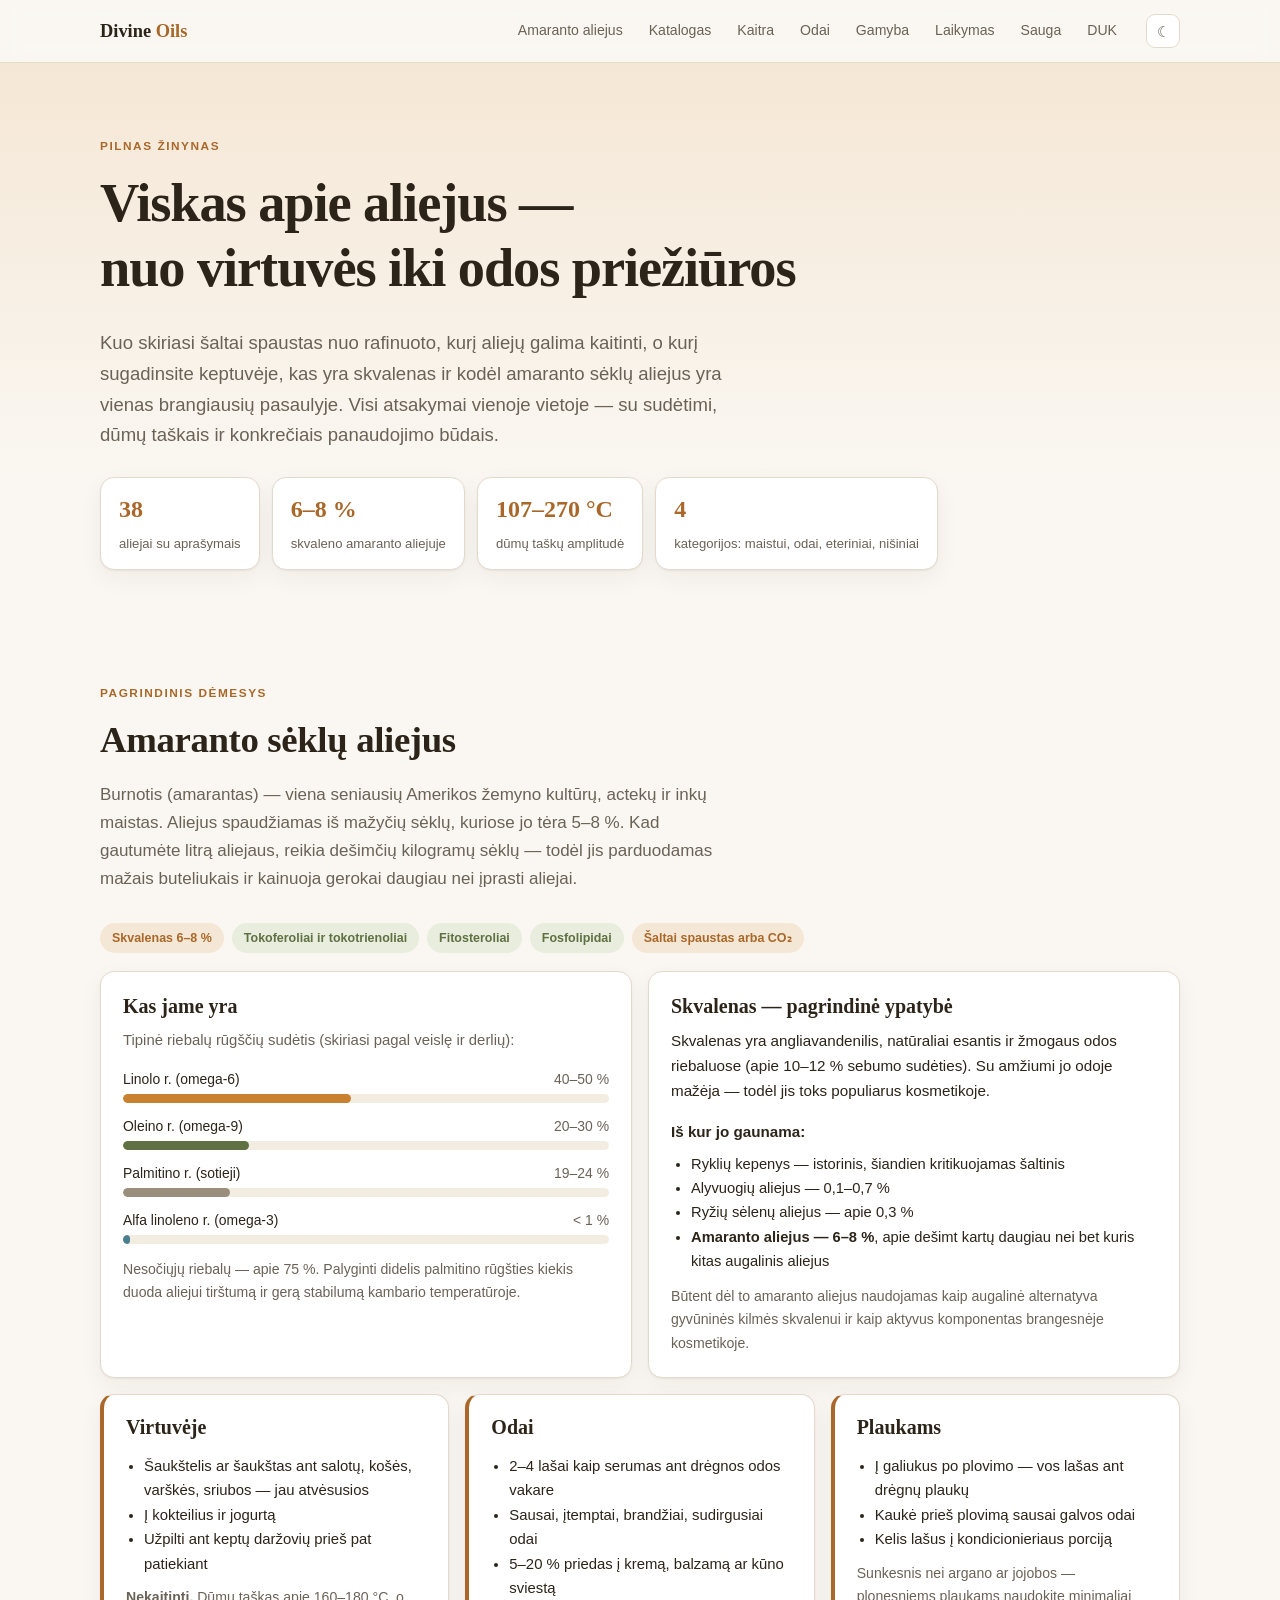
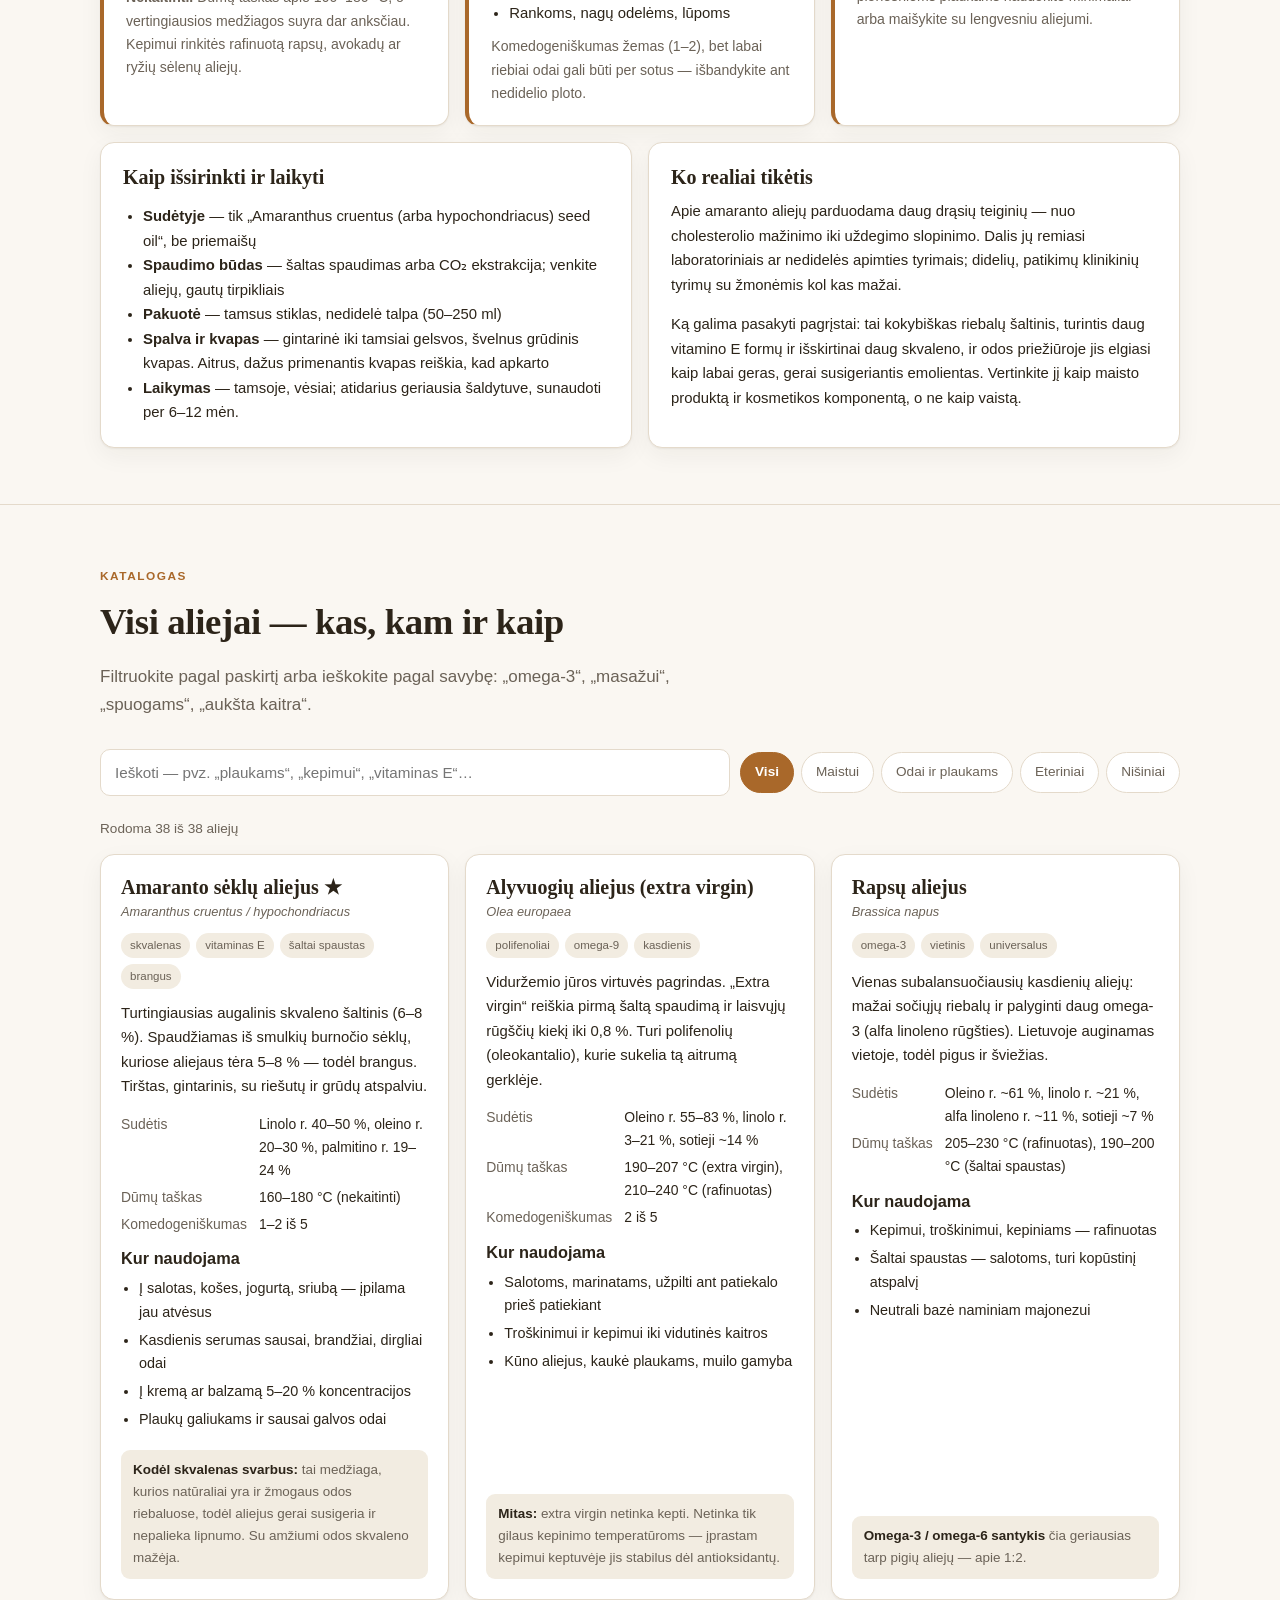
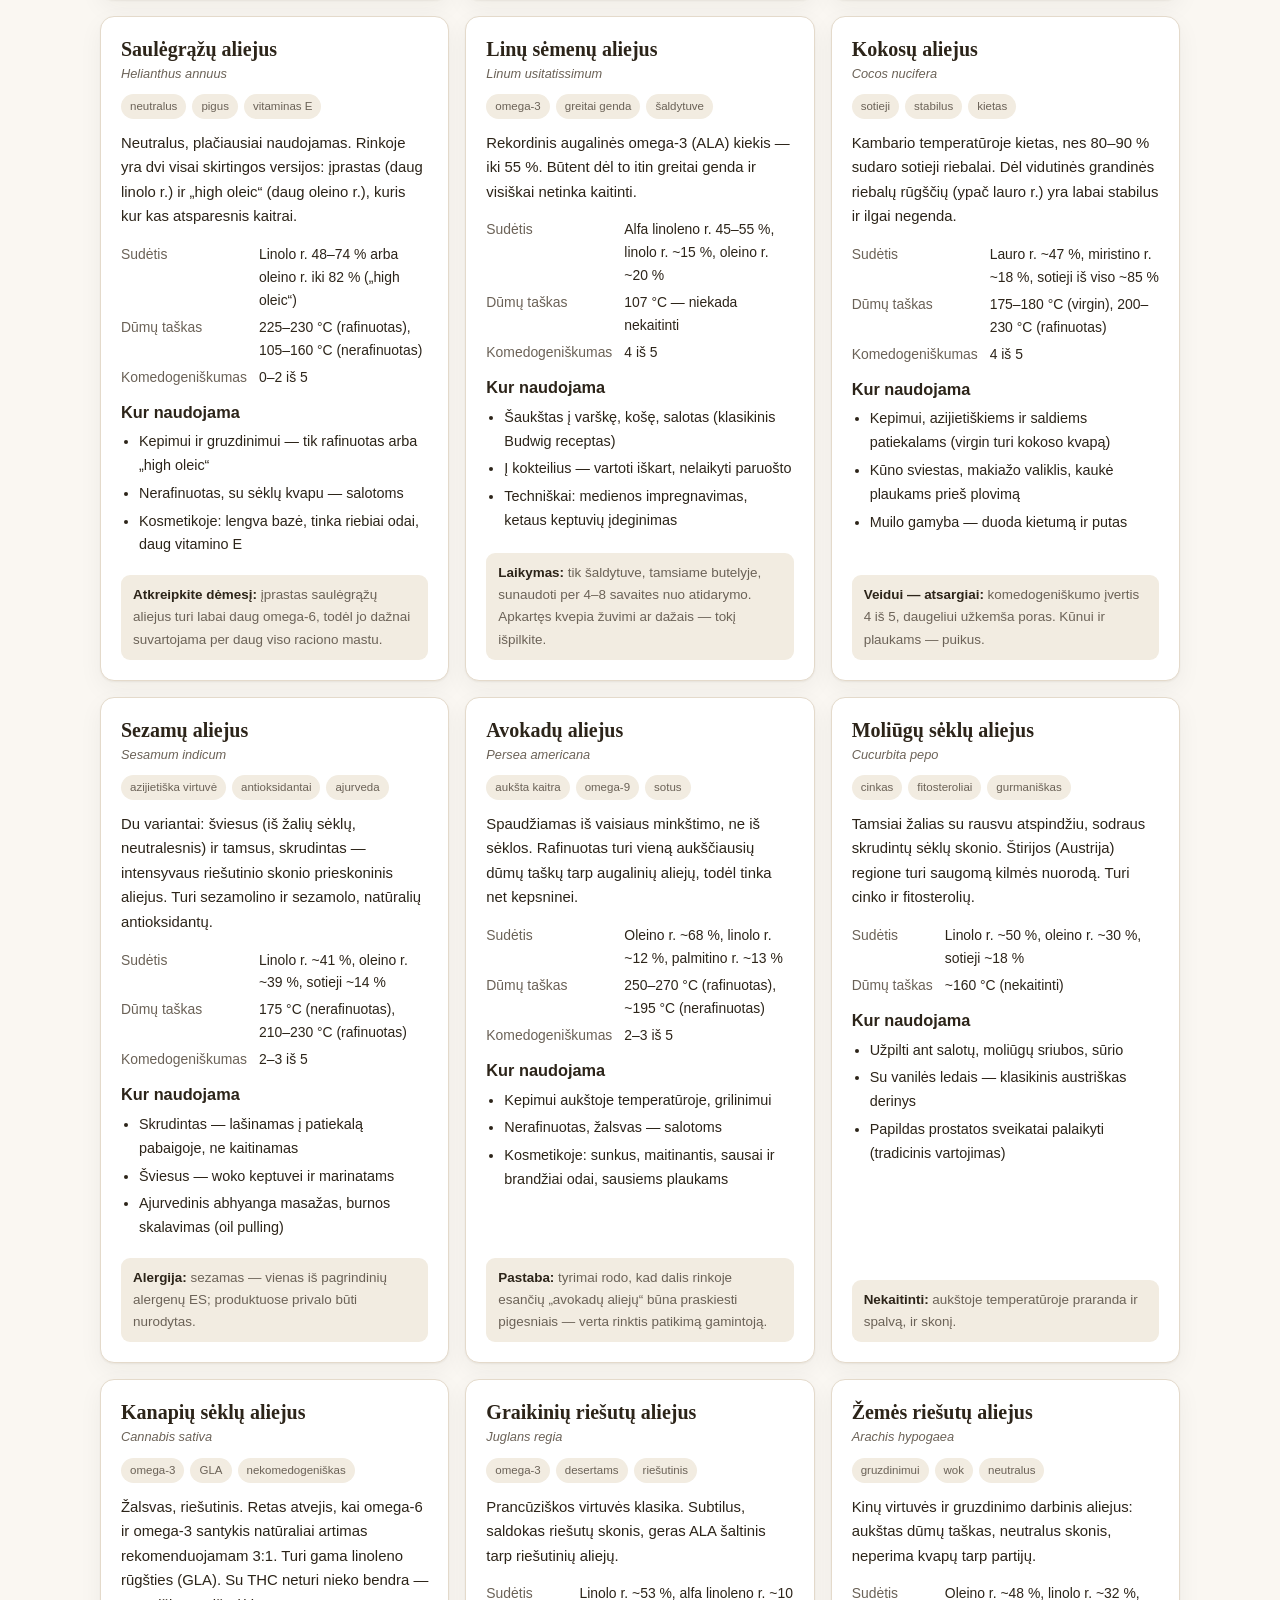
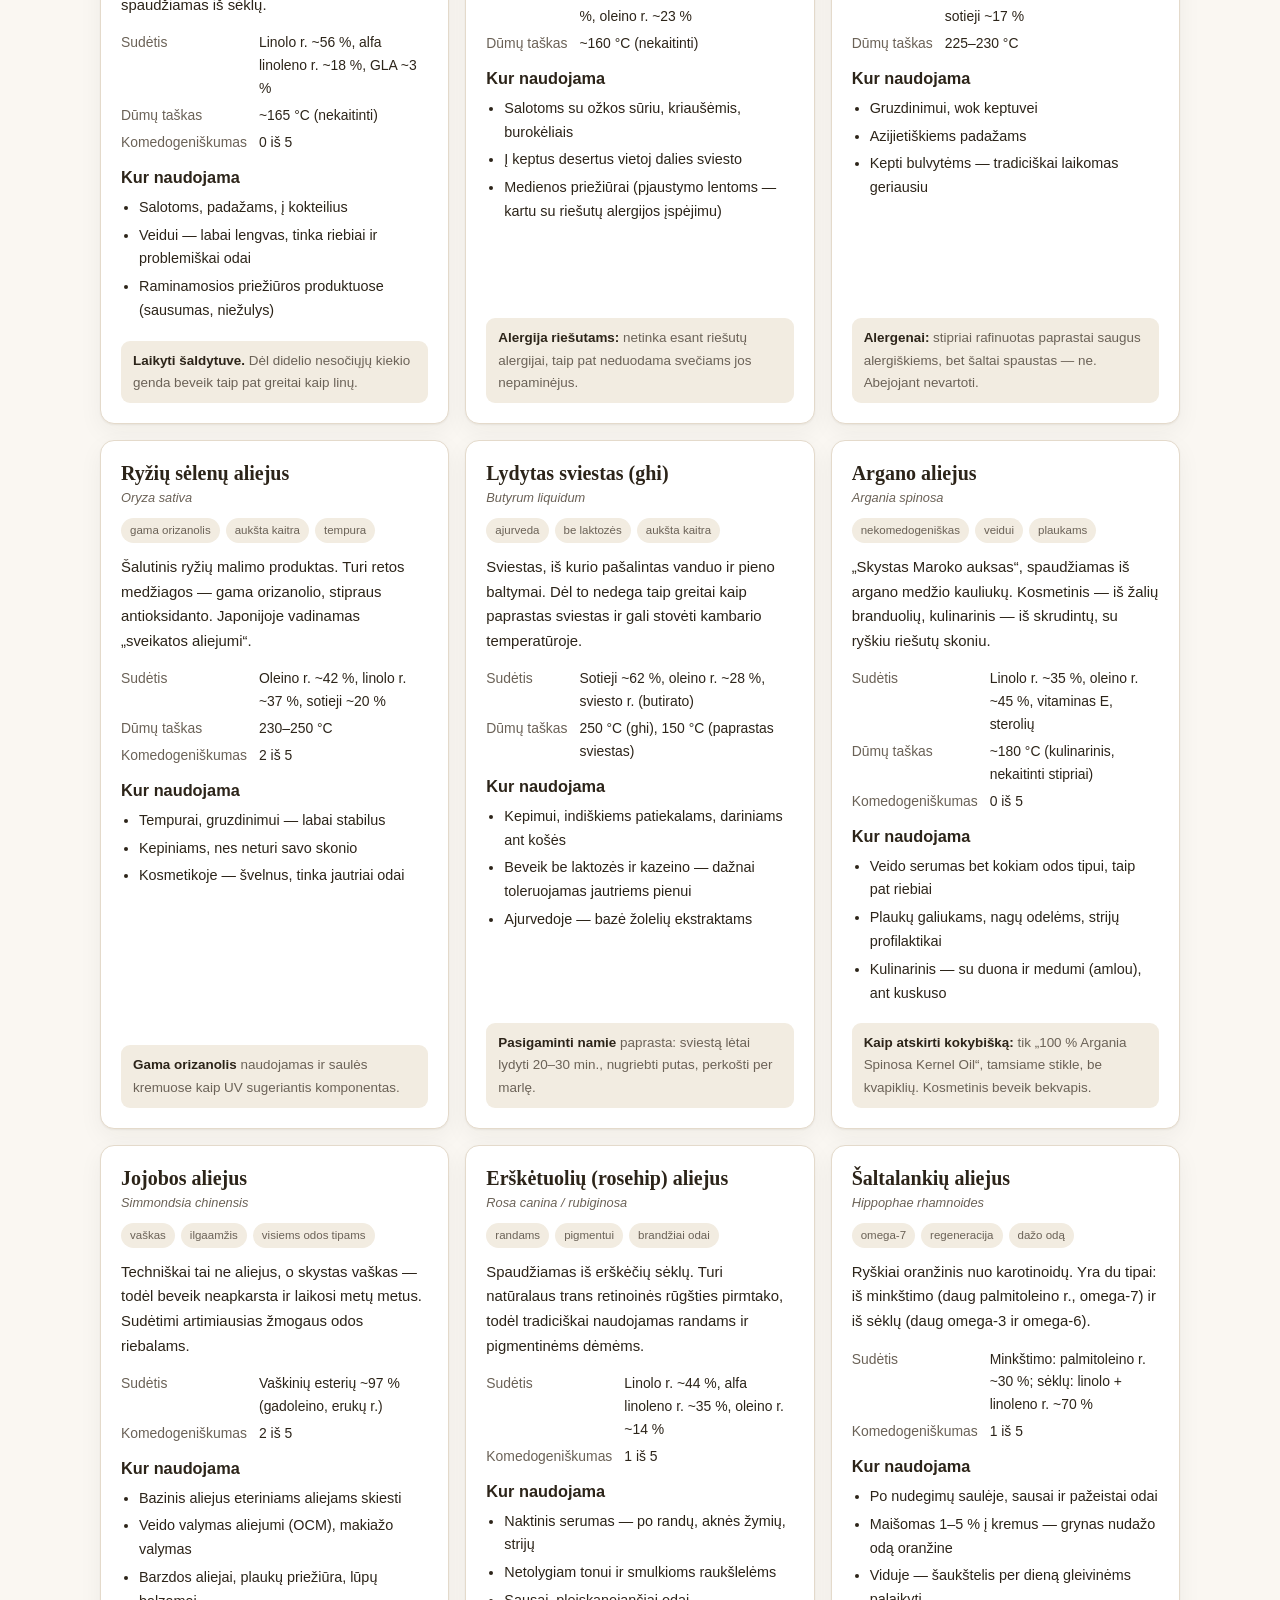
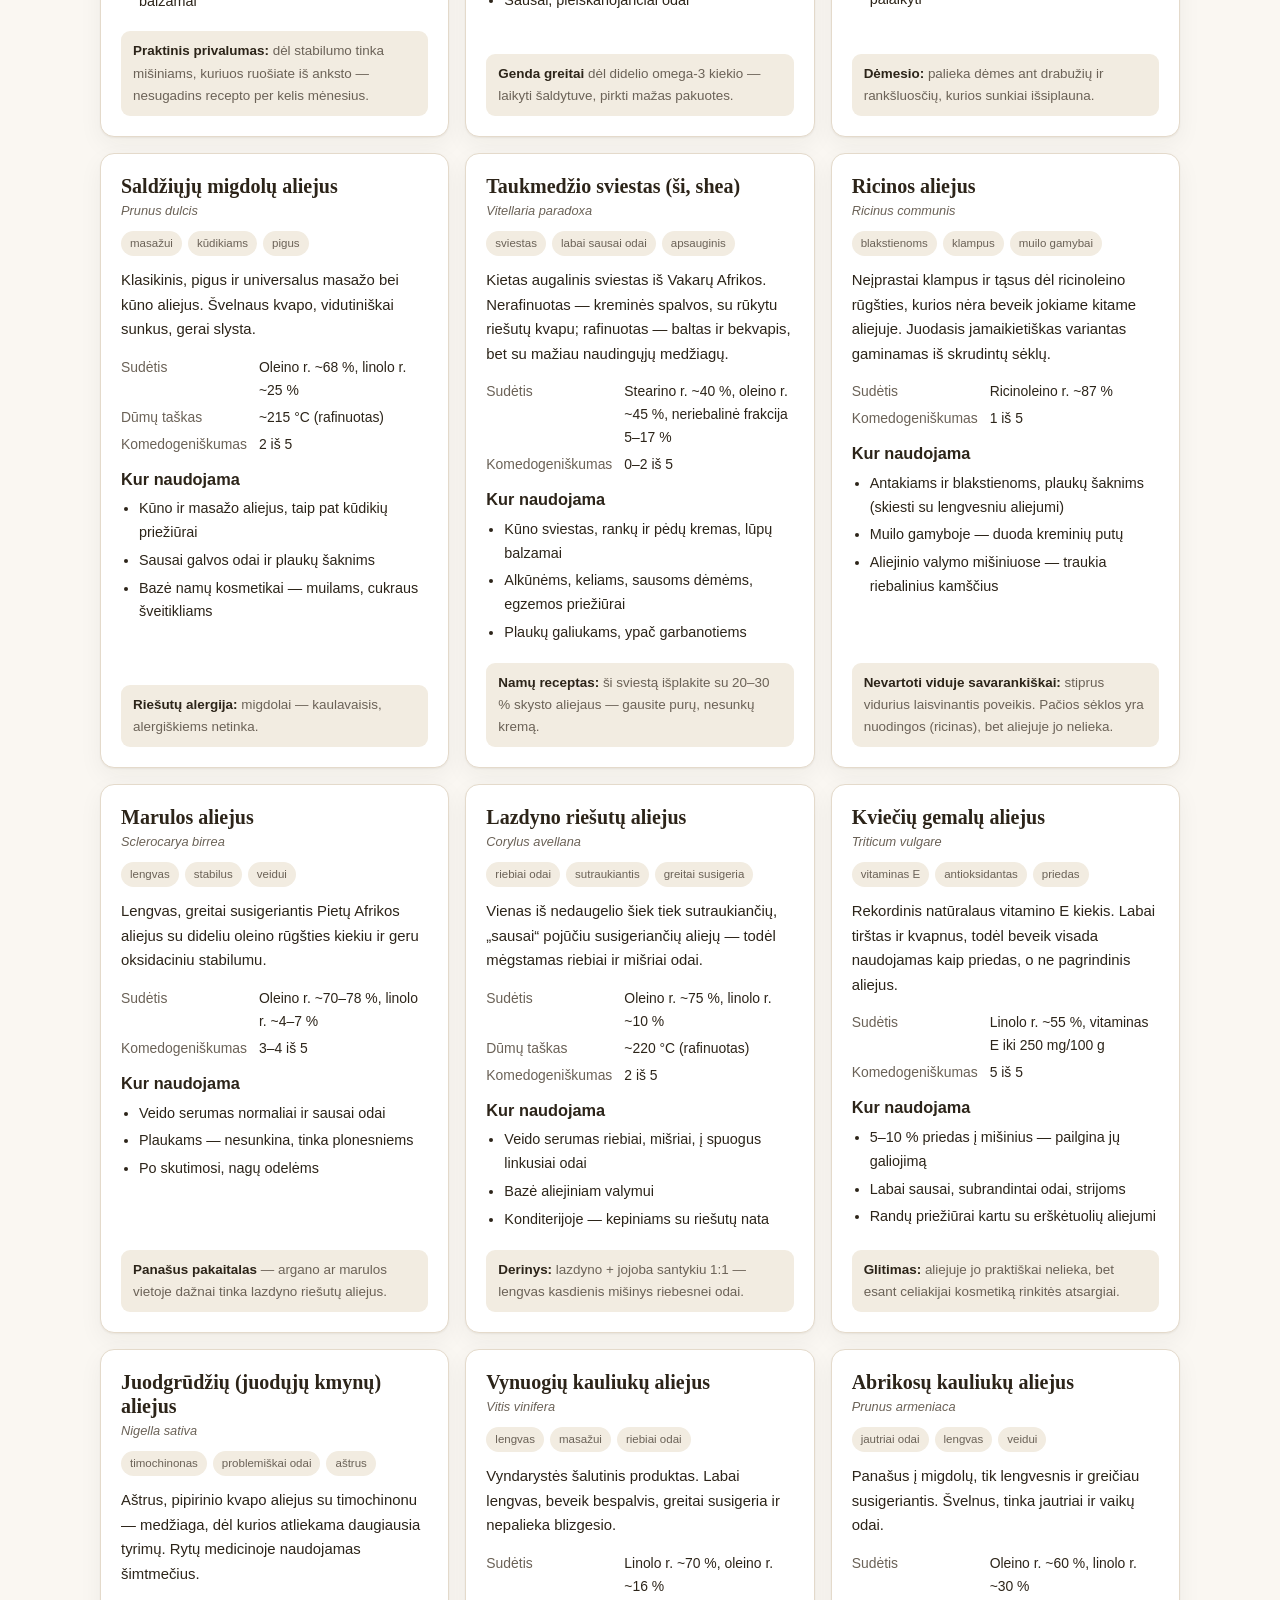
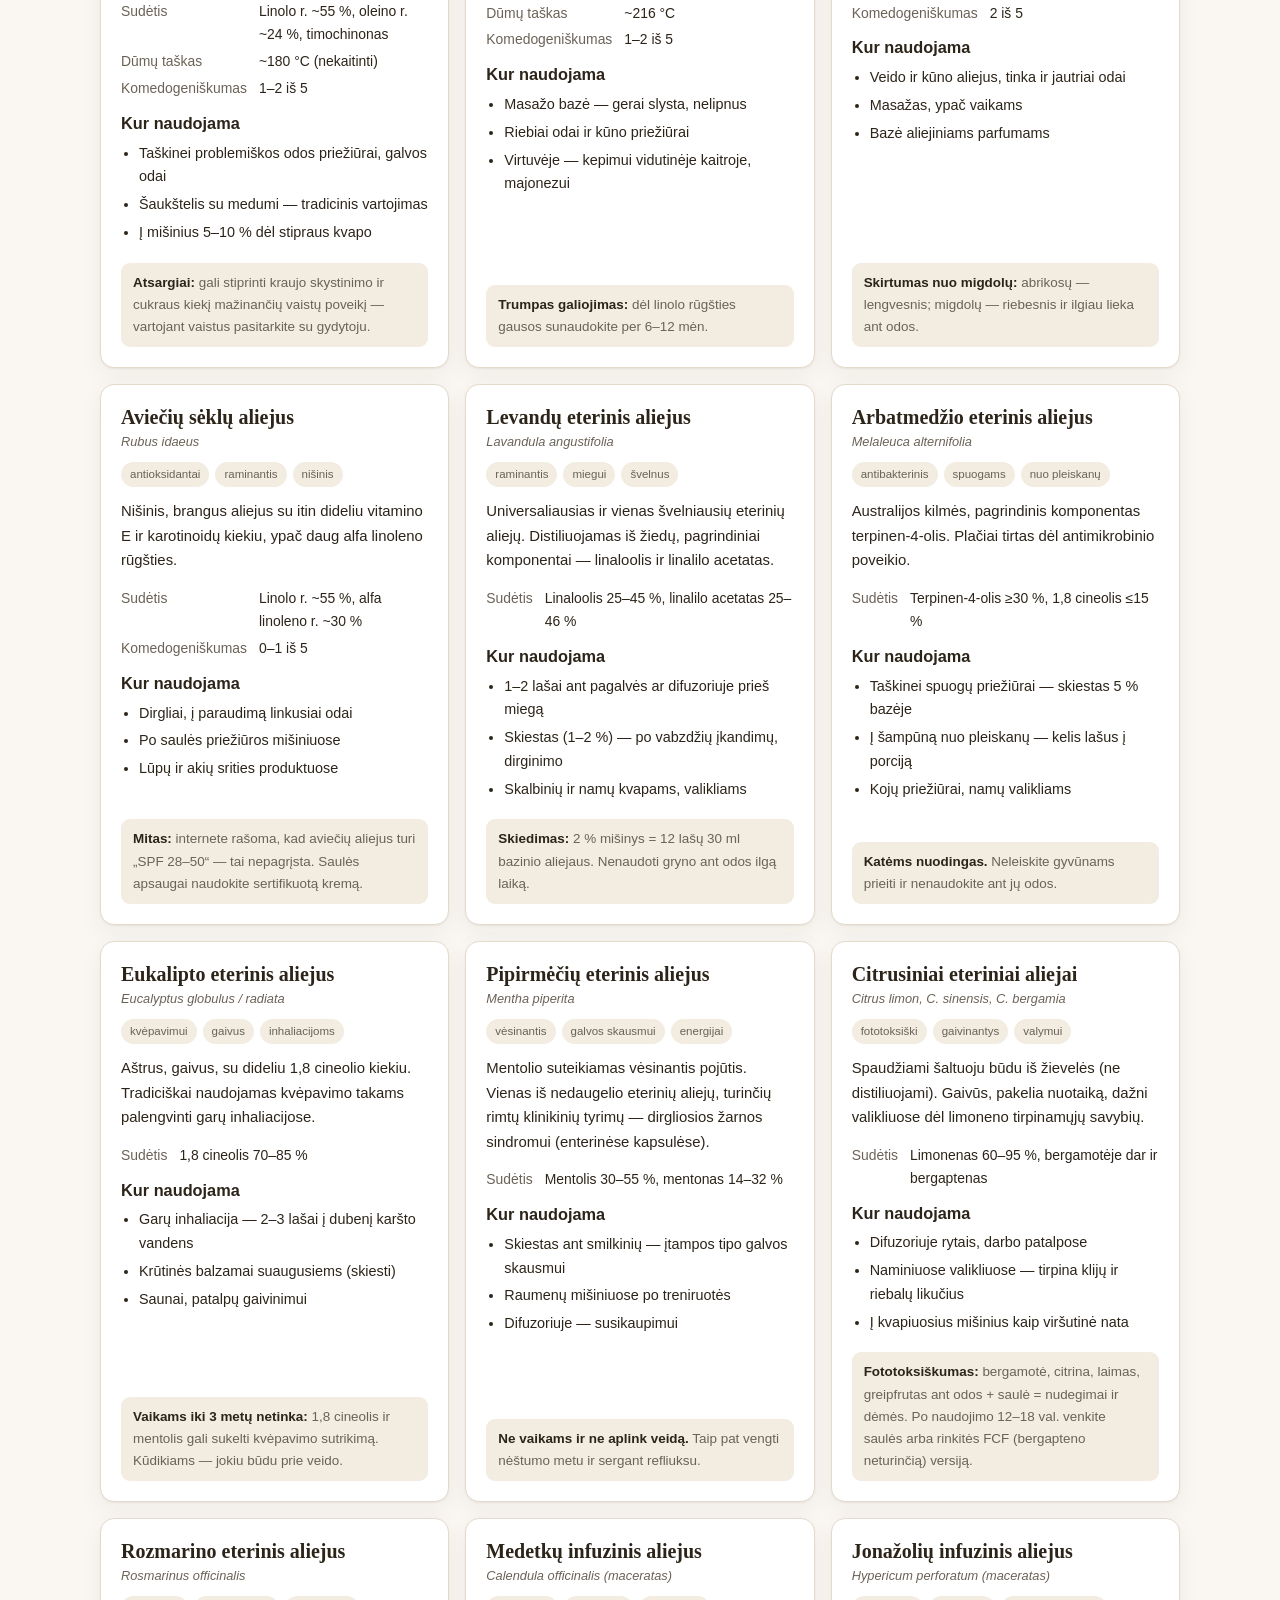
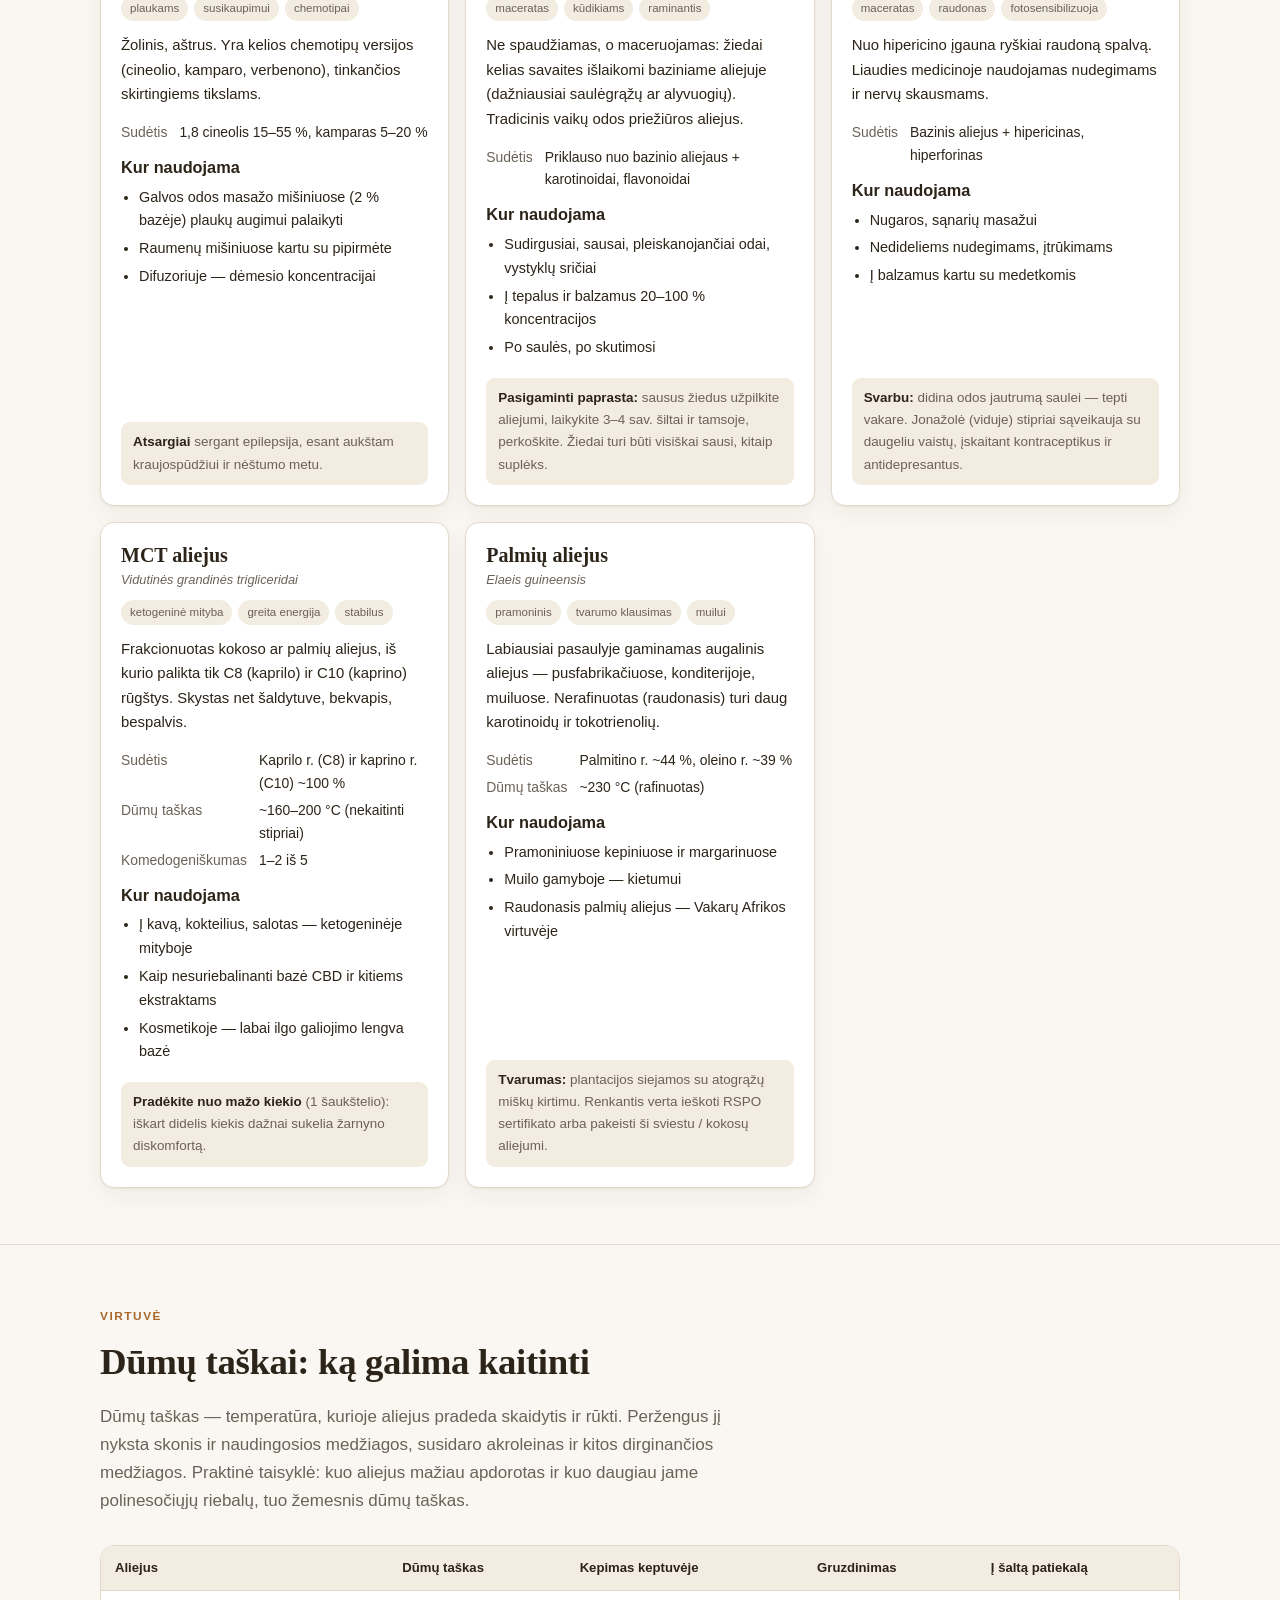
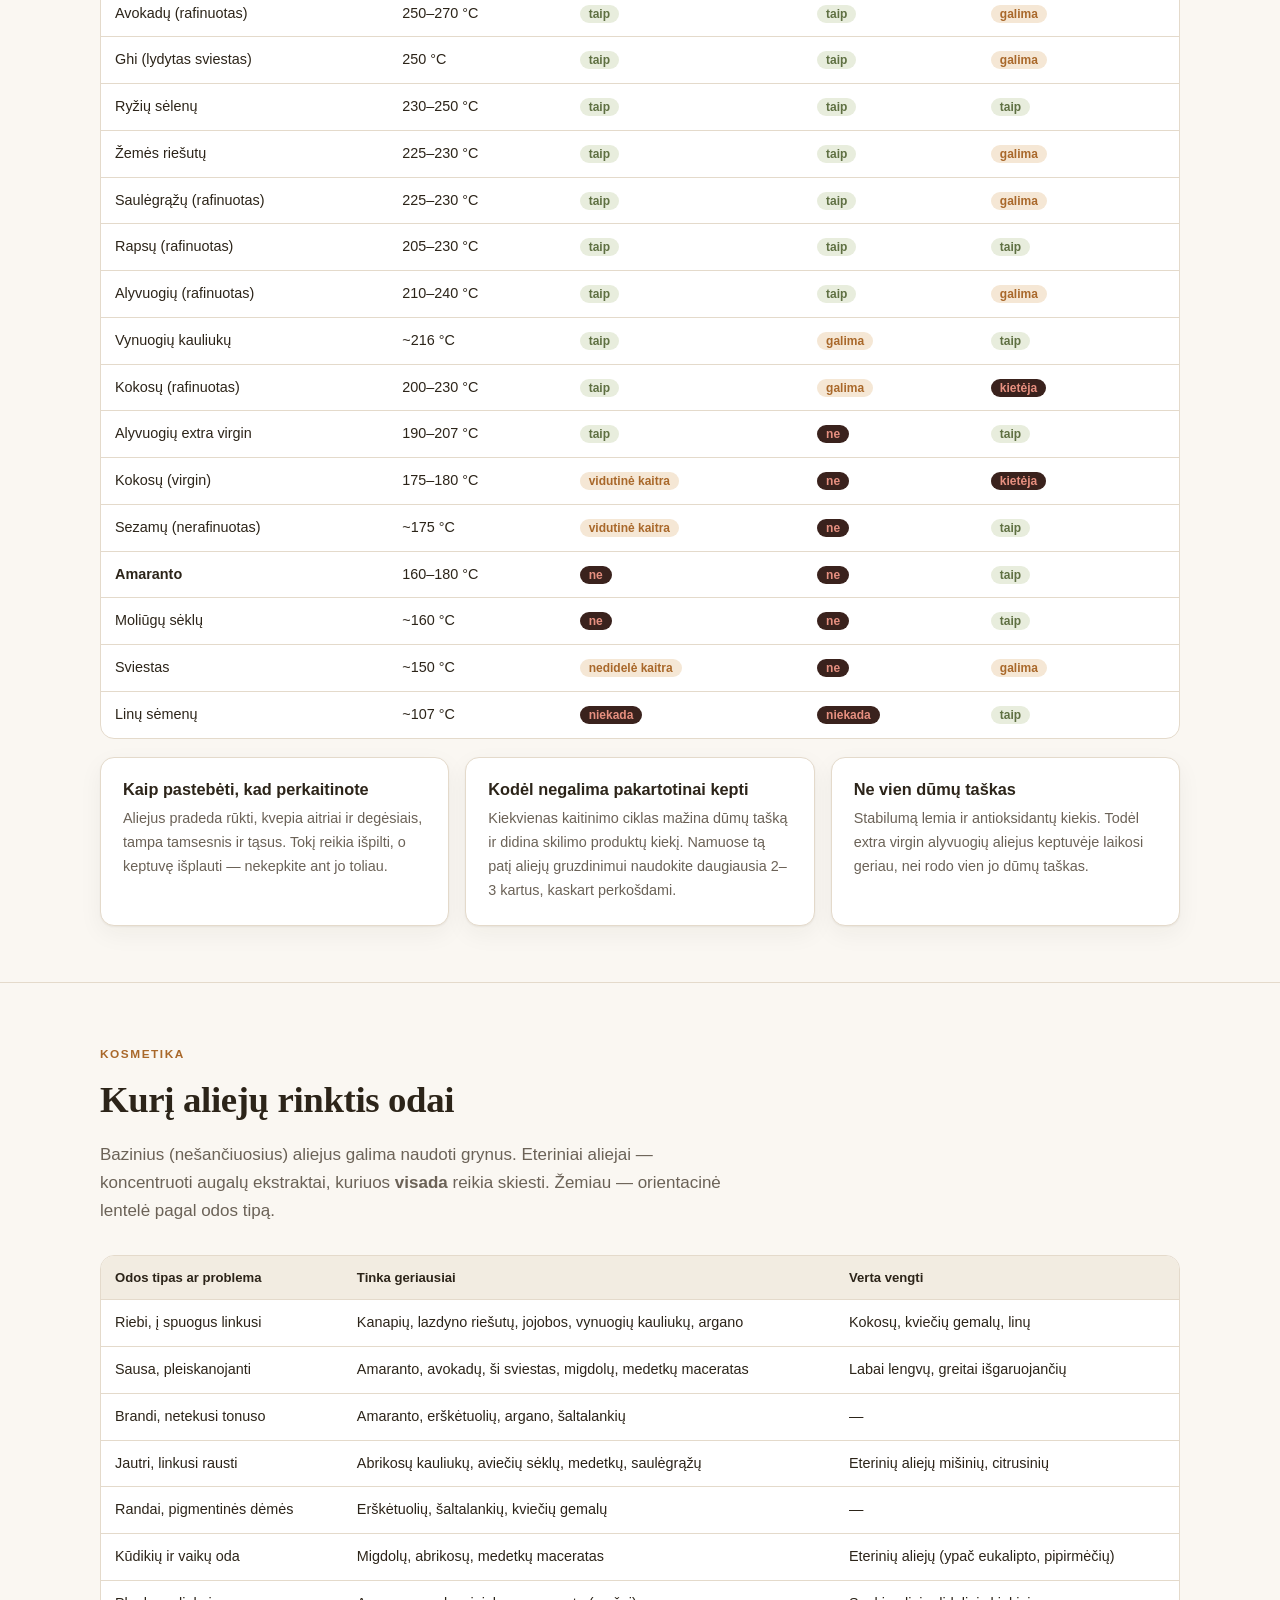
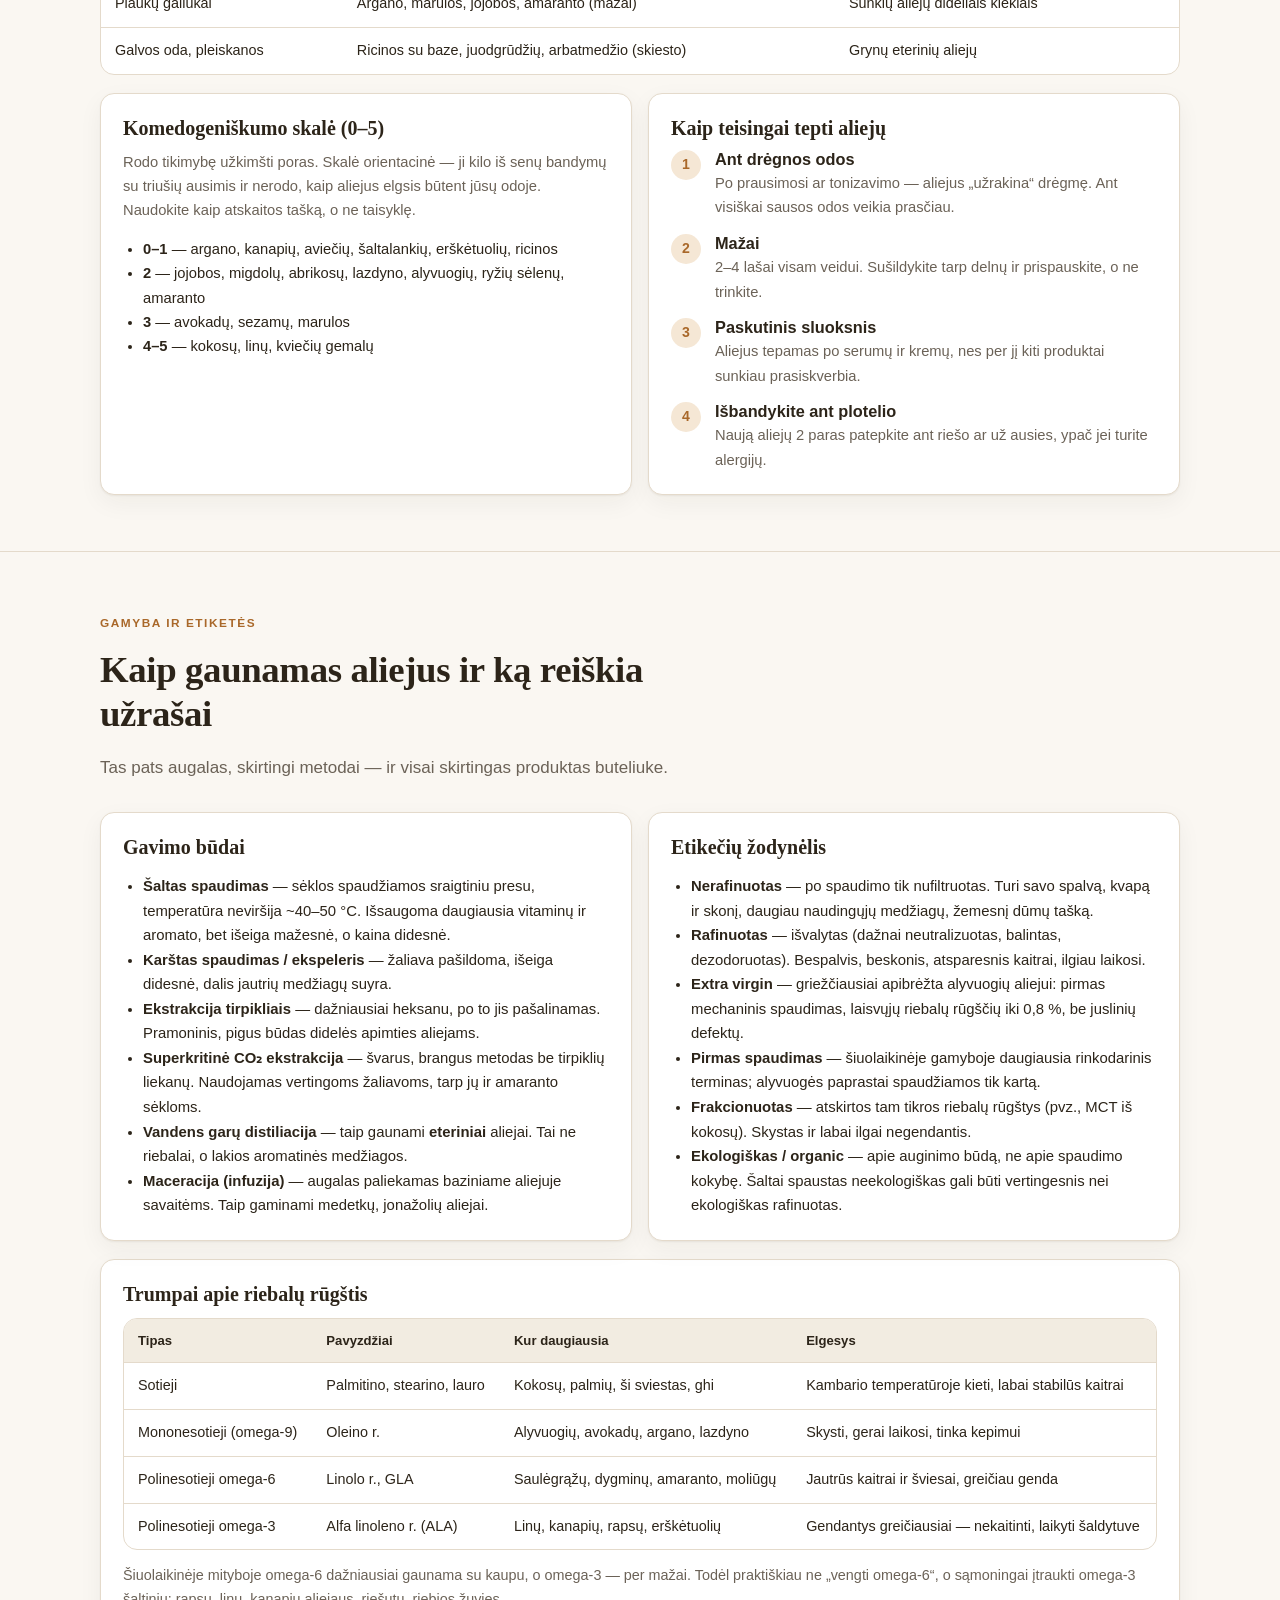
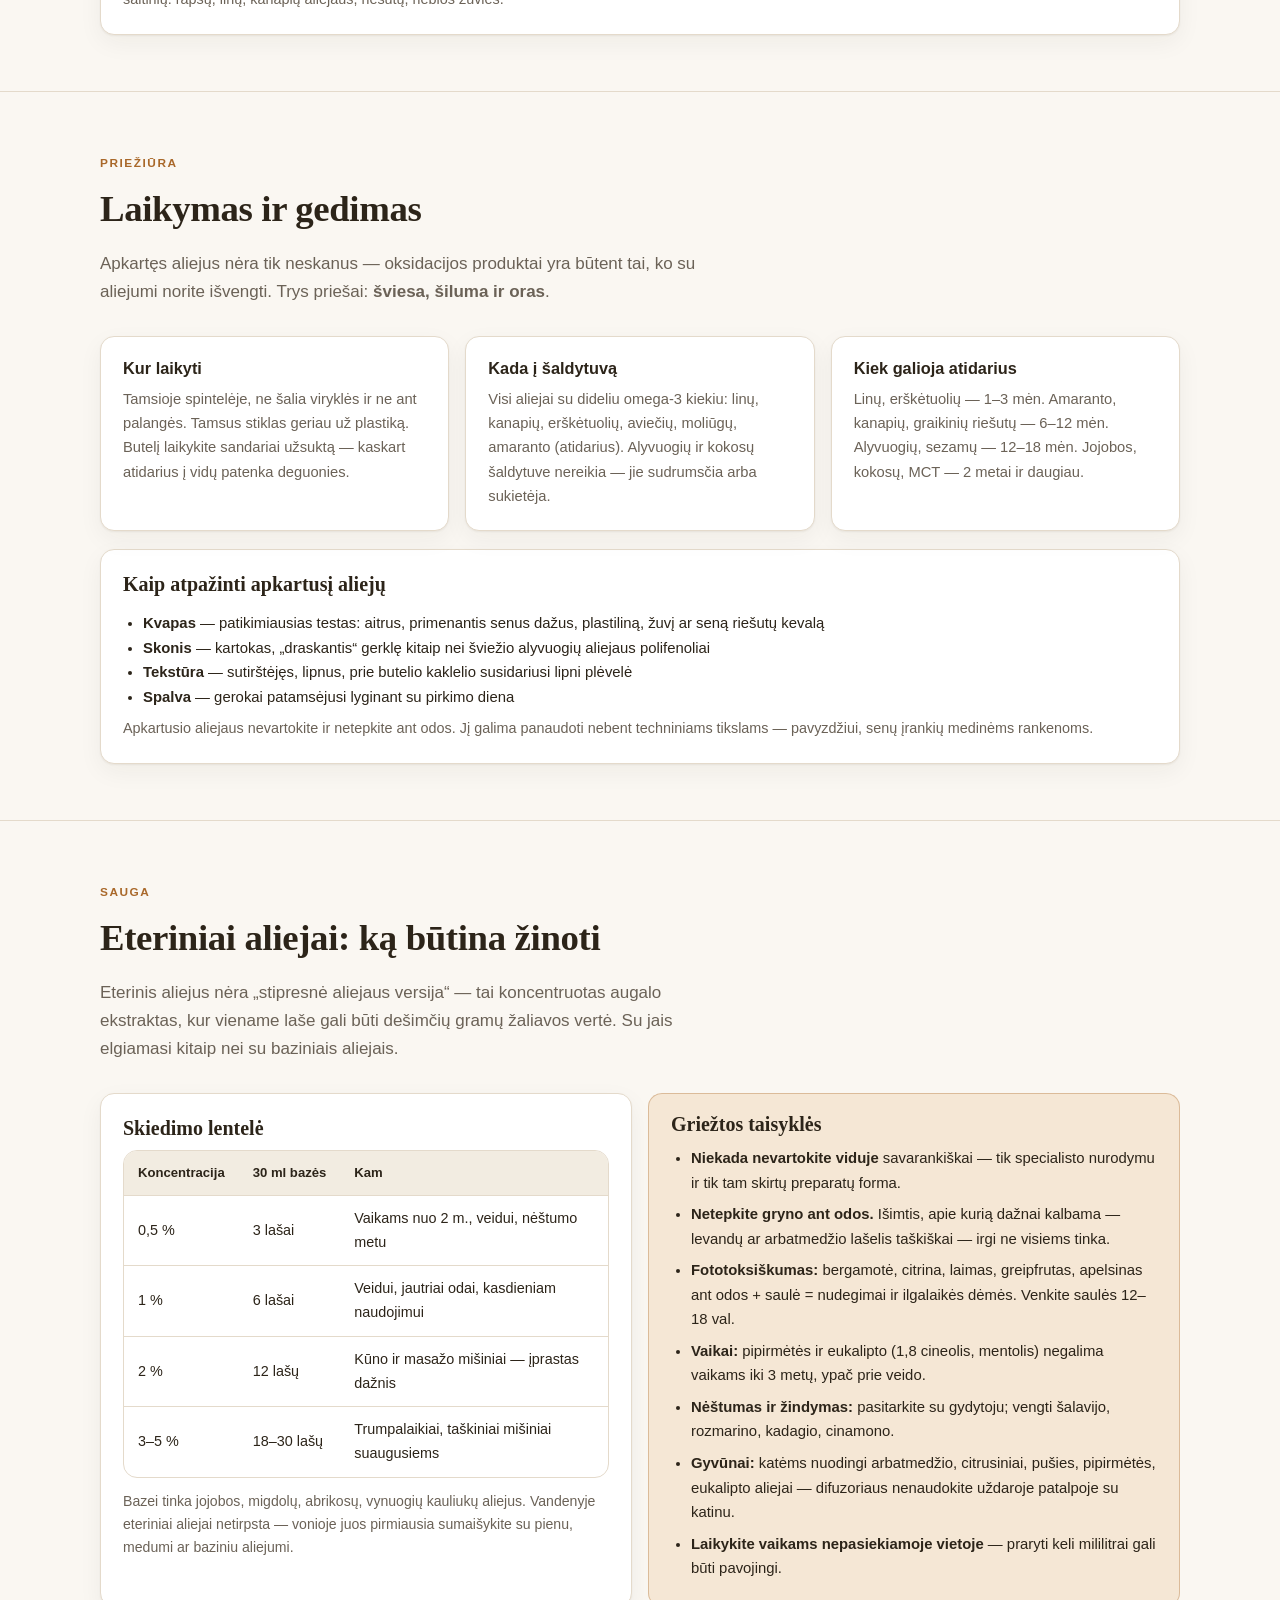
==== index.html @ 30e0e5cb "Sukurti aliejų žinyno puslapį Statinis vieno puslapio žinynas lietuvių kalba apie augalinius aliejus" ====
<!DOCTYPE html>
<html lang="lt">
<head>
<meta charset="utf-8">
<meta name="viewport" content="width=device-width, initial-scale=1">
<title>Aliejų žinynas — nuo amaranto sėklų iki eterinių aliejų | Divine Oils</title>
<meta name="description" content="Išsamus gidas apie augalinius aliejus: amaranto sėklų aliejus, kulinariniai, kosmetiniai ir eteriniai aliejai — sudėtis, dūmų taškai, kur ir kaip naudoti, kaip laikyti.">
<meta name="theme-color" content="#a9682a">
<meta property="og:title" content="Aliejų žinynas — nuo amaranto sėklų iki eterinių aliejų">
<meta property="og:description" content="38 aliejai vienoje vietoje: sudėtis, dūmų taškai, panaudojimas virtuvėje ir kosmetikoje, laikymas ir saugumas.">
<meta property="og:type" content="website">
<link rel="stylesheet" href="assets/css/styles.css">
<link rel="icon" href="data:image/svg+xml,<svg xmlns='http://www.w3.org/2000/svg' viewBox='0 0 100 100'><text y='.9em' font-size='90'>🫒</text></svg>">
</head>
<body>

<nav class="nav">
  <div class="wrap nav-inner">
    <a class="brand" href="#">Divine <span>Oils</span></a>
    <div class="nav-links">
      <a href="#amaranto">Amaranto aliejus</a>
      <a href="#katalogas">Katalogas</a>
      <a href="#kaitra">Kaitra</a>
      <a href="#odai">Odai</a>
      <a href="#gamyba">Gamyba</a>
      <a href="#laikymas">Laikymas</a>
      <a href="#sauga">Sauga</a>
      <a href="#duk">DUK</a>
    </div>
    <button class="theme-btn" id="theme-btn" type="button" aria-label="Perjungti temą">☾</button>
  </div>
</nav>

<header class="hero">
  <div class="wrap">
    <span class="eyebrow">Pilnas žinynas</span>
    <h1>Viskas apie aliejus —<br>nuo virtuvės iki odos priežiūros</h1>
    <p class="lead">
      Kuo skiriasi šaltai spaustas nuo rafinuoto, kurį aliejų galima kaitinti, o kurį sugadinsite
      keptuvėje, kas yra skvalenas ir kodėl amaranto sėklų aliejus yra vienas brangiausių pasaulyje.
      Visi atsakymai vienoje vietoje — su sudėtimi, dūmų taškais ir konkrečiais panaudojimo būdais.
    </p>
    <div class="hero-stats">
      <div class="stat"><b>38</b><span>aliejai su aprašymais</span></div>
      <div class="stat"><b>6–8 %</b><span>skvaleno amaranto aliejuje</span></div>
      <div class="stat"><b>107–270 °C</b><span>dūmų taškų amplitudė</span></div>
      <div class="stat"><b>4</b><span>kategorijos: maistui, odai, eteriniai, nišiniai</span></div>
    </div>
  </div>
</header>

<!-- ======================= AMARANTAS ======================= -->
<section id="amaranto">
  <div class="wrap">
    <div class="section-head">
      <span class="eyebrow">Pagrindinis dėmesys</span>
      <h2>Amaranto sėklų aliejus</h2>
      <p>
        Burnotis (amarantas) — viena seniausių Amerikos žemyno kultūrų, actekų ir inkų maistas.
        Aliejus spaudžiamas iš mažyčių sėklų, kuriose jo tėra 5–8 %. Kad gautumėte litrą aliejaus,
        reikia dešimčių kilogramų sėklų — todėl jis parduodamas mažais buteliukais ir kainuoja
        gerokai daugiau nei įprasti aliejai.
      </p>
    </div>

    <div class="badge-row">
      <span class="badge warm">Skvalenas 6–8 %</span>
      <span class="badge">Tokoferoliai ir tokotrienoliai</span>
      <span class="badge">Fitosteroliai</span>
      <span class="badge">Fosfolipidai</span>
      <span class="badge warm">Šaltai spaustas arba CO₂</span>
    </div>

    <div class="grid grid-2" style="margin-bottom:16px">
      <div class="card">
        <h3>Kas jame yra</h3>
        <p style="font-size:.93rem;color:var(--muted)">Tipinė riebalų rūgščių sudėtis (skiriasi pagal veislę ir derlių):</p>
        <div class="bars">
          <div class="bar-row">
            <div class="bar-label"><span>Linolo r. (omega-6)</span><span>40–50 %</span></div>
            <div class="bar-track"><div class="bar-fill o6" style="width:47%"></div></div>
          </div>
          <div class="bar-row">
            <div class="bar-label"><span>Oleino r. (omega-9)</span><span>20–30 %</span></div>
            <div class="bar-track"><div class="bar-fill o9" style="width:26%"></div></div>
          </div>
          <div class="bar-row">
            <div class="bar-label"><span>Palmitino r. (sotieji)</span><span>19–24 %</span></div>
            <div class="bar-track"><div class="bar-fill sat" style="width:22%"></div></div>
          </div>
          <div class="bar-row">
            <div class="bar-label"><span>Alfa linoleno r. (omega-3)</span><span>&lt; 1 %</span></div>
            <div class="bar-track"><div class="bar-fill o3" style="width:1.5%"></div></div>
          </div>
        </div>
        <p style="font-size:.88rem;margin:14px 0 0;color:var(--muted)">
          Nesočiųjų riebalų — apie 75 %. Palyginti didelis palmitino rūgšties kiekis
          duoda aliejui tirštumą ir gerą stabilumą kambario temperatūroje.
        </p>
      </div>

      <div class="card">
        <h3>Skvalenas — pagrindinė ypatybė</h3>
        <p style="font-size:.95rem">
          Skvalenas yra angliavandenilis, natūraliai esantis ir žmogaus odos riebaluose
          (apie 10–12 % sebumo sudėties). Su amžiumi jo odoje mažėja — todėl jis toks
          populiarus kosmetikoje.
        </p>
        <p style="font-size:.95rem;margin-bottom:8px"><b>Iš kur jo gaunama:</b></p>
        <ul style="font-size:.92rem;margin:0 0 12px;padding-left:20px">
          <li>Ryklių kepenys — istorinis, šiandien kritikuojamas šaltinis</li>
          <li>Alyvuogių aliejus — 0,1–0,7 %</li>
          <li>Ryžių sėlenų aliejus — apie 0,3 %</li>
          <li><b>Amaranto aliejus — 6–8 %</b>, apie dešimt kartų daugiau nei bet kuris kitas augalinis aliejus</li>
        </ul>
        <p style="font-size:.88rem;color:var(--muted);margin:0">
          Būtent dėl to amaranto aliejus naudojamas kaip augalinė alternatyva gyvūninės kilmės
          skvalenui ir kaip aktyvus komponentas brangesnėje kosmetikoje.
        </p>
      </div>
    </div>

    <div class="grid grid-3" style="margin-bottom:16px">
      <div class="hilite">
        <h3>Virtuvėje</h3>
        <ul style="font-size:.93rem;padding-left:18px;margin-bottom:10px">
          <li>Šaukštelis ar šaukštas ant salotų, košės, varškės, sriubos — jau atvėsusios</li>
          <li>Į kokteilius ir jogurtą</li>
          <li>Užpilti ant keptų daržovių prieš pat patiekiant</li>
        </ul>
        <p style="font-size:.88rem;color:var(--muted);margin:0">
          <b>Nekaitinti.</b> Dūmų taškas apie 160–180 °C, o vertingiausios medžiagos suyra
          dar anksčiau. Kepimui rinkitės rafinuotą rapsų, avokadų ar ryžių sėlenų aliejų.
        </p>
      </div>
      <div class="hilite">
        <h3>Odai</h3>
        <ul style="font-size:.93rem;padding-left:18px;margin-bottom:10px">
          <li>2–4 lašai kaip serumas ant drėgnos odos vakare</li>
          <li>Sausai, įtemptai, brandžiai, sudirgusiai odai</li>
          <li>5–20 % priedas į kremą, balzamą ar kūno sviestą</li>
          <li>Rankoms, nagų odelėms, lūpoms</li>
        </ul>
        <p style="font-size:.88rem;color:var(--muted);margin:0">
          Komedogeniškumas žemas (1–2), bet labai riebiai odai gali būti per sotus —
          išbandykite ant nedidelio ploto.
        </p>
      </div>
      <div class="hilite">
        <h3>Plaukams</h3>
        <ul style="font-size:.93rem;padding-left:18px;margin-bottom:10px">
          <li>Į galiukus po plovimo — vos lašas ant drėgnų plaukų</li>
          <li>Kaukė prieš plovimą sausai galvos odai</li>
          <li>Kelis lašus į kondicionieriaus porciją</li>
        </ul>
        <p style="font-size:.88rem;color:var(--muted);margin:0">
          Sunkesnis nei argano ar jojobos — plonesniems plaukams naudokite minimaliai
          arba maišykite su lengvesniu aliejumi.
        </p>
      </div>
    </div>

    <div class="grid grid-2">
      <div class="card">
        <h3>Kaip išsirinkti ir laikyti</h3>
        <ul style="font-size:.93rem;padding-left:20px;margin-bottom:0">
          <li><b>Sudėtyje</b> — tik „Amaranthus cruentus (arba hypochondriacus) seed oil“, be priemaišų</li>
          <li><b>Spaudimo būdas</b> — šaltas spaudimas arba CO₂ ekstrakcija; venkite aliejų, gautų tirpikliais</li>
          <li><b>Pakuotė</b> — tamsus stiklas, nedidelė talpa (50–250 ml)</li>
          <li><b>Spalva ir kvapas</b> — gintarinė iki tamsiai gelsvos, švelnus grūdinis kvapas. Aitrus, dažus primenantis kvapas reiškia, kad apkarto</li>
          <li><b>Laikymas</b> — tamsoje, vėsiai; atidarius geriausia šaldytuve, sunaudoti per 6–12 mėn.</li>
        </ul>
      </div>
      <div class="card">
        <h3>Ko realiai tikėtis</h3>
        <p style="font-size:.93rem">
          Apie amaranto aliejų parduodama daug drąsių teiginių — nuo cholesterolio mažinimo iki
          uždegimo slopinimo. Dalis jų remiasi laboratoriniais ar nedidelės apimties tyrimais;
          didelių, patikimų klinikinių tyrimų su žmonėmis kol kas mažai.
        </p>
        <p style="font-size:.93rem;margin-bottom:0">
          Ką galima pasakyti pagrįstai: tai kokybiškas riebalų šaltinis, turintis daug vitamino E
          formų ir išskirtinai daug skvaleno, ir odos priežiūroje jis elgiasi kaip labai geras,
          gerai susigeriantis emolientas. Vertinkite jį kaip maisto produktą ir kosmetikos
          komponentą, o ne kaip vaistą.
        </p>
      </div>
    </div>
  </div>
</section>

<!-- ======================= KATALOGAS ======================= -->
<section id="katalogas">
  <div class="wrap">
    <div class="section-head">
      <span class="eyebrow">Katalogas</span>
      <h2>Visi aliejai — kas, kam ir kaip</h2>
      <p>Filtruokite pagal paskirtį arba ieškokite pagal savybę: „omega-3“, „masažui“, „spuogams“, „aukšta kaitra“.</p>
    </div>

    <div class="toolbar">
      <input class="search" id="oil-search" type="search" placeholder="Ieškoti — pvz. „plaukams“, „kepimui“, „vitaminas E“…" aria-label="Ieškoti aliejaus">
      <div class="chips" role="group" aria-label="Filtruoti pagal kategoriją">
        <button class="chip" type="button" data-cat="visi" aria-pressed="true">Visi</button>
        <button class="chip" type="button" data-cat="kulinariniai" aria-pressed="false">Maistui</button>
        <button class="chip" type="button" data-cat="oda" aria-pressed="false">Odai ir plaukams</button>
        <button class="chip" type="button" data-cat="eteriniai" aria-pressed="false">Eteriniai</button>
        <button class="chip" type="button" data-cat="specifiniai" aria-pressed="false">Nišiniai</button>
      </div>
    </div>

    <p class="count" id="oil-count" aria-live="polite"></p>
    <div class="oil-grid" id="oil-grid"></div>
    <noscript>
      <p class="empty">Katalogui reikalingas JavaScript. Įjunkite jį naršyklėje, kad matytumėte visus 38 aliejus.</p>
    </noscript>
  </div>
</section>

<!-- ======================= KAITRA ======================= -->
<section id="kaitra">
  <div class="wrap">
    <div class="section-head">
      <span class="eyebrow">Virtuvė</span>
      <h2>Dūmų taškai: ką galima kaitinti</h2>
      <p>
        Dūmų taškas — temperatūra, kurioje aliejus pradeda skaidytis ir rūkti. Peržengus jį
        nyksta skonis ir naudingosios medžiagos, susidaro akroleinas ir kitos dirginančios
        medžiagos. Praktinė taisyklė: kuo aliejus mažiau apdorotas ir kuo daugiau jame
        polinesočiųjų riebalų, tuo žemesnis dūmų taškas.
      </p>
    </div>

    <div class="table-scroll">
      <table>
        <thead>
          <tr>
            <th>Aliejus</th>
            <th>Dūmų taškas</th>
            <th>Kepimas keptuvėje</th>
            <th>Gruzdinimas</th>
            <th>Į šaltą patiekalą</th>
          </tr>
        </thead>
        <tbody>
          <tr><td>Avokadų (rafinuotas)</td><td class="num">250–270 °C</td><td><span class="pill hi">taip</span></td><td><span class="pill hi">taip</span></td><td><span class="pill mid">galima</span></td></tr>
          <tr><td>Ghi (lydytas sviestas)</td><td class="num">250 °C</td><td><span class="pill hi">taip</span></td><td><span class="pill hi">taip</span></td><td><span class="pill mid">galima</span></td></tr>
          <tr><td>Ryžių sėlenų</td><td class="num">230–250 °C</td><td><span class="pill hi">taip</span></td><td><span class="pill hi">taip</span></td><td><span class="pill hi">taip</span></td></tr>
          <tr><td>Žemės riešutų</td><td class="num">225–230 °C</td><td><span class="pill hi">taip</span></td><td><span class="pill hi">taip</span></td><td><span class="pill mid">galima</span></td></tr>
          <tr><td>Saulėgrąžų (rafinuotas)</td><td class="num">225–230 °C</td><td><span class="pill hi">taip</span></td><td><span class="pill hi">taip</span></td><td><span class="pill mid">galima</span></td></tr>
          <tr><td>Rapsų (rafinuotas)</td><td class="num">205–230 °C</td><td><span class="pill hi">taip</span></td><td><span class="pill hi">taip</span></td><td><span class="pill hi">taip</span></td></tr>
          <tr><td>Alyvuogių (rafinuotas)</td><td class="num">210–240 °C</td><td><span class="pill hi">taip</span></td><td><span class="pill hi">taip</span></td><td><span class="pill mid">galima</span></td></tr>
          <tr><td>Vynuogių kauliukų</td><td class="num">~216 °C</td><td><span class="pill hi">taip</span></td><td><span class="pill mid">galima</span></td><td><span class="pill hi">taip</span></td></tr>
          <tr><td>Kokosų (rafinuotas)</td><td class="num">200–230 °C</td><td><span class="pill hi">taip</span></td><td><span class="pill mid">galima</span></td><td><span class="pill lo">kietėja</span></td></tr>
          <tr><td>Alyvuogių extra virgin</td><td class="num">190–207 °C</td><td><span class="pill hi">taip</span></td><td><span class="pill lo">ne</span></td><td><span class="pill hi">taip</span></td></tr>
          <tr><td>Kokosų (virgin)</td><td class="num">175–180 °C</td><td><span class="pill mid">vidutinė kaitra</span></td><td><span class="pill lo">ne</span></td><td><span class="pill lo">kietėja</span></td></tr>
          <tr><td>Sezamų (nerafinuotas)</td><td class="num">~175 °C</td><td><span class="pill mid">vidutinė kaitra</span></td><td><span class="pill lo">ne</span></td><td><span class="pill hi">taip</span></td></tr>
          <tr><td><b>Amaranto</b></td><td class="num">160–180 °C</td><td><span class="pill lo">ne</span></td><td><span class="pill lo">ne</span></td><td><span class="pill hi">taip</span></td></tr>
          <tr><td>Moliūgų sėklų</td><td class="num">~160 °C</td><td><span class="pill lo">ne</span></td><td><span class="pill lo">ne</span></td><td><span class="pill hi">taip</span></td></tr>
          <tr><td>Sviestas</td><td class="num">~150 °C</td><td><span class="pill mid">nedidelė kaitra</span></td><td><span class="pill lo">ne</span></td><td><span class="pill mid">galima</span></td></tr>
          <tr><td>Linų sėmenų</td><td class="num">~107 °C</td><td><span class="pill lo">niekada</span></td><td><span class="pill lo">niekada</span></td><td><span class="pill hi">taip</span></td></tr>
        </tbody>
      </table>
    </div>

    <div class="grid grid-3" style="margin-top:18px">
      <div class="card">
        <h4>Kaip pastebėti, kad perkaitinote</h4>
        <p style="font-size:.9rem;color:var(--muted);margin:0">Aliejus pradeda rūkti, kvepia aitriai ir degėsiais, tampa tamsesnis ir tąsus. Tokį reikia išpilti, o keptuvę išplauti — nekepkite ant jo toliau.</p>
      </div>
      <div class="card">
        <h4>Kodėl negalima pakartotinai kepti</h4>
        <p style="font-size:.9rem;color:var(--muted);margin:0">Kiekvienas kaitinimo ciklas mažina dūmų tašką ir didina skilimo produktų kiekį. Namuose tą patį aliejų gruzdinimui naudokite daugiausia 2–3 kartus, kaskart perkošdami.</p>
      </div>
      <div class="card">
        <h4>Ne vien dūmų taškas</h4>
        <p style="font-size:.9rem;color:var(--muted);margin:0">Stabilumą lemia ir antioksidantų kiekis. Todėl extra virgin alyvuogių aliejus keptuvėje laikosi geriau, nei rodo vien jo dūmų taškas.</p>
      </div>
    </div>
  </div>
</section>

<!-- ======================= ODAI ======================= -->
<section id="odai">
  <div class="wrap">
    <div class="section-head">
      <span class="eyebrow">Kosmetika</span>
      <h2>Kurį aliejų rinktis odai</h2>
      <p>
        Bazinius (nešančiuosius) aliejus galima naudoti grynus. Eteriniai aliejai — koncentruoti
        augalų ekstraktai, kuriuos <b>visada</b> reikia skiesti. Žemiau — orientacinė lentelė
        pagal odos tipą.
      </p>
    </div>

    <div class="table-scroll" style="margin-bottom:18px">
      <table>
        <thead>
          <tr><th>Odos tipas ar problema</th><th>Tinka geriausiai</th><th>Verta vengti</th></tr>
        </thead>
        <tbody>
          <tr><td>Riebi, į spuogus linkusi</td><td>Kanapių, lazdyno riešutų, jojobos, vynuogių kauliukų, argano</td><td>Kokosų, kviečių gemalų, linų</td></tr>
          <tr><td>Sausa, pleiskanojanti</td><td>Amaranto, avokadų, ši sviestas, migdolų, medetkų maceratas</td><td>Labai lengvų, greitai išgaruojančių</td></tr>
          <tr><td>Brandi, netekusi tonuso</td><td>Amaranto, erškėtuolių, argano, šaltalankių</td><td>—</td></tr>
          <tr><td>Jautri, linkusi rausti</td><td>Abrikosų kauliukų, aviečių sėklų, medetkų, saulėgrąžų</td><td>Eterinių aliejų mišinių, citrusinių</td></tr>
          <tr><td>Randai, pigmentinės dėmės</td><td>Erškėtuolių, šaltalankių, kviečių gemalų</td><td>—</td></tr>
          <tr><td>Kūdikių ir vaikų oda</td><td>Migdolų, abrikosų, medetkų maceratas</td><td>Eterinių aliejų (ypač eukalipto, pipirmėčių)</td></tr>
          <tr><td>Plaukų galiukai</td><td>Argano, marulos, jojobos, amaranto (mažai)</td><td>Sunkių aliejų dideliais kiekiais</td></tr>
          <tr><td>Galvos oda, pleiskanos</td><td>Ricinos su baze, juodgrūdžių, arbatmedžio (skiesto)</td><td>Grynų eterinių aliejų</td></tr>
        </tbody>
      </table>
    </div>

    <div class="grid grid-2">
      <div class="card">
        <h3>Komedogeniškumo skalė (0–5)</h3>
        <p style="font-size:.92rem;color:var(--muted)">
          Rodo tikimybę užkimšti poras. Skalė orientacinė — ji kilo iš senų bandymų su triušių
          ausimis ir nerodo, kaip aliejus elgsis būtent jūsų odoje. Naudokite kaip atskaitos tašką,
          o ne taisyklę.
        </p>
        <ul style="font-size:.92rem;padding-left:20px;margin-bottom:0">
          <li><b>0–1</b> — argano, kanapių, aviečių, šaltalankių, erškėtuolių, ricinos</li>
          <li><b>2</b> — jojobos, migdolų, abrikosų, lazdyno, alyvuogių, ryžių sėlenų, amaranto</li>
          <li><b>3</b> — avokadų, sezamų, marulos</li>
          <li><b>4–5</b> — kokosų, linų, kviečių gemalų</li>
        </ul>
      </div>
      <div class="card">
        <h3>Kaip teisingai tepti aliejų</h3>
        <div class="steps">
          <div class="step"><div><h4>Ant drėgnos odos</h4><p>Po prausimosi ar tonizavimo — aliejus „užrakina“ drėgmę. Ant visiškai sausos odos veikia prasčiau.</p></div></div>
          <div class="step"><div><h4>Mažai</h4><p>2–4 lašai visam veidui. Sušildykite tarp delnų ir prispauskite, o ne trinkite.</p></div></div>
          <div class="step"><div><h4>Paskutinis sluoksnis</h4><p>Aliejus tepamas po serumų ir kremų, nes per jį kiti produktai sunkiau prasiskverbia.</p></div></div>
          <div class="step"><div><h4>Išbandykite ant plotelio</h4><p>Naują aliejų 2 paras patepkite ant riešo ar už ausies, ypač jei turite alergijų.</p></div></div>
        </div>
      </div>
    </div>
  </div>
</section>

<!-- ======================= GAMYBA ======================= -->
<section id="gamyba">
  <div class="wrap">
    <div class="section-head">
      <span class="eyebrow">Gamyba ir etiketės</span>
      <h2>Kaip gaunamas aliejus ir ką reiškia užrašai</h2>
      <p>Tas pats augalas, skirtingi metodai — ir visai skirtingas produktas buteliuke.</p>
    </div>

    <div class="grid grid-2" style="margin-bottom:18px">
      <div class="card">
        <h3>Gavimo būdai</h3>
        <ul style="font-size:.93rem;padding-left:20px;margin-bottom:0">
          <li><b>Šaltas spaudimas</b> — sėklos spaudžiamos sraigtiniu presu, temperatūra neviršija ~40–50 °C. Išsaugoma daugiausia vitaminų ir aromato, bet išeiga mažesnė, o kaina didesnė.</li>
          <li><b>Karštas spaudimas / ekspeleris</b> — žaliava pašildoma, išeiga didesnė, dalis jautrių medžiagų suyra.</li>
          <li><b>Ekstrakcija tirpikliais</b> — dažniausiai heksanu, po to jis pašalinamas. Pramoninis, pigus būdas didelės apimties aliejams.</li>
          <li><b>Superkritinė CO₂ ekstrakcija</b> — švarus, brangus metodas be tirpiklių liekanų. Naudojamas vertingoms žaliavoms, tarp jų ir amaranto sėkloms.</li>
          <li><b>Vandens garų distiliacija</b> — taip gaunami <b>eteriniai</b> aliejai. Tai ne riebalai, o lakios aromatinės medžiagos.</li>
          <li><b>Maceracija (infuzija)</b> — augalas paliekamas baziniame aliejuje savaitėms. Taip gaminami medetkų, jonažolių aliejai.</li>
        </ul>
      </div>
      <div class="card">
        <h3>Etikečių žodynėlis</h3>
        <ul style="font-size:.93rem;padding-left:20px;margin-bottom:0">
          <li><b>Nerafinuotas</b> — po spaudimo tik nufiltruotas. Turi savo spalvą, kvapą ir skonį, daugiau naudingųjų medžiagų, žemesnį dūmų tašką.</li>
          <li><b>Rafinuotas</b> — išvalytas (dažnai neutralizuotas, balintas, dezodoruotas). Bespalvis, beskonis, atsparesnis kaitrai, ilgiau laikosi.</li>
          <li><b>Extra virgin</b> — griežčiausiai apibrėžta alyvuogių aliejui: pirmas mechaninis spaudimas, laisvųjų riebalų rūgščių iki 0,8 %, be juslinių defektų.</li>
          <li><b>Pirmas spaudimas</b> — šiuolaikinėje gamyboje daugiausia rinkodarinis terminas; alyvuogės paprastai spaudžiamos tik kartą.</li>
          <li><b>Frakcionuotas</b> — atskirtos tam tikros riebalų rūgštys (pvz., MCT iš kokosų). Skystas ir labai ilgai negendantis.</li>
          <li><b>Ekologiškas / organic</b> — apie auginimo būdą, ne apie spaudimo kokybę. Šaltai spaustas neekologiškas gali būti vertingesnis nei ekologiškas rafinuotas.</li>
        </ul>
      </div>
    </div>

    <div class="card">
      <h3>Trumpai apie riebalų rūgštis</h3>
      <div class="table-scroll" style="margin-top:12px">
        <table>
          <thead><tr><th>Tipas</th><th>Pavyzdžiai</th><th>Kur daugiausia</th><th>Elgesys</th></tr></thead>
          <tbody>
            <tr><td>Sotieji</td><td>Palmitino, stearino, lauro</td><td>Kokosų, palmių, ši sviestas, ghi</td><td>Kambario temperatūroje kieti, labai stabilūs kaitrai</td></tr>
            <tr><td>Mononesotieji (omega-9)</td><td>Oleino r.</td><td>Alyvuogių, avokadų, argano, lazdyno</td><td>Skysti, gerai laikosi, tinka kepimui</td></tr>
            <tr><td>Polinesotieji omega-6</td><td>Linolo r., GLA</td><td>Saulėgrąžų, dygminų, amaranto, moliūgų</td><td>Jautrūs kaitrai ir šviesai, greičiau genda</td></tr>
            <tr><td>Polinesotieji omega-3</td><td>Alfa linoleno r. (ALA)</td><td>Linų, kanapių, rapsų, erškėtuolių</td><td>Gendantys greičiausiai — nekaitinti, laikyti šaldytuve</td></tr>
          </tbody>
        </table>
      </div>
      <p style="font-size:.9rem;color:var(--muted);margin:14px 0 0">
        Šiuolaikinėje mityboje omega-6 dažniausiai gaunama su kaupu, o omega-3 — per mažai.
        Todėl praktiškiau ne „vengti omega-6“, o sąmoningai įtraukti omega-3 šaltinių:
        rapsų, linų, kanapių aliejaus, riešutų, riebios žuvies.
      </p>
    </div>
  </div>
</section>

<!-- ======================= LAIKYMAS ======================= -->
<section id="laikymas">
  <div class="wrap">
    <div class="section-head">
      <span class="eyebrow">Priežiūra</span>
      <h2>Laikymas ir gedimas</h2>
      <p>Apkartęs aliejus nėra tik neskanus — oksidacijos produktai yra būtent tai, ko su aliejumi norite išvengti. Trys priešai: <b>šviesa, šiluma ir oras</b>.</p>
    </div>

    <div class="grid grid-3" style="margin-bottom:18px">
      <div class="card">
        <h4>Kur laikyti</h4>
        <p style="font-size:.92rem;color:var(--muted);margin:0">Tamsioje spintelėje, ne šalia viryklės ir ne ant palangės. Tamsus stiklas geriau už plastiką. Butelį laikykite sandariai užsuktą — kaskart atidarius į vidų patenka deguonies.</p>
      </div>
      <div class="card">
        <h4>Kada į šaldytuvą</h4>
        <p style="font-size:.92rem;color:var(--muted);margin:0">Visi aliejai su dideliu omega-3 kiekiu: linų, kanapių, erškėtuolių, aviečių, moliūgų, amaranto (atidarius). Alyvuogių ir kokosų šaldytuve nereikia — jie sudrumsčia arba sukietėja.</p>
      </div>
      <div class="card">
        <h4>Kiek galioja atidarius</h4>
        <p style="font-size:.92rem;color:var(--muted);margin:0">Linų, erškėtuolių — 1–3 mėn. Amaranto, kanapių, graikinių riešutų — 6–12 mėn. Alyvuogių, sezamų — 12–18 mėn. Jojobos, kokosų, MCT — 2 metai ir daugiau.</p>
      </div>
    </div>

    <div class="card">
      <h3>Kaip atpažinti apkartusį aliejų</h3>
      <ul style="font-size:.93rem;padding-left:20px;margin-bottom:8px">
        <li><b>Kvapas</b> — patikimiausias testas: aitrus, primenantis senus dažus, plastiliną, žuvį ar seną riešutų kevalą</li>
        <li><b>Skonis</b> — kartokas, „draskantis“ gerklę kitaip nei šviežio alyvuogių aliejaus polifenoliai</li>
        <li><b>Tekstūra</b> — sutirštėjęs, lipnus, prie butelio kaklelio susidariusi lipni plėvelė</li>
        <li><b>Spalva</b> — gerokai patamsėjusi lyginant su pirkimo diena</li>
      </ul>
      <p style="font-size:.9rem;color:var(--muted);margin:0">
        Apkartusio aliejaus nevartokite ir netepkite ant odos. Jį galima panaudoti nebent
        techniniams tikslams — pavyzdžiui, senų įrankių medinėms rankenoms.
      </p>
    </div>
  </div>
</section>

<!-- ======================= SAUGA ======================= -->
<section id="sauga">
  <div class="wrap">
    <div class="section-head">
      <span class="eyebrow">Sauga</span>
      <h2>Eteriniai aliejai: ką būtina žinoti</h2>
      <p>
        Eterinis aliejus nėra „stipresnė aliejaus versija“ — tai koncentruotas augalo ekstraktas,
        kur viename laše gali būti dešimčių gramų žaliavos vertė. Su jais elgiamasi kitaip nei su
        baziniais aliejais.
      </p>
    </div>

    <div class="grid grid-2" style="margin-bottom:18px">
      <div class="card">
        <h3>Skiedimo lentelė</h3>
        <div class="table-scroll" style="margin-top:10px">
          <table style="min-width:420px">
            <thead><tr><th>Koncentracija</th><th>30 ml bazės</th><th>Kam</th></tr></thead>
            <tbody>
              <tr><td>0,5 %</td><td class="num">3 lašai</td><td>Vaikams nuo 2 m., veidui, nėštumo metu</td></tr>
              <tr><td>1 %</td><td class="num">6 lašai</td><td>Veidui, jautriai odai, kasdieniam naudojimui</td></tr>
              <tr><td>2 %</td><td class="num">12 lašų</td><td>Kūno ir masažo mišiniai — įprastas dažnis</td></tr>
              <tr><td>3–5 %</td><td class="num">18–30 lašų</td><td>Trumpalaikiai, taškiniai mišiniai suaugusiems</td></tr>
            </tbody>
          </table>
        </div>
        <p style="font-size:.88rem;color:var(--muted);margin:12px 0 0">
          Bazei tinka jojobos, migdolų, abrikosų, vynuogių kauliukų aliejus. Vandenyje eteriniai
          aliejai netirpsta — vonioje juos pirmiausia sumaišykite su pienu, medumi ar baziniu aliejumi.
        </p>
      </div>
      <div class="warn">
        <h3>Griežtos taisyklės</h3>
        <ul style="font-size:.93rem">
          <li><b>Niekada nevartokite viduje</b> savarankiškai — tik specialisto nurodymu ir tik tam skirtų preparatų forma.</li>
          <li><b>Netepkite gryno ant odos.</b> Išimtis, apie kurią dažnai kalbama — levandų ar arbatmedžio lašelis taškiškai — irgi ne visiems tinka.</li>
          <li><b>Fototoksiškumas:</b> bergamotė, citrina, laimas, greipfrutas, apelsinas ant odos + saulė = nudegimai ir ilgalaikės dėmės. Venkite saulės 12–18 val.</li>
          <li><b>Vaikai:</b> pipirmėtės ir eukalipto (1,8 cineolis, mentolis) negalima vaikams iki 3 metų, ypač prie veido.</li>
          <li><b>Nėštumas ir žindymas:</b> pasitarkite su gydytoju; vengti šalavijo, rozmarino, kadagio, cinamono.</li>
          <li><b>Gyvūnai:</b> katėms nuodingi arbatmedžio, citrusiniai, pušies, pipirmėtės, eukalipto aliejai — difuzoriaus nenaudokite uždaroje patalpoje su katinu.</li>
          <li><b>Laikykite vaikams nepasiekiamoje vietoje</b> — praryti keli mililitrai gali būti pavojingi.</li>
        </ul>
      </div>
    </div>

    <div class="card">
      <h3>Kada aliejus nėra sprendimas</h3>
      <p style="font-size:.93rem;margin-bottom:0">
        Aliejai puikiai tinka sausumui, kasdienei priežiūrai ir kaip maisto dalis. Bet jie
        nepakeičia gydymo. Į gydytoją kreipkitės, jei: žaizda negyja, oda staiga stipriai
        parausta ar pasidengia pūslelėmis po naujo produkto, plinta bėrimas, pasikeičia
        apgamas, arba jei planuojate naudoti aliejus vietoj paskirtų vaistų. Vartojant vaistus
        nuo kraujo krešėjimo, diabeto ar cholesterolio, apie naujus aliejinius papildus
        (ypač juodgrūdžių, linų, žuvų taukų) verta pasakyti gydytojui.
      </p>
    </div>
  </div>
</section>

<!-- ======================= DUK ======================= -->
<section id="duk">
  <div class="wrap">
    <div class="section-head">
      <span class="eyebrow">DUK</span>
      <h2>Dažniausi klausimai</h2>
    </div>

    <details class="acc">
      <summary>Ar amaranto aliejų galima gerti kasdien?</summary>
      <div class="acc-body"><p>Tradiciškai vartojama 1–2 šaukšteliai (5–10 ml) per dieną, dažniausiai su maistu. Tai maisto produktas, o ne vaistas — pradėkite nuo mažesnio kiekio ir stebėkite savijautą. Sergant tulžies pūslės ar kasos ligomis, vartojant vaistus arba nėštumo metu pirma pasitarkite su gydytoju.</p></div>
    </details>
    <details class="acc">
      <summary>Kodėl amaranto aliejus toks brangus?</summary>
      <div class="acc-body"><p>Sėklose yra tik 5–8 % aliejaus (palyginkite: saulėgrąžose 40–50 %). Šaltai spaudžiant išeiga dar mažesnė, o CO₂ ekstrakcija reikalauja brangios įrangos. Pridėkite santykinai nedidelius auginimo plotus — ir gaunate kainą, kelis kartus didesnę nei įprastų aliejų.</p></div>
    </details>
    <details class="acc">
      <summary>Ar aliejus veide netinka riebiai odai?</summary>
      <div class="acc-body"><p>Netinka ne aliejus apskritai, o konkretus aliejus. Riebiai odai dažnai tinka daug linolo rūgšties turintys, lengvi aliejai — kanapių, lazdyno riešutų, jojobos, vynuogių kauliukų. Vengti verta kokosų ir kviečių gemalų. Kai kuriems žmonėms aliejus veide netinka apskritai — tai normalu.</p></div>
    </details>
    <details class="acc">
      <summary>Šaltai spaustas ar rafinuotas — kas geriau?</summary>
      <div class="acc-body"><p>Priklauso nuo paskirties. Šaltai spaustas — daugiau vitaminų, skonio ir aromato, tinka šaltiems patiekalams ir odos priežiūrai. Rafinuotas — atsparesnis kaitrai, neutralaus skonio, ilgiau laikosi, tinka kepimui. Idealu turėti abu: pigų rafinuotą keptuvei ir kokybišką nerafinuotą salotoms.</p></div>
    </details>
    <details class="acc">
      <summary>Ar galima maišyti kelis aliejus tarpusavyje?</summary>
      <div class="acc-body"><p>Taip, ir dažnai tai geriausias sprendimas. Populiarus principas: 70 % lengvo bazinio aliejaus (jojobos, abrikosų) + 20–25 % aktyvaus (amaranto, erškėtuolių, šaltalankių) + 5 % ilgaamžiškumą didinančio (kviečių gemalų). Ruoškite nedideliais kiekiais ir sunaudokite per kelis mėnesius.</p></div>
    </details>
    <details class="acc">
      <summary>Kuo skiriasi eterinis aliejus nuo bazinio?</summary>
      <div class="acc-body"><p>Bazinis (nešantysis) aliejus yra riebalai — jis riebus, paliekamas ant popieriaus dėmę, naudojamas grynas. Eterinis aliejus yra lakios aromatinės medžiagos, gaunamos distiliuojant; jis išgaruoja nepalikdamas riebios dėmės, stipriai kvepia ir visada skiedžiamas. Etiketėje eteriniai paprastai turi ir lotynišką augalo pavadinimą, ir žymėjimą „essential oil“.</p></div>
    </details>
    <details class="acc">
      <summary>Ar aliejus turi SPF?</summary>
      <div class="acc-body"><p>Praktiškai ne. Internete plintantys teiginiai apie aviečių ar kokosų aliejaus „SPF 30“ nėra pagrįsti — laboratorijose matuojamos vertės būna vienetinės ir nepastovios. Saulės apsaugai naudokite sertifikuotą kremą su nurodytu SPF.</p></div>
    </details>
    <details class="acc">
      <summary>Aliejus sudrumstėjo šaldytuve — ar sugedo?</summary>
      <div class="acc-body"><p>Ne. Šaltyje dalis riebalų kristalizuojasi, aliejus tampa drumstas arba pusiau kietas. Palaikykite kambario temperatūroje — jis vėl taps skaidrus. Gedimą rodo kvapas, ne drumstumas.</p></div>
    </details>
    <details class="acc">
      <summary>Kiek aliejaus per dieną yra normalu?</summary>
      <div class="acc-body"><p>Bendrose mitybos rekomendacijose riebalai sudaro apie 25–35 % dienos energijos, iš jų didžioji dalis turėtų būti nesotieji. Praktiškai tai 2–4 šaukštai pridėtinių aliejų per dieną vidutiniam suaugusiajam, priklausomai nuo viso raciono ir aktyvumo. Aliejus yra kaloringiausias maisto produktas — apie 900 kcal 100 g.</p></div>
    </details>
  </div>
</section>

<footer>
  <div class="wrap">
    <p><b>Divine Oils — aliejų žinynas.</b> Pastarasis atnaujinimas: 2026 m.</p>
    <p>
      Pateikta informacija yra bendro pobūdžio ir skirta susipažinimui — tai nėra medicininė
      konsultacija, diagnozė ar gydymo rekomendacija. Sudėties ir dūmų taškų reikšmės yra tipiniai
      intervalai; konkretaus produkto rodikliai priklauso nuo veislės, auginimo sąlygų ir gamybos
      būdo. Turėdami sveikatos sutrikimų, vartodami vaistus, nėštumo ar žindymo metu bei prieš
      duodami aliejų vaikams pasitarkite su gydytoju ar vaistininku.
    </p>
  </div>
</footer>

<script src="assets/data/oils.js"></script>
<script src="assets/js/app.js"></script>
</body>
</html>
---- assets/css/styles.css ----
/* Divine Oils — aliejų žinynas */

:root {
  --bg: #faf7f2;
  --bg-alt: #f2ece1;
  --surface: #ffffff;
  --text: #2c2419;
  --muted: #6b6257;
  --accent: #a9682a;
  --accent-soft: #f5e7d5;
  --olive: #5f7042;
  --olive-soft: #e8eddd;
  --border: #e4dacb;
  --shadow: 0 1px 2px rgba(44, 36, 25, .06), 0 8px 24px rgba(44, 36, 25, .05);
  --on-accent: #ffffff;
  --radius: 14px;
  --maxw: 1120px;
  --serif: "Iowan Old Style", "Palatino Linotype", Palatino, Georgia, "Times New Roman", serif;
  --sans: -apple-system, BlinkMacSystemFont, "Segoe UI", Roboto, "Helvetica Neue", Arial, sans-serif;
  color-scheme: light;
}

@media (prefers-color-scheme: dark) {
  :root:not([data-theme="light"]) {
    --bg: #17140f;
    --bg-alt: #1e1a14;
    --surface: #211c16;
    --text: #ece5d9;
    --muted: #a89e8e;
    --accent: #e0a355;
    --accent-soft: #33281a;
    --olive: #a3b878;
    --olive-soft: #262c1c;
    --border: #362f26;
    --shadow: 0 1px 2px rgba(0, 0, 0, .3), 0 8px 24px rgba(0, 0, 0, .25);
    --on-accent: #1b1610;
    color-scheme: dark;
  }
}

:root[data-theme="dark"] {
  --bg: #17140f;
  --bg-alt: #1e1a14;
  --surface: #211c16;
  --text: #ece5d9;
  --muted: #a89e8e;
  --accent: #e0a355;
  --accent-soft: #33281a;
  --olive: #a3b878;
  --olive-soft: #262c1c;
  --border: #362f26;
  --shadow: 0 1px 2px rgba(0, 0, 0, .3), 0 8px 24px rgba(0, 0, 0, .25);
  --on-accent: #1b1610;
  color-scheme: dark;
}

* { box-sizing: border-box; }

html { scroll-behavior: smooth; scroll-padding-top: 84px; }

body {
  margin: 0;
  background: var(--bg);
  color: var(--text);
  font-family: var(--sans);
  font-size: 17px;
  line-height: 1.65;
  -webkit-font-smoothing: antialiased;
}

img { max-width: 100%; }

h1, h2, h3, h4 { font-family: var(--serif); line-height: 1.2; font-weight: 600; margin: 0 0 .5em; }
h1 { font-size: clamp(2.1rem, 5vw, 3.4rem); letter-spacing: -.02em; }
h2 { font-size: clamp(1.6rem, 3.4vw, 2.3rem); letter-spacing: -.01em; }
h3 { font-size: 1.25rem; }
h4 { font-size: 1.02rem; font-family: var(--sans); font-weight: 700; }
p { margin: 0 0 1em; }
a { color: var(--accent); }

.wrap { max-width: var(--maxw); margin: 0 auto; padding: 0 20px; }

/* ---------- Nav ---------- */
.nav {
  position: sticky; top: 0; z-index: 50;
  background: color-mix(in srgb, var(--bg) 88%, transparent);
  backdrop-filter: blur(10px);
  border-bottom: 1px solid var(--border);
}
.nav-inner { display: flex; align-items: center; gap: 18px; height: 62px; }
.brand {
  font-family: var(--serif); font-size: 1.15rem; font-weight: 600;
  text-decoration: none; color: var(--text); white-space: nowrap;
}
.brand span { color: var(--accent); }
.nav-links { display: flex; gap: 4px; margin-left: auto; overflow-x: auto; scrollbar-width: none; }
.nav-links::-webkit-scrollbar { display: none; }
.nav-links a {
  padding: 7px 11px; border-radius: 8px; text-decoration: none;
  color: var(--muted); font-size: .88rem; white-space: nowrap;
}
.nav-links a:hover { background: var(--bg-alt); color: var(--text); }
.theme-btn {
  flex: none; border: 1px solid var(--border); background: var(--surface); color: var(--muted);
  width: 34px; height: 34px; border-radius: 9px; cursor: pointer; font-size: 15px; line-height: 1;
}
.theme-btn:hover { color: var(--text); }

/* ---------- Hero ---------- */
.hero { padding: 68px 0 52px; background: linear-gradient(180deg, var(--accent-soft), transparent 75%); }
.hero p.lead { font-size: 1.16rem; color: var(--muted); max-width: 62ch; }
.eyebrow {
  display: inline-block; font-size: .74rem; font-weight: 700; letter-spacing: .13em;
  text-transform: uppercase; color: var(--accent); margin-bottom: 14px;
}
.hero-stats { display: flex; flex-wrap: wrap; gap: 12px; margin-top: 26px; }
.stat {
  background: var(--surface); border: 1px solid var(--border); border-radius: var(--radius);
  padding: 12px 18px; box-shadow: var(--shadow);
}
.stat b { display: block; font-family: var(--serif); font-size: 1.5rem; color: var(--accent); }
.stat span { font-size: .82rem; color: var(--muted); }

/* ---------- Sections ---------- */
section { padding: 56px 0; border-top: 1px solid var(--border); }
section:first-of-type { border-top: 0; }
.section-head { max-width: 68ch; margin-bottom: 30px; }
.section-head p { color: var(--muted); margin-bottom: 0; }

.card {
  background: var(--surface); border: 1px solid var(--border);
  border-radius: var(--radius); padding: 22px; box-shadow: var(--shadow);
}
.grid { display: grid; gap: 16px; }
.grid-2 { grid-template-columns: repeat(auto-fit, minmax(280px, 1fr)); }
.grid-3 { grid-template-columns: repeat(auto-fit, minmax(240px, 1fr)); }

/* ---------- Amaranto blokas ---------- */
.hilite {
  background: var(--surface); border: 1px solid var(--border); border-left: 4px solid var(--accent);
  border-radius: var(--radius); padding: 20px 22px; box-shadow: var(--shadow);
}
.hilite h3 { margin-top: 0; }
.badge-row { display: flex; flex-wrap: wrap; gap: 8px; margin: 0 0 18px; }
.badge {
  font-size: .78rem; padding: 4px 11px; border-radius: 999px;
  background: var(--olive-soft); color: var(--olive); border: 1px solid transparent; font-weight: 600;
}
.badge.warm { background: var(--accent-soft); color: var(--accent); }

.bars { margin: 6px 0 0; }
.bar-row { display: grid; grid-template-columns: 1fr; gap: 3px; margin-bottom: 12px; }
.bar-label { display: flex; justify-content: space-between; font-size: .87rem; }
.bar-label span:last-child { color: var(--muted); font-variant-numeric: tabular-nums; }
.bar-track { height: 9px; background: var(--bg-alt); border-radius: 99px; overflow: hidden; }
.bar-fill { height: 100%; border-radius: 99px; background: var(--accent); }
.bar-fill.o6 { background: #c9812f; }
.bar-fill.o9 { background: var(--olive); }
.bar-fill.sat { background: #9a8f7d; }
.bar-fill.o3 { background: #4a7f8f; }

/* ---------- Katalogas ---------- */
.toolbar { display: flex; flex-wrap: wrap; gap: 10px; align-items: center; margin-bottom: 22px; }
.search {
  flex: 1 1 240px; min-width: 200px; padding: 10px 14px; font: inherit; font-size: .95rem;
  border: 1px solid var(--border); border-radius: 10px; background: var(--surface); color: var(--text);
}
.search:focus { outline: 2px solid var(--accent); outline-offset: 1px; }
.chips { display: flex; flex-wrap: wrap; gap: 7px; }
.chip {
  border: 1px solid var(--border); background: var(--surface); color: var(--muted);
  padding: 8px 14px; border-radius: 999px; cursor: pointer; font: inherit; font-size: .85rem;
}
.chip:hover { color: var(--text); }
.chip[aria-pressed="true"] { background: var(--accent); border-color: var(--accent); color: var(--on-accent); font-weight: 600; }

.count { font-size: .85rem; color: var(--muted); margin-bottom: 14px; }

.oil-grid { display: grid; gap: 16px; grid-template-columns: repeat(auto-fill, minmax(300px, 1fr)); }
.oil {
  background: var(--surface); border: 1px solid var(--border); border-radius: var(--radius);
  padding: 20px; box-shadow: var(--shadow); display: flex; flex-direction: column;
}
.oil h3 { margin-bottom: 2px; }
.oil .latin { font-size: .8rem; color: var(--muted); font-style: italic; margin-bottom: 10px; }
.oil .desc { font-size: .93rem; margin-bottom: 14px; }
.oil dl { margin: 0 0 14px; font-size: .87rem; display: grid; grid-template-columns: auto 1fr; gap: 4px 12px; }
.oil dt { color: var(--muted); }
.oil dd { margin: 0; }
.oil ul { margin: 0 0 14px; padding-left: 18px; font-size: .9rem; }
.oil ul li { margin-bottom: 4px; }
.oil .note {
  margin-top: auto; font-size: .84rem; background: var(--bg-alt);
  border-radius: 9px; padding: 9px 12px; color: var(--muted);
}
.oil .note b { color: var(--text); }
.tag-row { display: flex; flex-wrap: wrap; gap: 6px; margin-bottom: 12px; }
.tag { font-size: .72rem; padding: 3px 9px; border-radius: 999px; background: var(--bg-alt); color: var(--muted); }
.empty { padding: 40px; text-align: center; color: var(--muted); }

/* ---------- Lentelės ---------- */
.table-scroll { overflow-x: auto; border: 1px solid var(--border); border-radius: var(--radius); background: var(--surface); }
table { border-collapse: collapse; width: 100%; font-size: .9rem; min-width: 540px; }
th, td { padding: 11px 14px; text-align: left; border-bottom: 1px solid var(--border); }
th { background: var(--bg-alt); font-weight: 700; font-size: .82rem; white-space: nowrap; }
tbody tr:last-child td { border-bottom: 0; }
td.num { font-variant-numeric: tabular-nums; white-space: nowrap; }
.pill { font-size: .75rem; padding: 2px 9px; border-radius: 999px; font-weight: 600; }
.pill.hi { background: var(--olive-soft); color: var(--olive); }
.pill.mid { background: var(--accent-soft); color: var(--accent); }
.pill.lo { background: #f7ded9; color: #a03d2c; }
:root[data-theme="dark"] .pill.lo,
:root:not([data-theme="light"]) .pill.lo { background: #3a221d; color: #e79080; }

/* ---------- Accordion ---------- */
details.acc {
  background: var(--surface); border: 1px solid var(--border);
  border-radius: var(--radius); margin-bottom: 10px; overflow: hidden;
}
details.acc summary {
  cursor: pointer; padding: 15px 20px; font-weight: 600; list-style: none;
  display: flex; justify-content: space-between; align-items: center; gap: 12px;
}
details.acc summary::-webkit-details-marker { display: none; }
details.acc summary::after { content: "+"; color: var(--accent); font-size: 1.3rem; line-height: 1; }
details.acc[open] summary::after { content: "–"; }
details.acc .acc-body { padding: 0 20px 18px; font-size: .95rem; color: var(--muted); }
details.acc .acc-body p:last-child { margin-bottom: 0; }

/* ---------- Steps ---------- */
.steps { counter-reset: s; display: grid; gap: 14px; }
.step { display: flex; gap: 14px; align-items: flex-start; }
.step::before {
  counter-increment: s; content: counter(s);
  flex: none; width: 30px; height: 30px; border-radius: 50%;
  background: var(--accent-soft); color: var(--accent);
  display: grid; place-items: center; font-weight: 700; font-size: .88rem;
}
.step h4 { margin-bottom: 2px; }
.step p { font-size: .92rem; color: var(--muted); margin: 0; }

.warn {
  background: var(--accent-soft); border: 1px solid color-mix(in srgb, var(--accent) 35%, transparent);
  border-radius: var(--radius); padding: 18px 22px;
}
.warn h3 { margin-top: 0; }
.warn ul { margin: 0; padding-left: 20px; }
.warn li { margin-bottom: 7px; }

footer {
  border-top: 1px solid var(--border); background: var(--bg-alt);
  padding: 34px 0; font-size: .87rem; color: var(--muted);
}
footer a { color: var(--accent); }

@media (max-width: 640px) {
  body { font-size: 16px; }
  section { padding: 42px 0; }
  .hero { padding: 44px 0 36px; }
  .nav-links { display: none; }
}

@media print {
  .nav, .toolbar, .theme-btn { display: none; }
  .oil, .card { break-inside: avoid; box-shadow: none; }
}
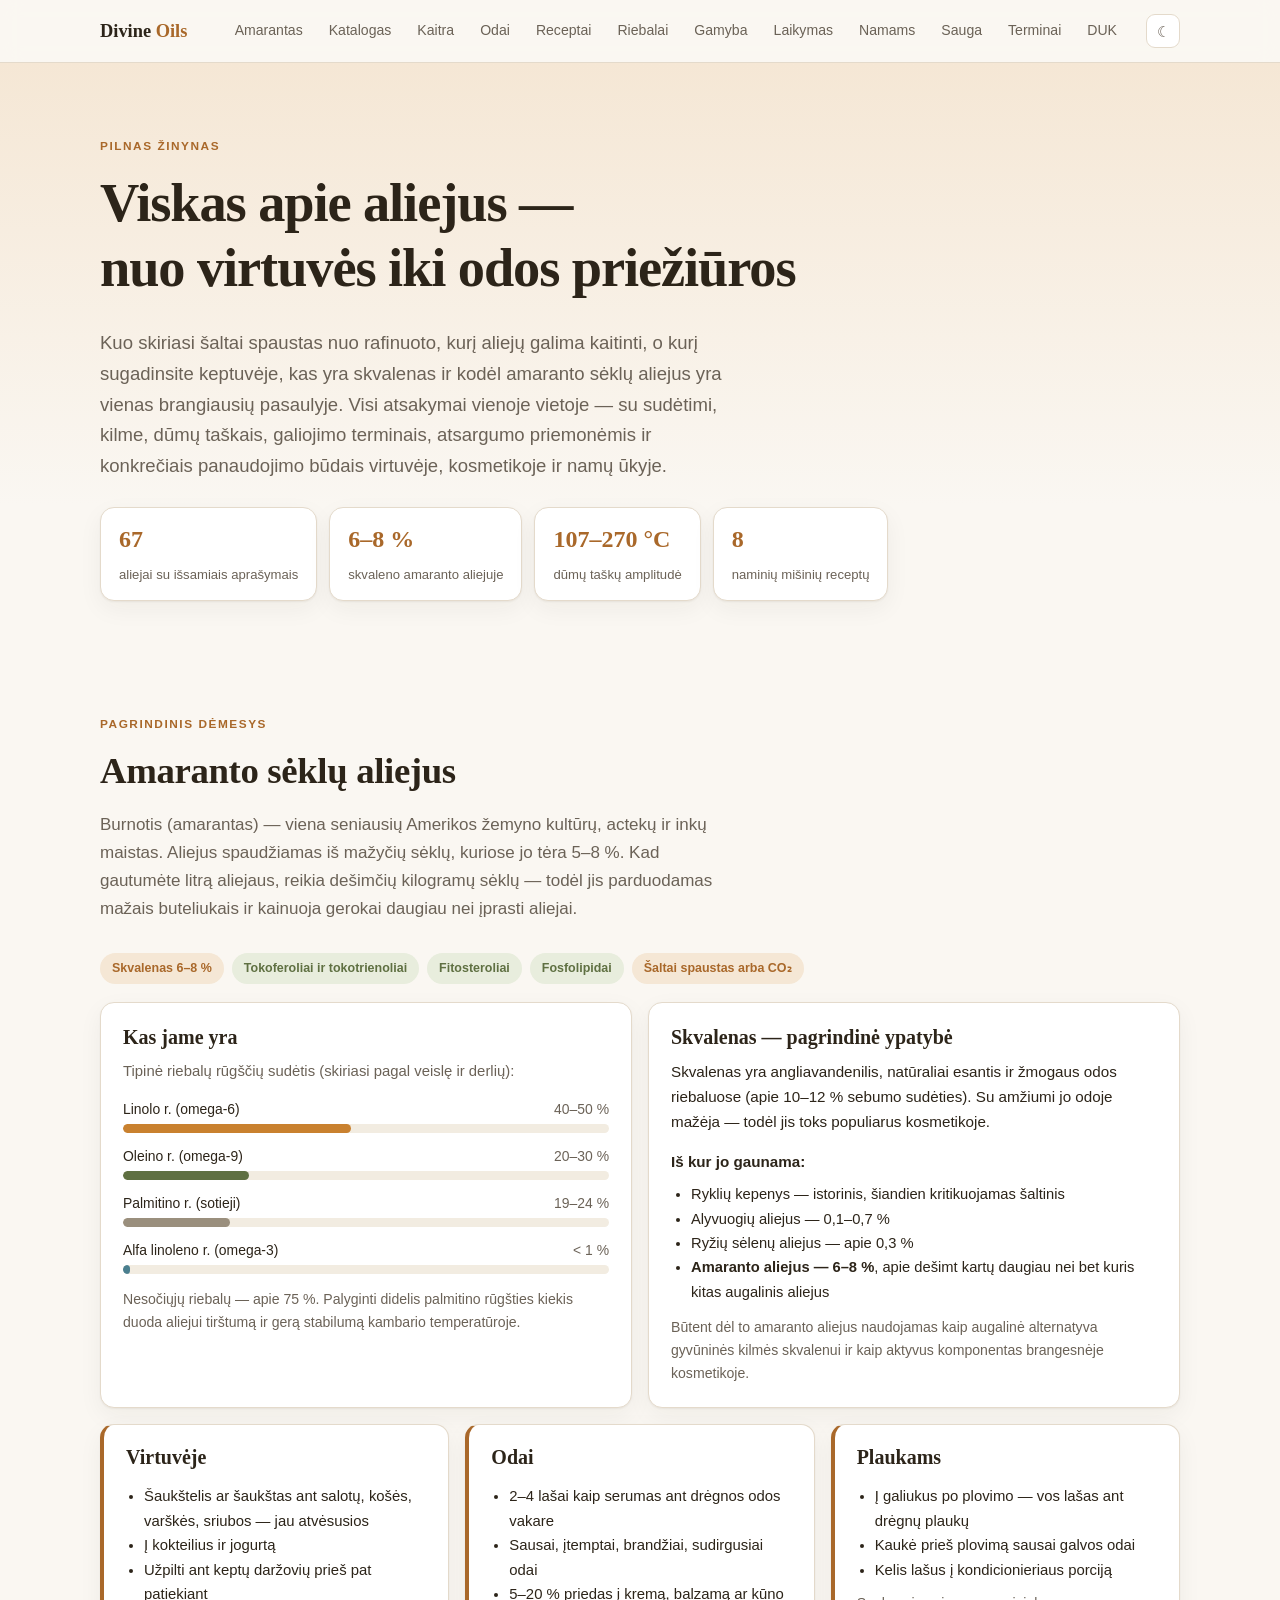
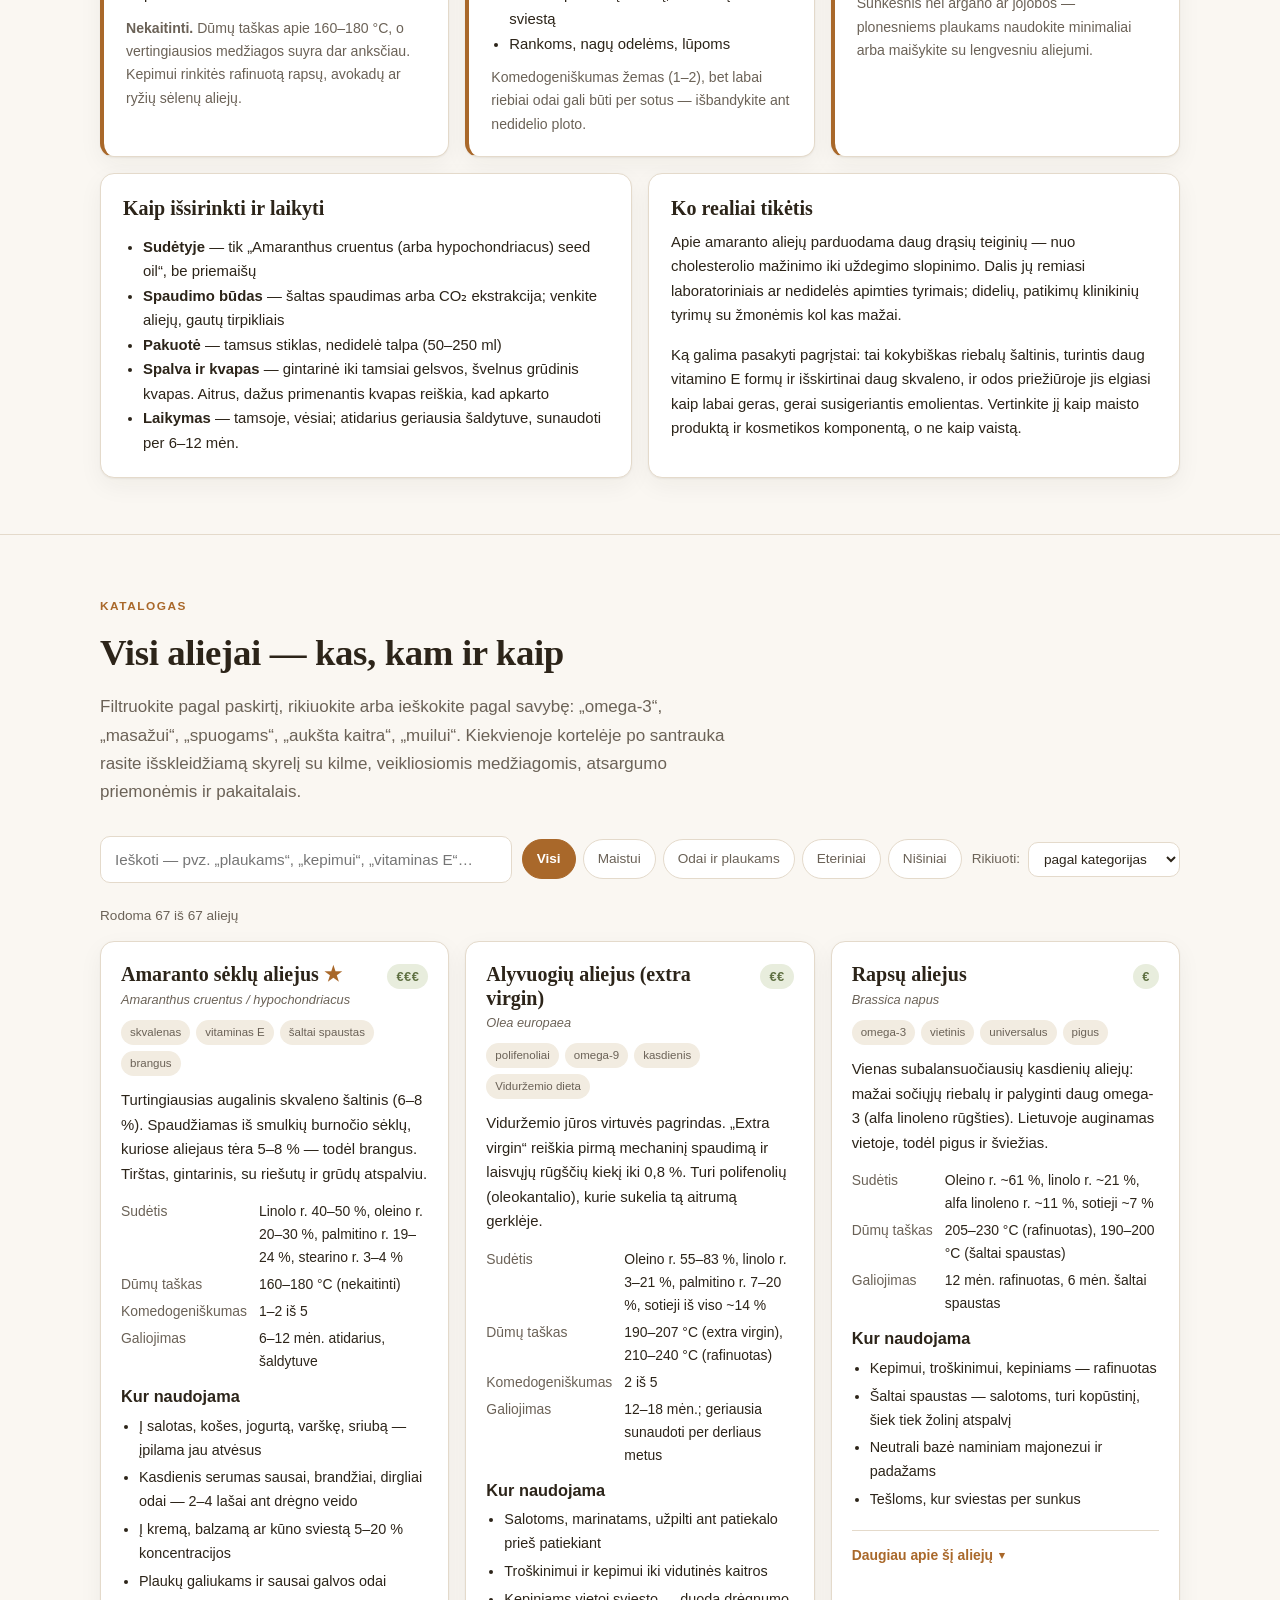
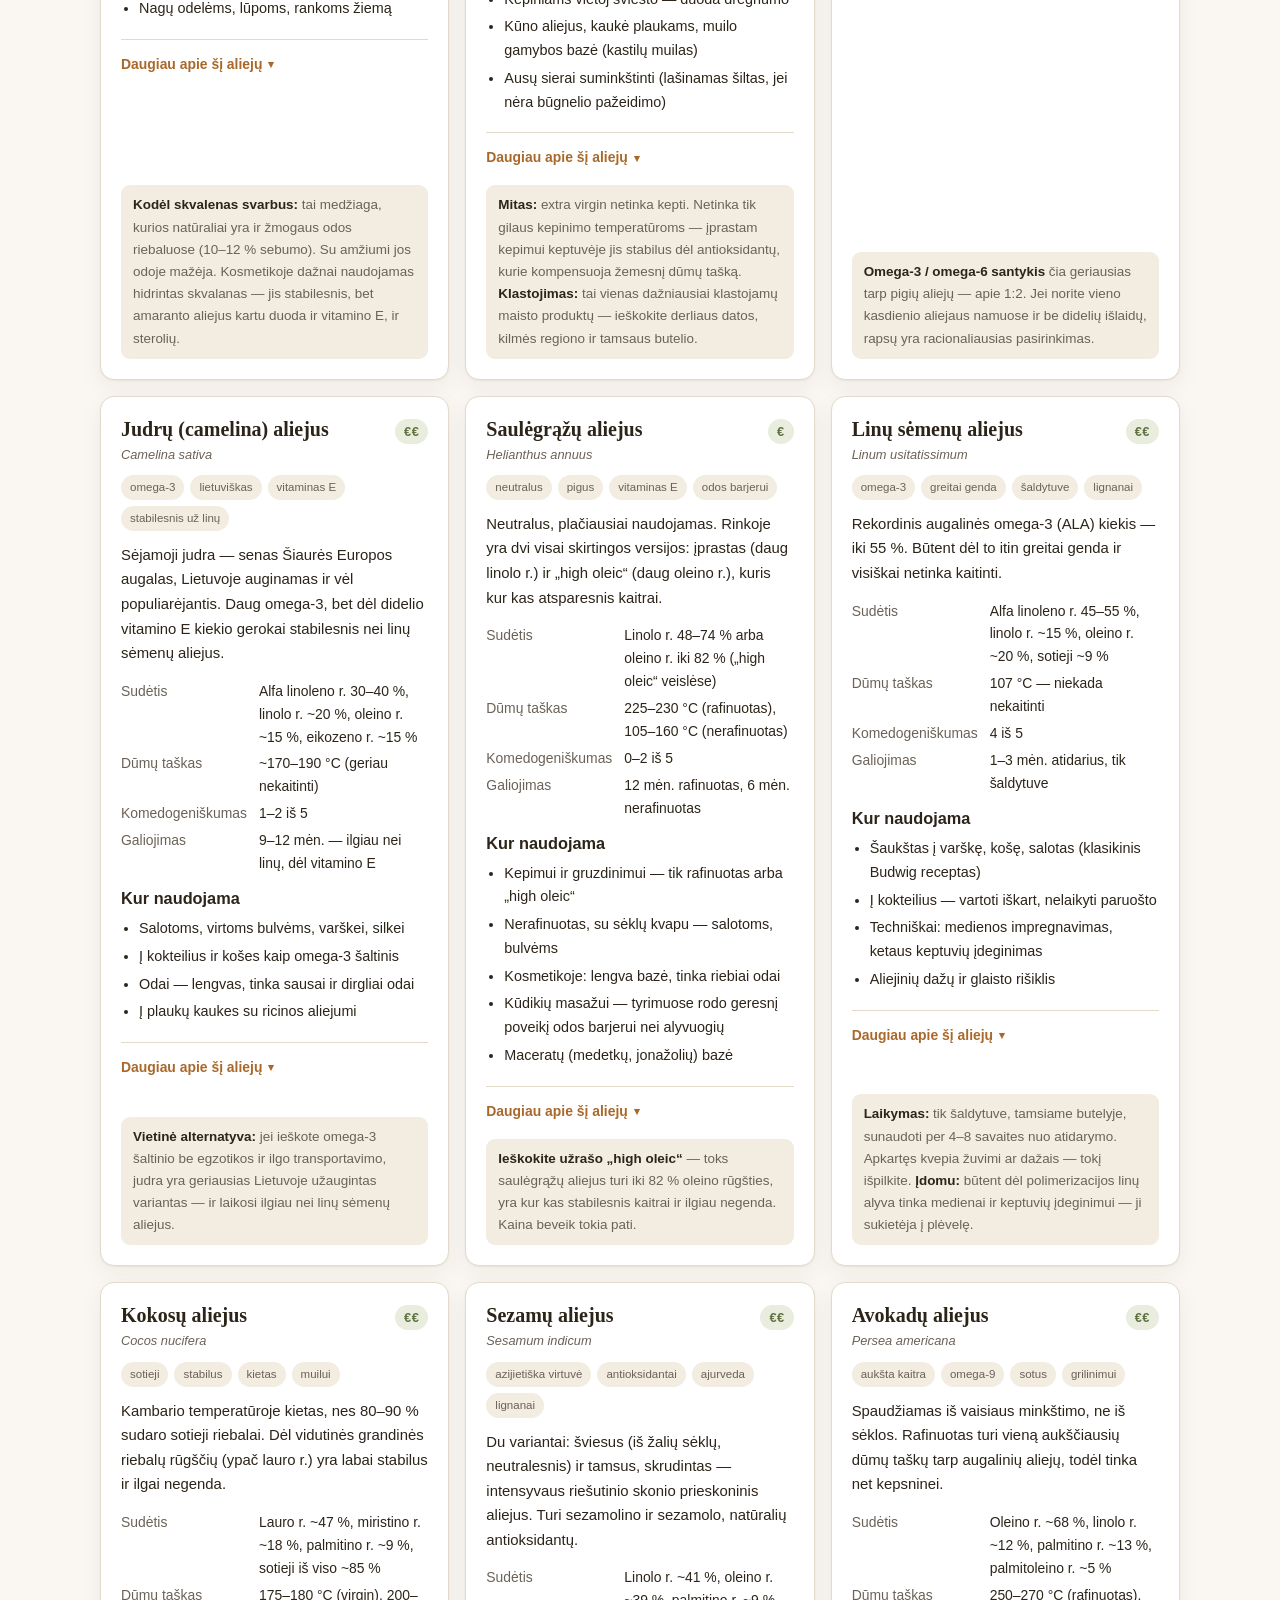
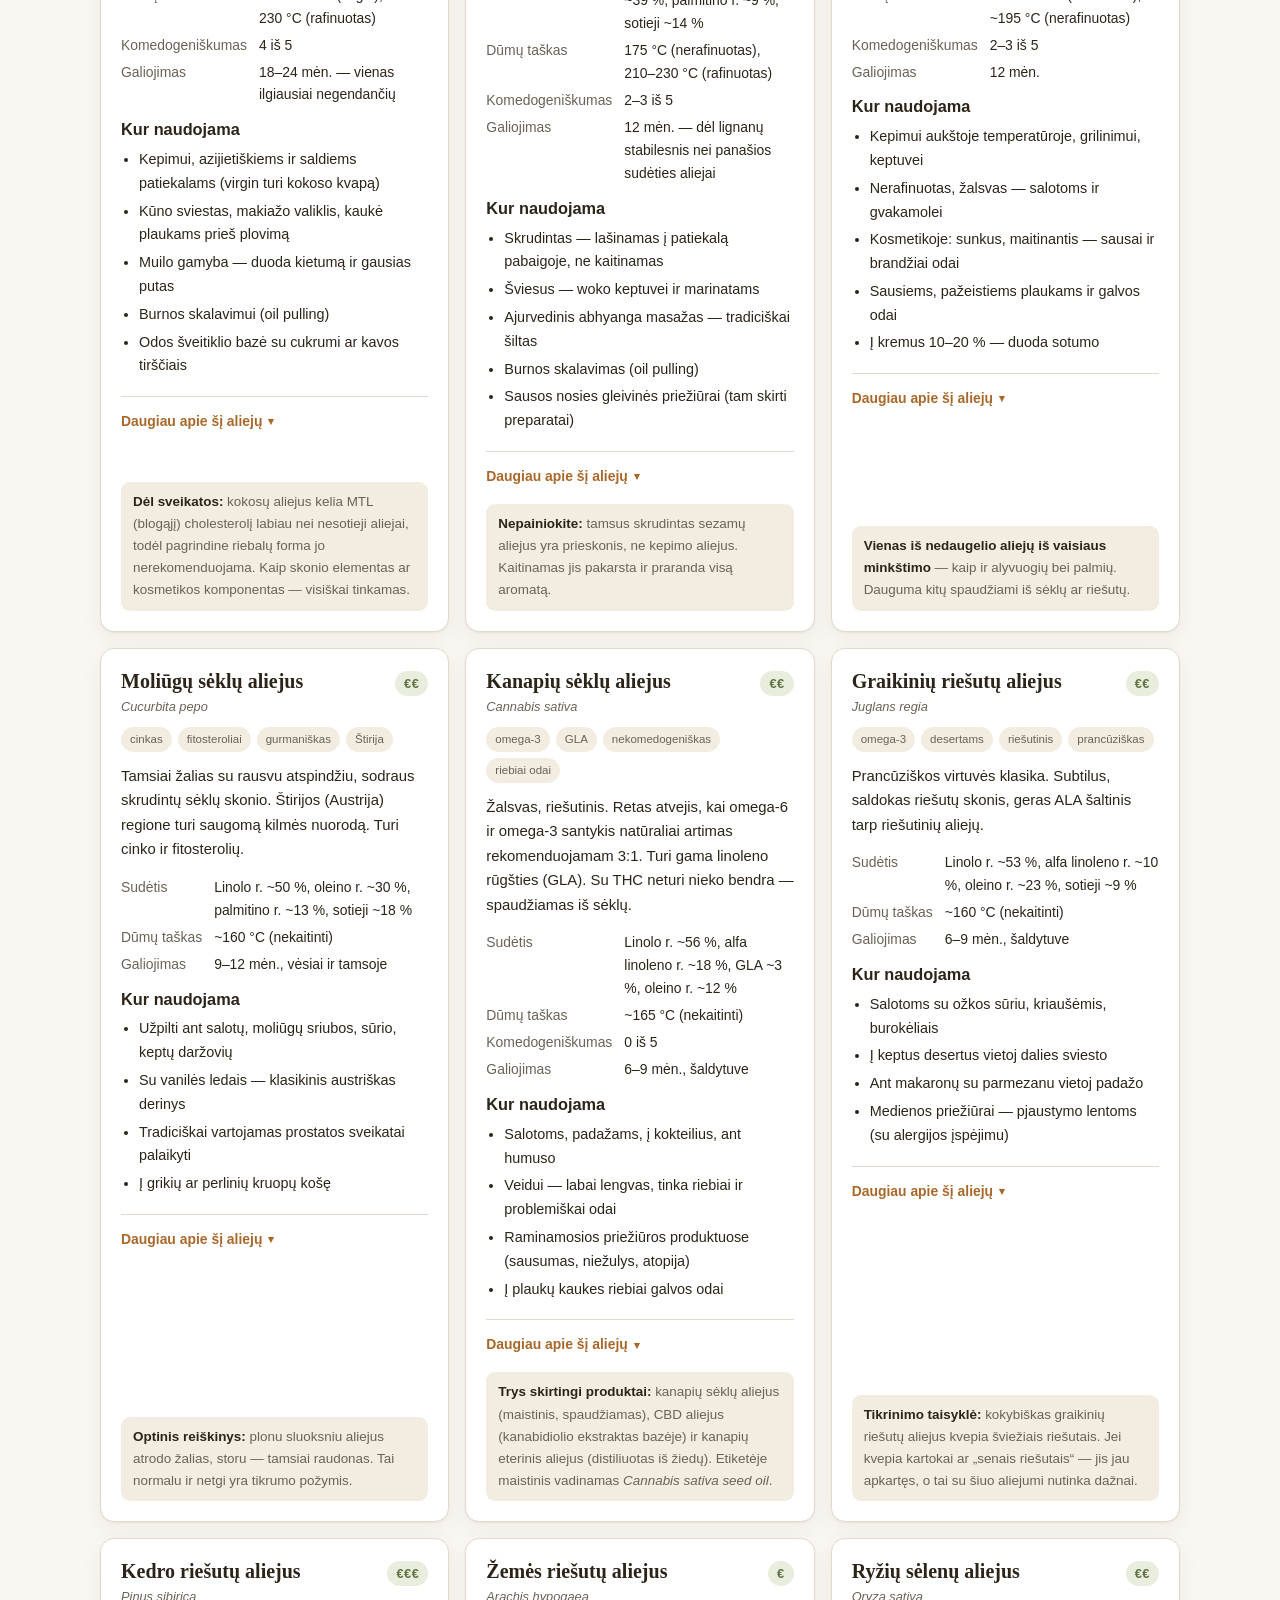
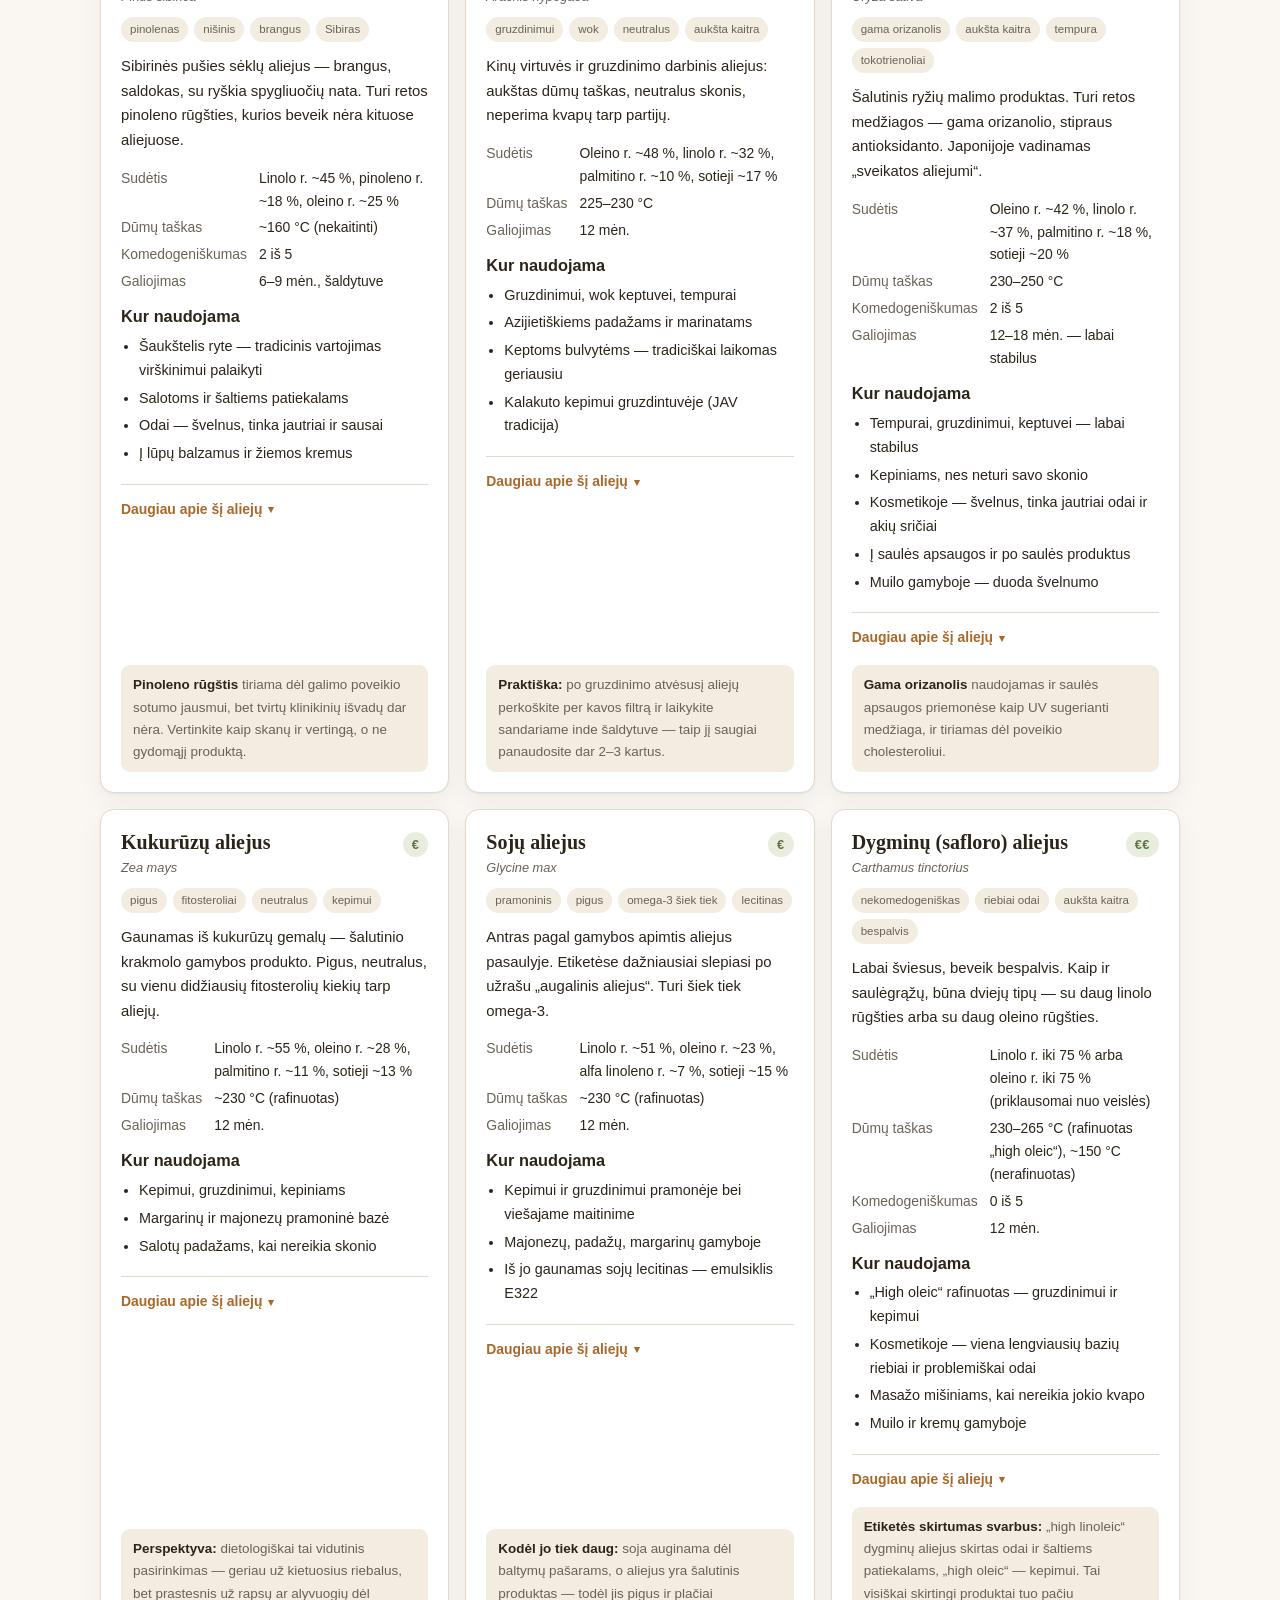
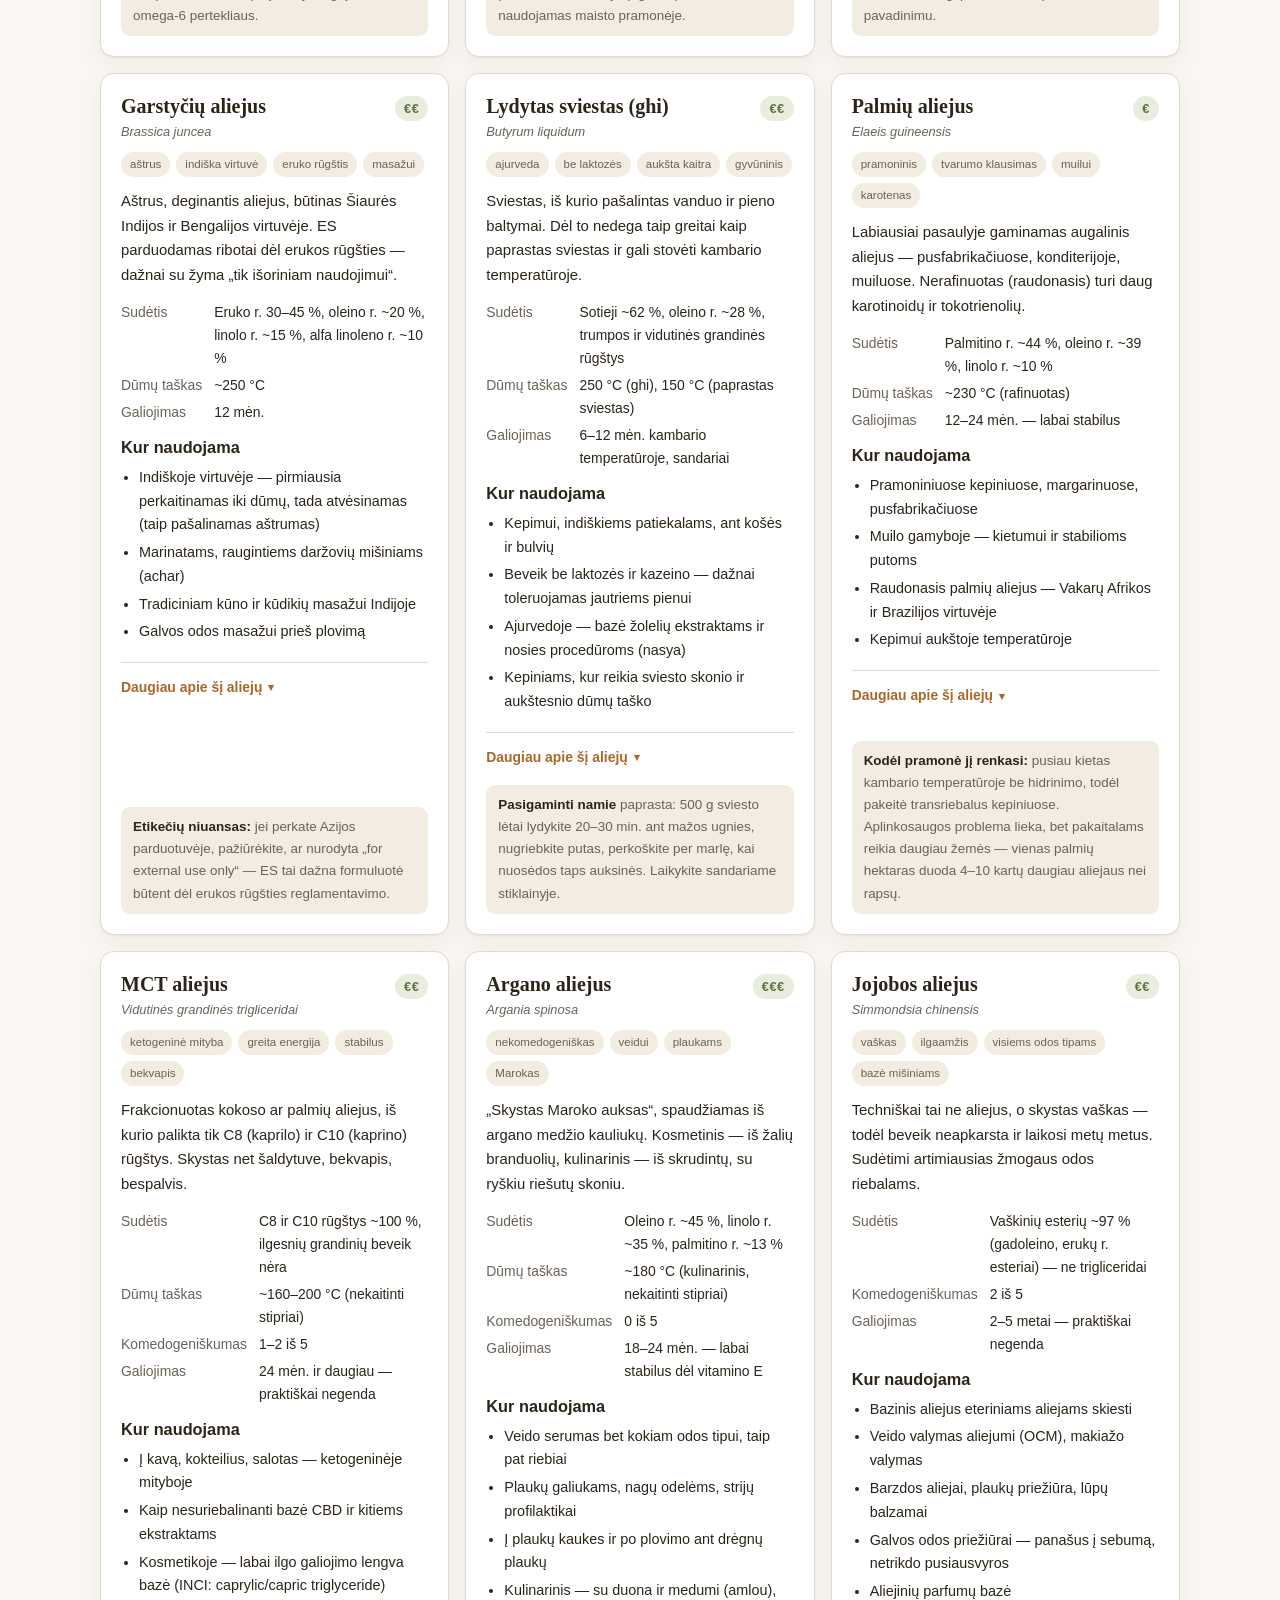
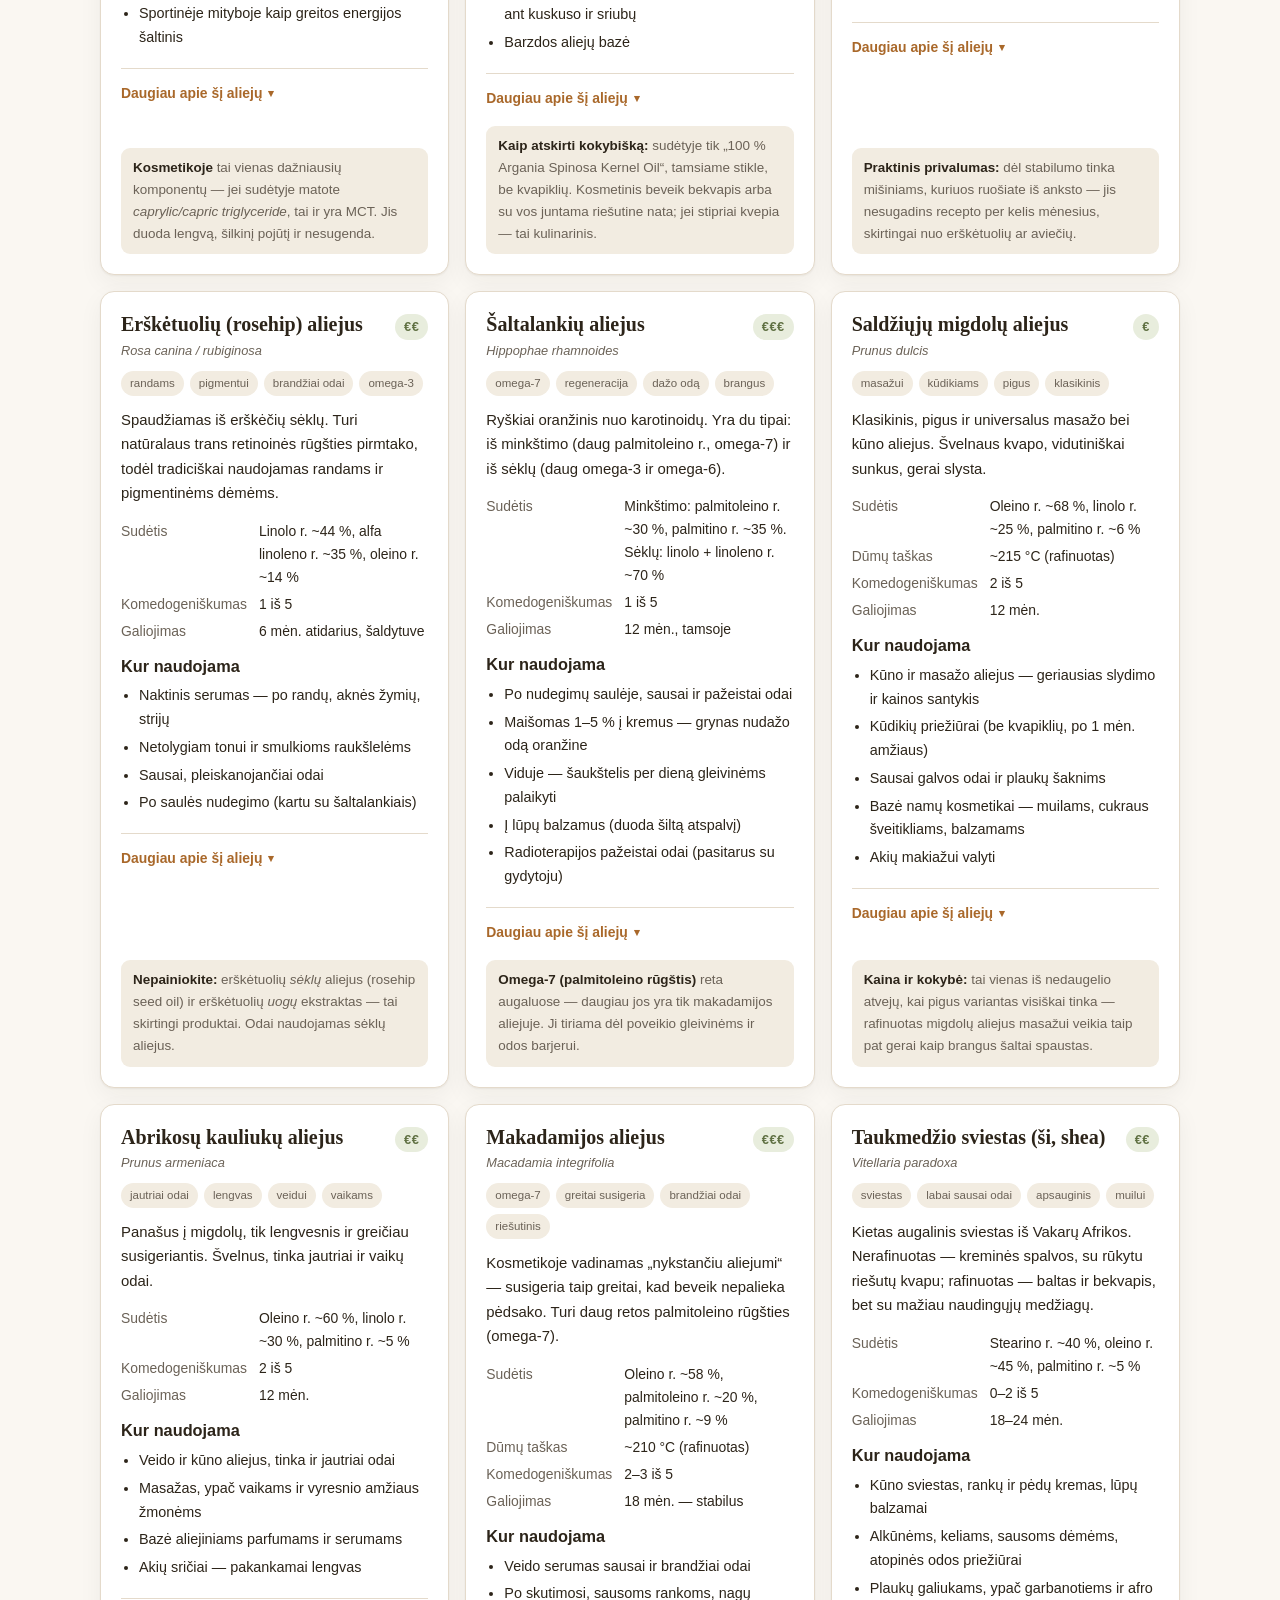
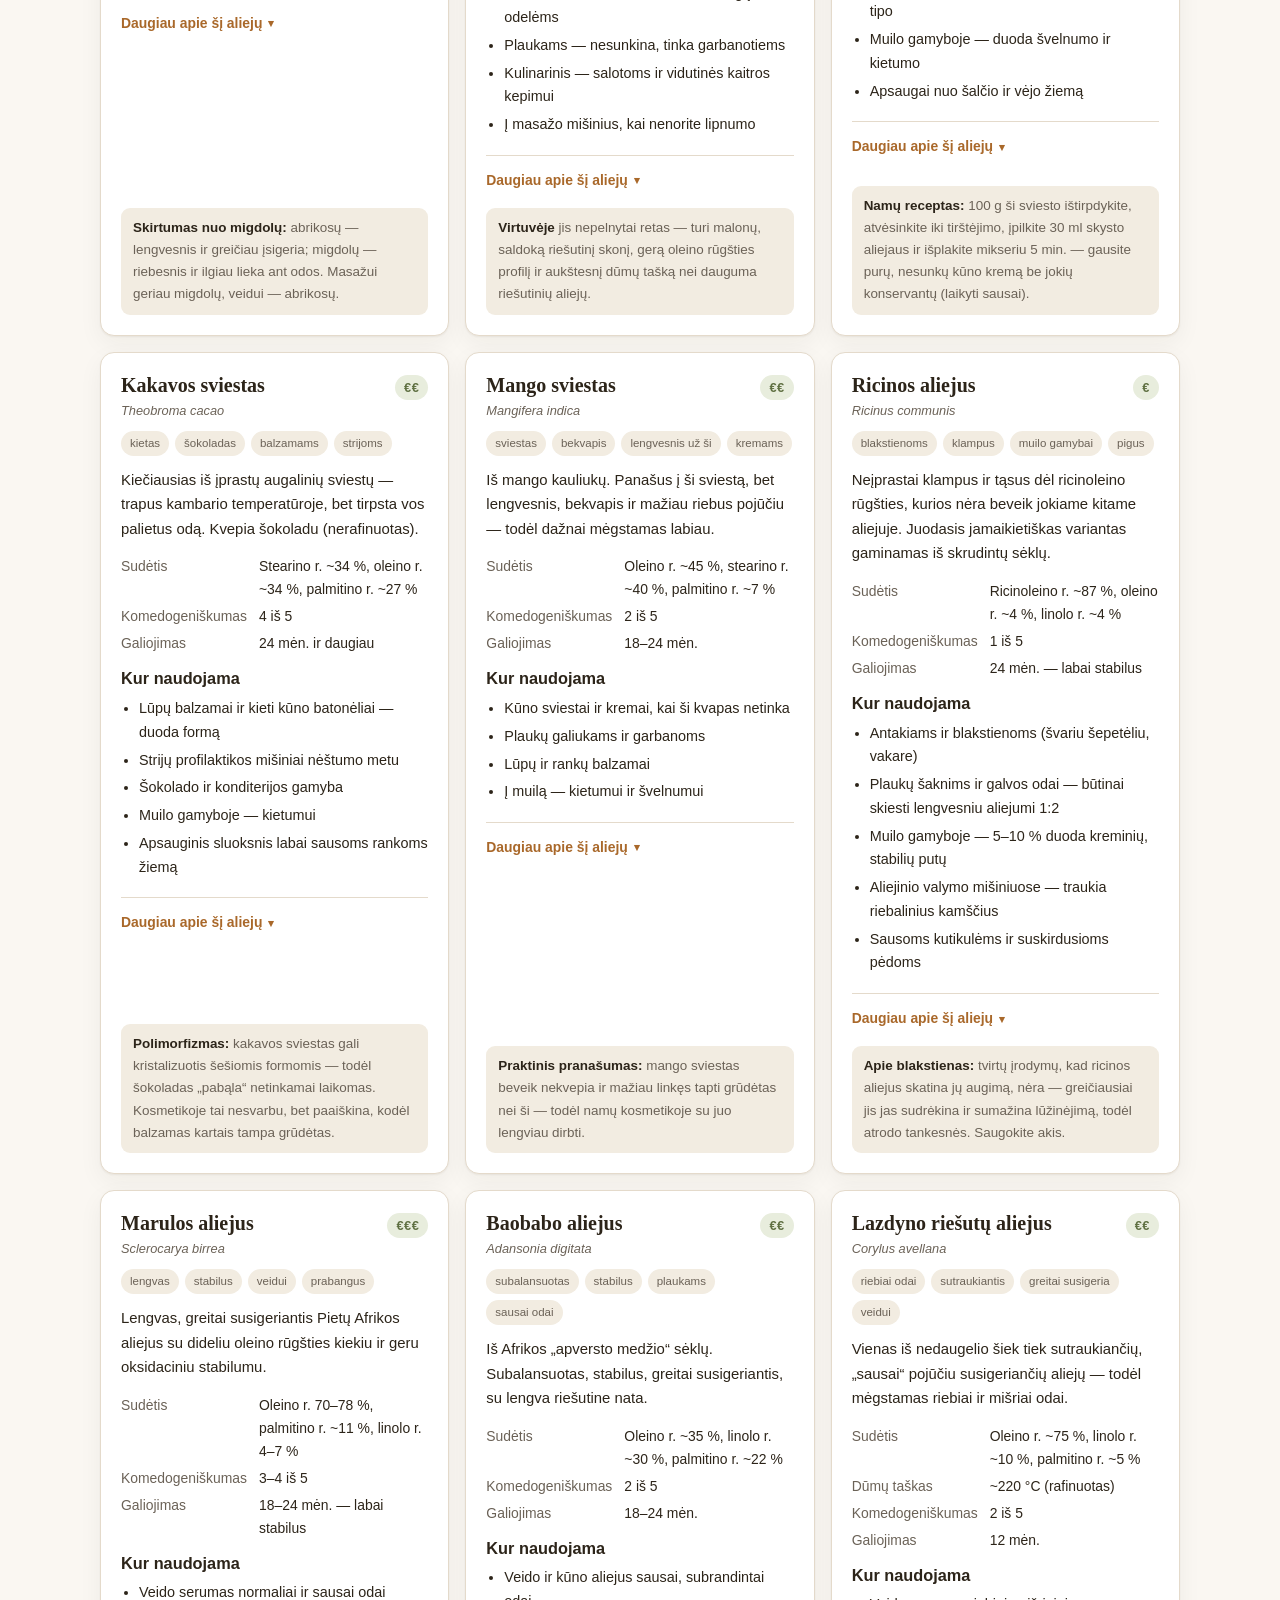
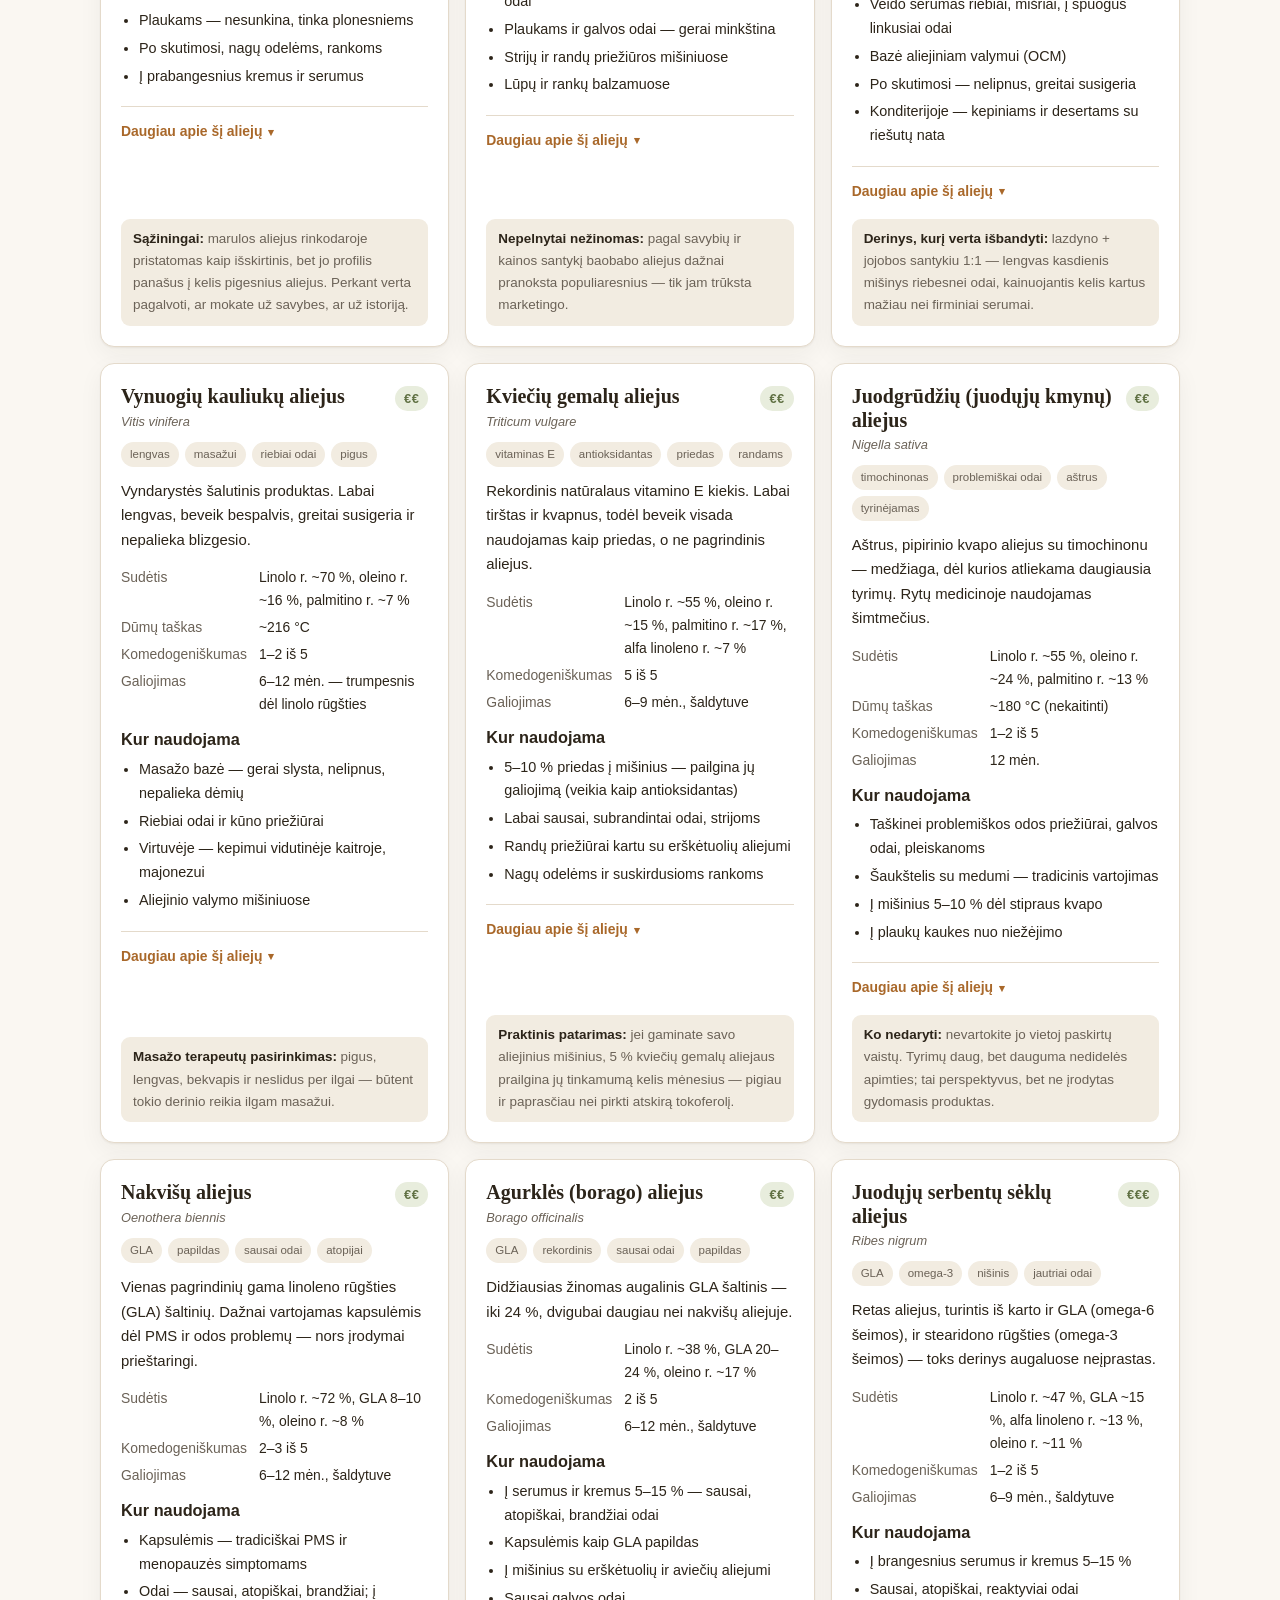
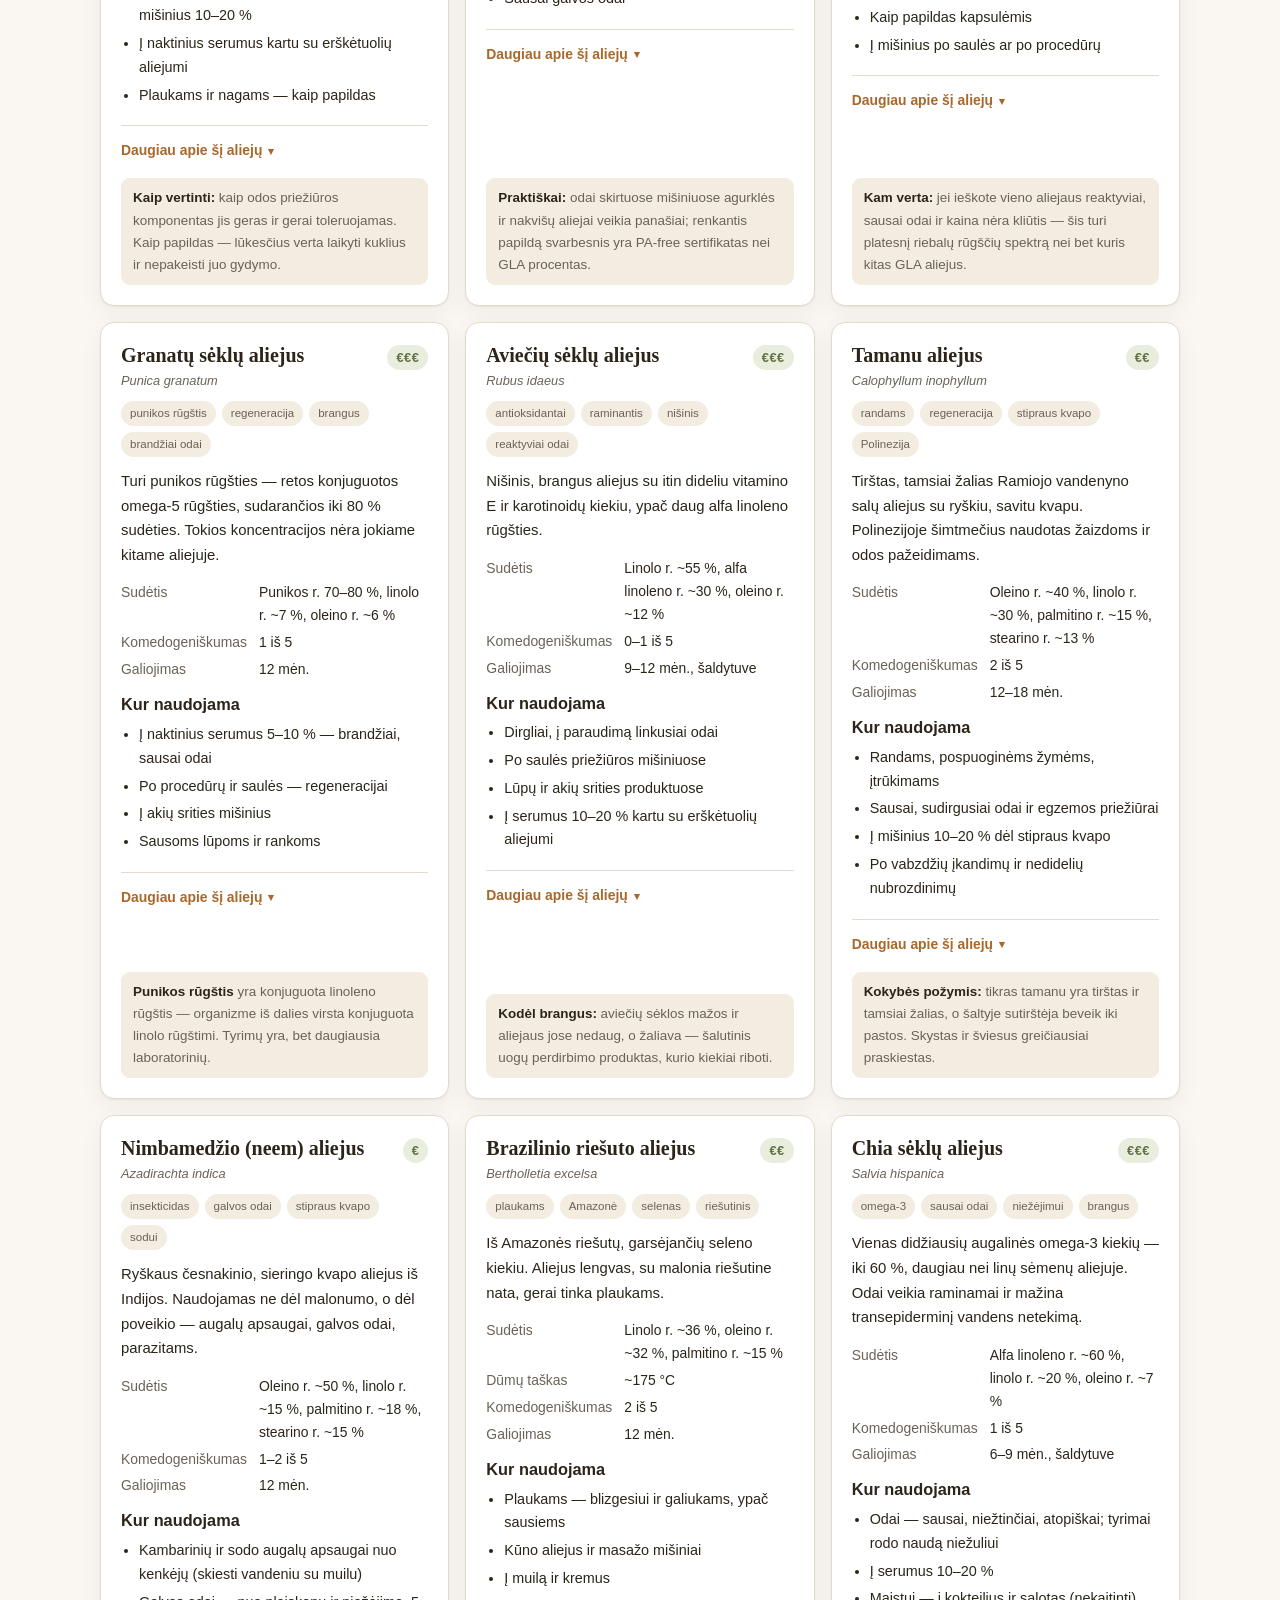
==== commit 296b3ac8: "Pagilinti žinyną: 67 aliejai ir penki nauji skyriai Duomenys (assets/data/oils.js): - 38 -> 67 aliej" ====
--- a/index.html
+++ b/index.html
@@ -18,13 +18,17 @@
   <div class="wrap nav-inner">
     <a class="brand" href="#">Divine <span>Oils</span></a>
     <div class="nav-links">
-      <a href="#amaranto">Amaranto aliejus</a>
+      <a href="#amaranto">Amarantas</a>
       <a href="#katalogas">Katalogas</a>
       <a href="#kaitra">Kaitra</a>
       <a href="#odai">Odai</a>
+      <a href="#receptai">Receptai</a>
+      <a href="#riebalai">Riebalai</a>
       <a href="#gamyba">Gamyba</a>
       <a href="#laikymas">Laikymas</a>
+      <a href="#namams">Namams</a>
       <a href="#sauga">Sauga</a>
+      <a href="#zodynelis">Terminai</a>
       <a href="#duk">DUK</a>
     </div>
     <button class="theme-btn" id="theme-btn" type="button" aria-label="Perjungti temą">☾</button>
@@ -38,13 +42,13 @@
     <p class="lead">
       Kuo skiriasi šaltai spaustas nuo rafinuoto, kurį aliejų galima kaitinti, o kurį sugadinsite
       keptuvėje, kas yra skvalenas ir kodėl amaranto sėklų aliejus yra vienas brangiausių pasaulyje.
-      Visi atsakymai vienoje vietoje — su sudėtimi, dūmų taškais ir konkrečiais panaudojimo būdais.
+      Visi atsakymai vienoje vietoje — su sudėtimi, kilme, dūmų taškais, galiojimo terminais, atsargumo priemonėmis ir konkrečiais panaudojimo būdais virtuvėje, kosmetikoje ir namų ūkyje.
     </p>
     <div class="hero-stats">
-      <div class="stat"><b>38</b><span>aliejai su aprašymais</span></div>
+      <div class="stat"><b>67</b><span>aliejai su išsamiais aprašymais</span></div>
       <div class="stat"><b>6–8 %</b><span>skvaleno amaranto aliejuje</span></div>
       <div class="stat"><b>107–270 °C</b><span>dūmų taškų amplitudė</span></div>
-      <div class="stat"><b>4</b><span>kategorijos: maistui, odai, eteriniai, nišiniai</span></div>
+      <div class="stat"><b>8</b><span>naminių mišinių receptų</span></div>
     </div>
   </div>
 </header>
@@ -195,7 +199,7 @@
     <div class="section-head">
       <span class="eyebrow">Katalogas</span>
       <h2>Visi aliejai — kas, kam ir kaip</h2>
-      <p>Filtruokite pagal paskirtį arba ieškokite pagal savybę: „omega-3“, „masažui“, „spuogams“, „aukšta kaitra“.</p>
+      <p>Filtruokite pagal paskirtį, rikiuokite arba ieškokite pagal savybę: „omega-3“, „masažui“, „spuogams“, „aukšta kaitra“, „muilui“. Kiekvienoje kortelėje po santrauka rasite išskleidžiamą skyrelį su kilme, veikliosiomis medžiagomis, atsargumo priemonėmis ir pakaitalais.</p>
     </div>
 
     <div class="toolbar">
@@ -207,12 +211,21 @@
         <button class="chip" type="button" data-cat="eteriniai" aria-pressed="false">Eteriniai</button>
         <button class="chip" type="button" data-cat="specifiniai" aria-pressed="false">Nišiniai</button>
       </div>
+      <div class="sort-wrap">
+        <label for="oil-sort">Rikiuoti:</label>
+        <select id="oil-sort">
+          <option value="numatytas">pagal kategorijas</option>
+          <option value="pavadinimas">pagal pavadinimą</option>
+          <option value="dumu-auk">pagal dūmų tašką</option>
+          <option value="kaina">nuo pigiausio</option>
+        </select>
+      </div>
     </div>
 
     <p class="count" id="oil-count" aria-live="polite"></p>
     <div class="oil-grid" id="oil-grid"></div>
     <noscript>
-      <p class="empty">Katalogui reikalingas JavaScript. Įjunkite jį naršyklėje, kad matytumėte visus 38 aliejus.</p>
+      <p class="empty">Katalogui reikalingas JavaScript. Įjunkite jį naršyklėje, kad matytumėte visus 67 aliejus.</p>
     </noscript>
   </div>
 </section>
@@ -339,6 +352,208 @@
   </div>
 </section>
 
+<!-- ======================= RECEPTAI ======================= -->
+<section id="receptai">
+  <div class="wrap">
+    <div class="section-head">
+      <span class="eyebrow">Praktika</span>
+      <h2>Mišinių receptai</h2>
+      <p>
+        Aštuoni baziniai receptai, nuo kurių galima pradėti. Proporcijos svarbesnės už tikslius
+        aliejus — beveik kiekvieną galima pakeisti tos pačios grupės atitikmeniu. Ruoškite
+        mažais kiekiais ir laikykite tamsiame stikle.
+      </p>
+    </div>
+
+    <div class="grid grid-2" style="margin-bottom:16px">
+      <div class="card recipe">
+        <h3>Veido serumas — sausai odai</h3>
+        <div class="ratio">
+          20 ml <b>abrikosų kauliukų</b> aliejaus · 5 ml <b>amaranto</b> · 4 ml <b>erškėtuolių</b> ·
+          1 ml <b>kviečių gemalų</b>
+        </div>
+        <ol>
+          <li>Sumaišykite 30 ml tamsiame buteliuke su lašintuvu.</li>
+          <li>Norėdami kvapo, įlašinkite 3 lašus levandų eterinio aliejaus (tai 0,5 %).</li>
+          <li>Tepkite 3–4 lašus ant drėgno veido vakare.</li>
+          <li>Laikykite šaldytuve, sunaudokite per 3 mėn.</li>
+        </ol>
+      </div>
+
+      <div class="card recipe">
+        <h3>Veido serumas — riebiai odai</h3>
+        <div class="ratio">
+          15 ml <b>lazdyno riešutų</b> · 10 ml <b>jojobos</b> · 5 ml <b>kanapių</b> aliejaus
+        </div>
+        <ol>
+          <li>Visi trys lengvi ir nekomedogeniški — mišinys nesunkina odos.</li>
+          <li>Taškinei priežiūrai įlašinkite 3 lašus arbatmedžio eterinio aliejaus.</li>
+          <li>2 lašai visam veidui — daugiau nereikia.</li>
+          <li>Laikosi 6 mėn. kambario temperatūroje.</li>
+        </ol>
+      </div>
+
+      <div class="card recipe">
+        <h3>Purus kūno sviestas</h3>
+        <div class="ratio">
+          100 g <b>ši</b> arba <b>mango sviesto</b> · 30 ml <b>migdolų</b> aliejaus ·
+          neprivaloma: 10 lašų eterinio aliejaus
+        </div>
+        <ol>
+          <li>Sviestą ištirpdykite vandens vonelėje, nukaitinkite.</li>
+          <li>Įpilkite skystą aliejų, atvėsinkite iki tirštėjimo (galima šaldytuve 20–30 min.).</li>
+          <li>Plakite mikseriu 5 min., kol taps purus kaip grietinėlė.</li>
+          <li>Sudėkite į stiklainį. Be vandens — konservantų nereikia; laikykite sausai, iki 6 mėn.</li>
+        </ol>
+      </div>
+
+      <div class="card recipe">
+        <h3>Plaukų kaukė prieš plovimą</h3>
+        <div class="ratio">
+          2 šaukštai <b>kokosų</b> aliejaus · 1 šaukštas <b>ricinos</b> ·
+          5 lašai <b>rozmarino</b> eterinio aliejaus
+        </div>
+        <ol>
+          <li>Pašildykite iki kūno temperatūros, kad kokosų aliejus suskystėtų.</li>
+          <li>Įmasažuokite į galvos odą, likutį paskirstykite iki galiukų.</li>
+          <li>Palaikykite 1 val. arba per naktį su rankšluosčiu.</li>
+          <li>Plaukite šampūnu dukart — ricinos aliejus išsiplauna sunkiai.</li>
+        </ol>
+      </div>
+
+      <div class="card recipe">
+        <h3>Masažo mišinys raumenims</h3>
+        <div class="ratio">
+          50 ml <b>vynuogių kauliukų</b> aliejaus · 10 lašų <b>pipirmėčių</b> ·
+          10 lašų <b>eukalipto</b> · 10 lašų <b>rozmarino</b>
+        </div>
+        <ol>
+          <li>Tai 3 % koncentracija — tinka suaugusiems, trumpalaikiam naudojimui.</li>
+          <li>Vaikams nuo 6 m. sumažinkite eterinius aliejus per pusę ir pašalinkite pipirmėtę.</li>
+          <li>Nenaudoti prieš saulės vonias ar ant pažeistos odos.</li>
+          <li>Laikosi 12 mėn.</li>
+        </ol>
+      </div>
+
+      <div class="card recipe">
+        <h3>Lūpų balzamas</h3>
+        <div class="ratio">
+          1 dalis <b>bičių vaško</b> · 1 dalis <b>kakavos</b> arba <b>ši sviesto</b> ·
+          2 dalys <b>skysto aliejaus</b> (migdolų, jojobos, amaranto)
+        </div>
+        <ol>
+          <li>Pavyzdys: 5 g vaško + 5 g kakavos sviesto + 10 ml aliejaus — maždaug 4 tūbelės.</li>
+          <li>Tirpdykite vandens vonelėje, maišydami.</li>
+          <li>Supilkite į tūbeles ar dėžutes, palikite sustingti 1 val.</li>
+          <li>Per kietas — pridėkite aliejaus; per minkštas — vaško.</li>
+        </ol>
+      </div>
+
+      <div class="card recipe">
+        <h3>Aliejinis veido valymas (OCM)</h3>
+        <div class="ratio">
+          Sausai odai: 80 % <b>jojobos</b> + 20 % <b>ricinos</b> ·
+          Riebiai odai: 60 % <b>jojobos</b> + 40 % <b>ricinos</b>
+        </div>
+        <ol>
+          <li>Ant sauso veido masažuokite 1 min. — aliejus tirpdo makiažą ir riebalus.</li>
+          <li>Uždėkite karštame vandenyje suvilgytą rankšluostį, palaikykite 20 s.</li>
+          <li>Švelniai nuvalykite ir, jei reikia, nuprauskite švelniu prausikliu.</li>
+          <li>Jei oda tempia — mažinkite ricinos dalį.</li>
+        </ol>
+      </div>
+
+      <div class="card recipe">
+        <h3>Barzdos aliejus</h3>
+        <div class="ratio">
+          15 ml <b>jojobos</b> · 10 ml <b>argano</b> · 5 ml <b>lazdyno riešutų</b> ·
+          6 lašai eterinio aliejaus (kedro, smilkinių)
+        </div>
+        <ol>
+          <li>Visi trys lengvi — barzda nebus lipni.</li>
+          <li>3–6 lašai po dušo, kol oda dar drėgna.</li>
+          <li>Įtrinkite į odą po barzda, ne tik į plaukus — niežėjimas kyla nuo sausos odos.</li>
+          <li>Laikosi iki 12 mėn.</li>
+        </ol>
+      </div>
+    </div>
+
+    <div class="card">
+      <h3>Neturite reikiamo aliejaus? Kuo pakeisti</h3>
+      <div class="table-scroll" style="margin-top:12px">
+        <table>
+          <thead><tr><th>Vietoj</th><th>Tinka</th><th>Kodėl veikia</th></tr></thead>
+          <tbody>
+            <tr><td>Argano</td><td>Marulos, baobabo, lazdyno riešutų</td><td>Panašus oleino rūgšties kiekis ir lengvas pojūtis</td></tr>
+            <tr><td>Amaranto</td><td>Ryžių sėlenų, skvalanas</td><td>Artimiausi pagal skvaleną ir susigėrimą</td></tr>
+            <tr><td>Jojobos</td><td>Skvalanas, lazdyno riešutų</td><td>Lengvi, stabilūs, tinka visiems odos tipams</td></tr>
+            <tr><td>Ši sviesto</td><td>Mango, kakavos sviestas</td><td>Ta pati funkcija — kietas sviestas balzamams</td></tr>
+            <tr><td>Erškėtuolių</td><td>Aviečių sėklų, granatų sėklų</td><td>Panašus omega-3 ir regeneracinis profilis</td></tr>
+            <tr><td>Alyvuogių (kepimui)</td><td>Rapsų, avokadų, ryžių sėlenų</td><td>Aukštesnis dūmų taškas, neutralus skonis</td></tr>
+            <tr><td>Linų sėmenų</td><td>Judros, kanapių, chia</td><td>Omega-3 šaltiniai; judra laikosi ilgiau</td></tr>
+            <tr><td>Kokosų (kosmetikoje)</td><td>Babasu, ši sviestas</td><td>Panaši tekstūra, mažiau komedogeniški</td></tr>
+            <tr><td>Nakvišų / agurklės</td><td>Juodųjų serbentų sėklų</td><td>Visi trys — GLA šaltiniai</td></tr>
+            <tr><td>Migdolų (masažui)</td><td>Abrikosų, saulėgrąžų, vynuogių kauliukų</td><td>Panašus slydimas ir kaina</td></tr>
+          </tbody>
+        </table>
+      </div>
+    </div>
+  </div>
+</section>
+
+<!-- ======================= RIEBALAI ======================= -->
+<section id="riebalai">
+  <div class="wrap">
+    <div class="section-head">
+      <span class="eyebrow">Chemija be chemijos</span>
+      <h2>Riebalų rūgščių gidas</h2>
+      <p>
+        Kiekvieno aliejaus savybes lemia ne pavadinimas, o riebalų rūgščių derinys. Supratę
+        kelias pagrindines, galėsite spėti, kaip elgsis bet kuris naujas aliejus — net jo
+        neišbandę.
+      </p>
+    </div>
+
+    <div class="table-scroll" style="margin-bottom:18px">
+      <table>
+        <thead>
+          <tr><th>Riebalų rūgštis</th><th>Tipas</th><th>Kur daugiausia</th><th>Ką ji duoda</th></tr>
+        </thead>
+        <tbody>
+          <tr><td>Lauro (C12)</td><td>Sotieji</td><td>Kokosų, palmių branduolių</td><td>Kietumas, putos muile, prasiskverbimas į plauką</td></tr>
+          <tr><td>Palmitino (C16)</td><td>Sotieji</td><td>Palmių, amaranto, šaltalankių</td><td>Tirštumas, stabilumas, apsauginė plėvelė</td></tr>
+          <tr><td>Stearino (C18)</td><td>Sotieji</td><td>Ši, kakavos, mango sviestas</td><td>Kietumas kambario temperatūroje, tirpsta ant odos</td></tr>
+          <tr><td>Palmitoleino (omega-7)</td><td>Mononesotieji</td><td>Makadamijos, šaltalankių minkštimo</td><td>Greitas susigėrimas, gleivinių ir brandžios odos priežiūra</td></tr>
+          <tr><td>Oleino (omega-9)</td><td>Mononesotieji</td><td>Alyvuogių, avokadų, lazdyno, marulos</td><td>Stabilumas kaitrai, sotumas, minkštinimas</td></tr>
+          <tr><td>Linolo (omega-6)</td><td>Polinesotieji</td><td>Saulėgrąžų, dygminų, kanapių, vynuogių</td><td>Odos barjero atkūrimas; greičiau genda</td></tr>
+          <tr><td>Gama linoleno, GLA (omega-6)</td><td>Polinesotieji</td><td>Agurklės, nakvišų, juodųjų serbentų</td><td>Priešuždegiminių medžiagų pirmtakas, sausai odai</td></tr>
+          <tr><td>Alfa linoleno, ALA (omega-3)</td><td>Polinesotieji</td><td>Linų, chia, judros, kanapių</td><td>Būtinoji rūgštis; genda greičiausiai, nekaitinti</td></tr>
+          <tr><td>EPA ir DHA (omega-3)</td><td>Polinesotieji</td><td>Žuvų taukai, dumblių aliejus</td><td>Paruoštos formos, kurių augaliniai aliejai neturi</td></tr>
+          <tr><td>Ricinoleino</td><td>Hidroksi-mononesotieji</td><td>Ricinos (87 %)</td><td>Klampumas, putos muile, drėgmės sulaikymas</td></tr>
+          <tr><td>Punikos (omega-5)</td><td>Konjuguoti polinesotieji</td><td>Granatų sėklų (iki 80 %)</td><td>Regeneracija; reta ir brangi</td></tr>
+          <tr><td>Pinoleno</td><td>Polinesotieji</td><td>Kedro riešutų</td><td>Tiriama dėl poveikio sotumui</td></tr>
+          <tr><td>Eruko</td><td>Mononesotieji</td><td>Garstyčių, senų rapsų veislių</td><td>Ribojama maiste dėl poveikio širdies raumeniui</td></tr>
+        </tbody>
+      </table>
+    </div>
+
+    <div class="grid grid-3">
+      <div class="card">
+        <h4>Taisyklė nr. 1 — stabilumas</h4>
+        <p style="font-size:.91rem;color:var(--muted);margin:0">Kuo daugiau dvigubų jungčių, tuo jautresnė rūgštis. Sotieji nekinta, oleino rūgštis (1 jungtis) laikosi gerai, linolo (2) prasčiau, alfa linoleno (3) — blogiausiai. Todėl kokosų aliejus guli metus, o linų — savaites.</p>
+      </div>
+      <div class="card">
+        <h4>Taisyklė nr. 2 — tekstūra</h4>
+        <p style="font-size:.91rem;color:var(--muted);margin:0">Sotieji ir ilgos grandinės rūgštys duoda kietumą ir sotumą, trumpesnės ir nesotiesios — skystumą ir lengvumą. Todėl ši sviestas kietas, o vynuogių kauliukų aliejus vandeningas.</p>
+      </div>
+      <div class="card">
+        <h4>Taisyklė nr. 3 — odos barjeras</h4>
+        <p style="font-size:.91rem;color:var(--muted);margin:0">Linolo rūgštis yra keramidų, sudarančių odos barjerą, statybinė medžiaga. Sausa ir į spuogus linkusi oda dažnai turi jos trūkumą — todėl kanapių ar dygminų aliejus jai tinka labiau nei sotus kokosų.</p>
+      </div>
+    </div>
+  </div>
+</section>
+
 <!-- ======================= GAMYBA ======================= -->
 <section id="gamyba">
   <div class="wrap">
@@ -435,6 +650,58 @@
   </div>
 </section>
 
+<!-- ======================= NAMAMS ======================= -->
+<section id="namams">
+  <div class="wrap">
+    <div class="section-head">
+      <span class="eyebrow">Namų ūkis</span>
+      <h2>Aliejai už virtuvės ir vonios ribų</h2>
+      <p>
+        Dalis aliejų namuose naudingesni ne lėkštėje, o dirbtuvėje. Svarbiausia taisyklė —
+        skirti <b>džiūstančius</b> aliejus (kietėja į plėvelę) nuo <b>nedžiūstančių</b>
+        (lieka riebūs) ir nemaišyti techninių su maistiniais.
+      </p>
+    </div>
+
+    <div class="grid grid-2" style="margin-bottom:16px">
+      <div class="card">
+        <h3>Medienai ir įrankiams</h3>
+        <ul style="font-size:.93rem;padding-left:20px;margin-bottom:0">
+          <li><b>Pjaustymo lentos ir mediniai indai</b> — maistinės kokybės mineralinis aliejus arba frakcionuotas kokosų. Augaliniai (alyvuogių, saulėgrąžų) apkarsta ir ima dvokti.</li>
+          <li><b>Baldai, darbastaliai, grindys</b> — tungo arba linų alyva. Tepama plonais sluoksniais, tarp jų 24 val. džiūvimo.</li>
+          <li><b>Ketaus keptuvės įdeginimas</b> — plonas sluoksnis aliejaus su aukštu dūmų tašku (linų, saulėgrąžų, rapsų), kaitinama orkaitėje 230 °C 1 val. Kartoti 3–4 kartus.</li>
+          <li><b>Įrankiai, spynos, vyriai</b> — mineralinis aliejus. Nerūdija ir nelimpa.</li>
+          <li><b>Odiniai gaminiai</b> (batai, diržai) — specialūs odos aliejai arba nedidelis kiekis neutralaus augalinio; per daug suminkština odą.</li>
+        </ul>
+      </div>
+      <div class="card">
+        <h3>Valymui ir sodui</h3>
+        <ul style="font-size:.93rem;padding-left:20px;margin-bottom:0">
+          <li><b>Lipdukų ir klijų žymės</b> — citrusinis eterinis aliejus ant vatos; limonenas tirpina klijus.</li>
+          <li><b>Nerūdijančio plieno paviršiai</b> — lašas aliejaus ant servetėlės nuvalo pirštų atspaudus ir palieka blizgesį.</li>
+          <li><b>Naminis baldų valiklis</b> — 2 dalys alyvuogių aliejaus, 1 dalis citrinos sulčių; naudoti iškart.</li>
+          <li><b>Augalų kenkėjai</b> — 5 ml neem aliejaus + 2 ml skysto muilo + 1 l vandens. Purkšti vakare, ne žydėjimo metu.</li>
+          <li><b>Kambarinių augalų lapai</b> — keli lašai ant drėgnos šluostės grąžina blizgesį (nenaudoti ant pūkuotų lapų).</li>
+        </ul>
+      </div>
+    </div>
+
+    <div class="warn">
+      <h3>Gaisro pavojus — tai ne teorija</h3>
+      <p style="font-size:.93rem;margin-bottom:8px">
+        Skudurai, permirkę <b>linų, tungo ar kitu džiūstančiu aliejumi</b>, gali savaime užsiliepsnoti.
+        Oksidacija išskiria šilumą, o suglamžytame skudure ji nespėja išsisklaidyti — temperatūra kyla,
+        kol medžiaga užsidega be jokio išorinio šaltinio. Tai reali dirbtuvių gaisrų priežastis.
+      </p>
+      <ul style="font-size:.93rem;margin:0">
+        <li>Panaudotus skudurus išdžiovinkite pakabintus arba išskleistus ant nedegaus paviršiaus.</li>
+        <li>Arba laikykite juos vandenyje sandariame metaliniame inde, kol išmesite.</li>
+        <li>Niekada nemeskite jų suglamžytų į šiukšliadėžę kartu su popieriumi.</li>
+      </ul>
+    </div>
+  </div>
+</section>
+
 <!-- ======================= SAUGA ======================= -->
 <section id="sauga">
   <div class="wrap">
@@ -481,6 +748,34 @@
       </div>
     </div>
 
+    <div class="card" style="margin-bottom:16px">
+      <h3>Eteriniai aliejai ir naminiai gyvūnai</h3>
+      <p style="font-size:.93rem">
+        Katėms trūksta kepenų fermento (gliukuronilo transferazės), kuriuo žmonės ir šunys
+        neutralizuoja eterinių aliejų komponentus. Todėl katėms pavojingi net tokie kiekiai,
+        kurie žmogui visiškai nekenkia — įskaitant difuzoriaus garus uždaroje patalpoje ir
+        aliejaus lašus ant kailio, kurį katė paskui laižo.
+      </p>
+      <div class="table-scroll" style="margin:14px 0 12px">
+        <table style="min-width:460px">
+          <thead><tr><th>Aliejus</th><th>Katėms</th><th>Šunims</th></tr></thead>
+          <tbody>
+            <tr><td>Arbatmedžio</td><td><span class="pill lo">nuodingas</span></td><td><span class="pill lo">grynas — nuodingas</span></td></tr>
+            <tr><td>Citrusiniai, pušies, eglės</td><td><span class="pill lo">nuodingi</span></td><td><span class="pill mid">tik labai praskiesti</span></td></tr>
+            <tr><td>Pipirmėčių, eukalipto</td><td><span class="pill lo">nuodingi</span></td><td><span class="pill mid">atsargiai</span></td></tr>
+            <tr><td>Cinamono, čiobrelių, gvazdikėlių</td><td><span class="pill lo">nuodingi</span></td><td><span class="pill lo">venkite</span></td></tr>
+            <tr><td>Baziniai aliejai (kokosų, alyvuogių)</td><td><span class="pill mid">nedideli kiekiai</span></td><td><span class="pill hi">paprastai saugūs</span></td></tr>
+          </tbody>
+        </table>
+      </div>
+      <p style="font-size:.9rem;color:var(--muted);margin:0">
+        Apsinuodijimo požymiai: seilėtekis, vėmimas, drebulys, silpnumas, sunkus kvėpavimas,
+        koordinacijos sutrikimas. Įtarus — nedelsdami kreipkitės į veterinarijos gydytoją ir
+        pasakykite, kuris aliejus buvo naudotas. Difuzorių naudokite tik vėdinamoje patalpoje,
+        iš kurios gyvūnas gali laisvai išeiti.
+      </p>
+    </div>
+
     <div class="card">
       <h3>Kada aliejus nėra sprendimas</h3>
       <p style="font-size:.93rem;margin-bottom:0">
@@ -495,6 +790,43 @@
   </div>
 </section>
 
+<!-- ======================= ŽODYNĖLIS ======================= -->
+<section id="zodynelis">
+  <div class="wrap">
+    <div class="section-head">
+      <span class="eyebrow">Terminai</span>
+      <h2>Žodynėlis</h2>
+      <p>Sąvokos, kurios kartojasi ant etikečių, aprašymuose ir šiame žinyne.</p>
+    </div>
+
+    <div class="card">
+      <dl class="glossary">
+        <div><dt>Bazinis (nešantysis) aliejus</dt><dd>Riebalinis aliejus, kuriuo skiedžiami eteriniai aliejai ir kuris pats gali būti naudojamas grynas — jojobos, migdolų, abrikosų.</dd></div>
+        <div><dt>Chemotipas</dt><dd>Tos pačios augalų rūšies atmaina, kurios cheminė sudėtis skiriasi dėl augimo vietos. Rozmarino ar čiobrelių chemotipai gali labai skirtis saugumu ir poveikiu.</dd></div>
+        <div><dt>Dūmų taškas</dt><dd>Temperatūra, kurioje aliejus pradeda skaidytis ir rūkti. Kiekvienas kaitinimas jį šiek tiek sumažina.</dd></div>
+        <div><dt>Emolientas</dt><dd>Medžiaga, minkštinanti ir lyginanti odą, užpildanti tarpus tarp odos ląstelių. Dauguma aliejų yra emolientai.</dd></div>
+        <div><dt>Fototoksiškumas</dt><dd>Medžiagos savybė ant odos sukelti nudegimą ar pigmentaciją veikiant saulei. Būdinga citrusiniams eteriniams aliejams ir jonažolių maceratui.</dd></div>
+        <div><dt>Frakcionavimas</dt><dd>Riebalų rūgščių atskyrimas pagal grandinės ilgį. Taip iš kokosų aliejaus gaunamas MCT — skystas ir praktiškai negendantis.</dd></div>
+        <div><dt>Hidrinimas</dt><dd>Vandenilio prijungimas, kad aliejus taptų kietas. Dalinis hidrinimas sukuria transriebalus, kurių vengiama; visiškas — ne.</dd></div>
+        <div><dt>Humektantas</dt><dd>Medžiaga, traukianti drėgmę (glicerinas, hialurono rūgštis). Aliejai humektantai nėra — jie drėgmę sulaiko, o ne pritraukia.</dd></div>
+        <div><dt>INCI</dt><dd>Tarptautinė kosmetikos sudedamųjų dalių nomenklatūra. Aliejai joje rašomi lotyniškai: <i>Argania Spinosa Kernel Oil</i>, <i>Simmondsia Chinensis Seed Oil</i>.</dd></div>
+        <div><dt>Jodo skaičius</dt><dd>Rodo nesočiųjų jungčių kiekį. Aukštas (virš 130) reiškia džiūstantį aliejų, tinkamą medienai, bet greitai gendantį.</dd></div>
+        <div><dt>Komedogeniškumas</dt><dd>Orientacinis įvertis 0–5, rodantis tikimybę užkimšti poras. Skalė kilusi iš senų bandymų su triušių ausimis — ji nėra tiksli prognozė konkrečiai odai.</dd></div>
+        <div><dt>Laisvosios riebalų rūgštys</dt><dd>Rodiklis, pagal kurį vertinamas alyvuogių aliejaus šviežumas ir klasė. Extra virgin — iki 0,8 %.</dd></div>
+        <div><dt>Maceratas (infuzija)</dt><dd>Aliejus, kuriame kelias savaites išlaikytas augalas. Ne spaudžiamas — medetkų, jonažolių, morkų aliejai yra maceratai.</dd></div>
+        <div><dt>Nesumuilinamoji frakcija</dt><dd>Aliejaus dalis, kuri gaminant muilą nevirsta muilu — sterolių, vitaminų, triterpenų. Ši svieste jos 5–17 %, ir būtent ji laikoma vertingiausia.</dd></div>
+        <div><dt>Okliuzinis</dt><dd>Sudarantis sluoksnį, neleidžiantį drėgmei išgaruoti. Ryškiausias pavyzdys — mineralinis aliejus ir vaškai.</dd></div>
+        <div><dt>Peroksidų skaičius</dt><dd>Oksidacijos matas. Kuo didesnis, tuo aliejus labiau apkartęs. Šviežiame — mažiau nei 10 meq/kg.</dd></div>
+        <div><dt>Polimorfizmas</dt><dd>Riebalų savybė kristalizuotis keliomis formomis. Dėl to netinkamai laikomas šokoladas pabąla, o balzamas tampa grūdėtas.</dd></div>
+        <div><dt>Rafinavimas (RBD)</dt><dd>Neutralizavimas, balinimas ir dezodoravimas. Aliejus tampa bespalvis, beskonis, atsparesnis kaitrai, bet praranda dalį naudingųjų medžiagų.</dd></div>
+        <div><dt>Skvalenas ir skvalanas</dt><dd>Skvalenas yra natūralus, bet nestabilus; skvalanas — jo hidrinta, praktiškai negendanti forma, naudojama kosmetikoje. Amaranto aliejuje yra skvaleno.</dd></div>
+        <div><dt>Šaltas spaudimas</dt><dd>Spaudimas, kurio metu temperatūra neviršija maždaug 40–50 °C. Išsaugoma daugiau vitaminų ir aromato, bet išeiga mažesnė.</dd></div>
+        <div><dt>Transriebalai</dt><dd>Dalinio hidrinimo produktas, siejamas su širdies ir kraujagyslių ligomis. ES jų kiekis maisto produktuose ribojamas.</dd></div>
+      </dl>
+    </div>
+  </div>
+</section>
+
 <!-- ======================= DUK ======================= -->
 <section id="duk">
   <div class="wrap">
@@ -536,6 +868,38 @@
       <div class="acc-body"><p>Ne. Šaltyje dalis riebalų kristalizuojasi, aliejus tampa drumstas arba pusiau kietas. Palaikykite kambario temperatūroje — jis vėl taps skaidrus. Gedimą rodo kvapas, ne drumstumas.</p></div>
     </details>
     <details class="acc">
+      <summary>Ar aliejus gali pakeisti kremą?</summary>
+      <div class="acc-body"><p>Ne visai. Kremas yra aliejaus ir vandens emulsija — jis ir drėkina, ir sulaiko drėgmę. Grynas aliejus vandens neturi: jis tik uždaro tai, kas odoje jau yra. Todėl aliejų tepkite ant drėgnos odos arba po drėkinamuoju serumu. Labai sausu oru vien aliejaus daugeliui neužtenka.</p></div>
+    </details>
+    <details class="acc">
+      <summary>Kuo skiriasi skvalenas ir skvalanas?</summary>
+      <div class="acc-body"><p>Skvalenas yra natūrali medžiaga, esanti augaluose ir žmogaus odos riebaluose, bet ji turi dvigubų jungčių ir todėl greitai oksiduojasi. Skvalanas — ta pati molekulė po hidrinimo: stabili, bekvapė, praktiškai negendanti, todėl naudojama kosmetikoje. Amaranto aliejuje yra būtent skvaleno, kartu su vitaminu E, kuris jį iš dalies saugo.</p></div>
+    </details>
+    <details class="acc">
+      <summary>Kiek lašų eterinio aliejaus dėti į difuzorių?</summary>
+      <div class="acc-body"><p>Įprastai 3–6 lašai 100 ml vandens. Daugiau nereiškia geriau — per stiprus kvapas dažnai sukelia galvos skausmą. Difuzorių junkite su pertraukomis (30–60 min.), vėdinamoje patalpoje. Jei namuose yra kačių, kūdikių ar astma sergančių žmonių — geriau visai atsisakyti.</p></div>
+    </details>
+    <details class="acc">
+      <summary>Ar naminei kosmetikai reikia konservantų?</summary>
+      <div class="acc-body"><p>Priklauso nuo to, ar mišinyje yra vandens. Vien aliejai ir sviestai konservantų nereikalauja — bakterijos juose nedauginasi; pakanka švarių indų ir sausų rankų. Bet vos įpylus vandens, hidrolato ar augalų nuoviro, produktas tampa terpe mikroorganizmams ir be tinkamo konservanto sugenda per kelias dienas, dažnai to nematant. Vitaminas E yra antioksidantas, ne konservantas — jis saugo nuo apkartimo, bet ne nuo bakterijų.</p></div>
+    </details>
+    <details class="acc">
+      <summary>Ar brangus aliejus visada geresnis?</summary>
+      <div class="acc-body"><p>Ne. Kaina dažniausiai atspindi išeigą, rankų darbą ir transportą, o ne veiksmingumą. Migdolų aliejus masažui veikia ne prasčiau už marulos, o saulėgrąžų aliejus riebiai odai — ne prasčiau už brangesnius. Mokėti daugiau prasminga tada, kai aliejus turi kažką unikalaus: amaranto skvaleną, granatų punikos rūgštį, agurklės GLA.</p></div>
+    </details>
+    <details class="acc">
+      <summary>Kiek aliejaus dėti gaminant kremą ar mišinį?</summary>
+      <div class="acc-body"><p>Orientyrai: bazinis aliejus mišinyje — 70–90 %; aktyvus, brangus aliejus (amaranto, erškėtuolių, granatų) — 5–20 %; kviečių gemalų kaip antioksidantas — 5 %; eteriniai aliejai — 0,5–1 % veidui ir 2–3 % kūnui. Kremuose aliejinė fazė paprastai sudaro 15–30 % viso produkto.</p></div>
+    </details>
+    <details class="acc">
+      <summary>Nuo kada aliejus tinka kūdikiui?</summary>
+      <div class="acc-body"><p>Naujagimio odos barjeras dar formuojasi, todėl pirmosiomis savaitėmis geriausia iš viso nieko netepti, nebent rekomenduoja gydytojas. Vėliau saugiausi laikomi saulėgrąžų, migdolų ir abrikosų kauliukų aliejai bei medetkų maceratas — be kvapiklių. Tyrimai rodo, kad alyvuogių aliejus kūdikių odos barjerą gali silpninti. Eterinių aliejų kūdikiams nenaudokite. Esant alergijų šeimoje — pasitarkite su pediatru.</p></div>
+    </details>
+    <details class="acc">
+      <summary>Kaip suprasti, ar aliejus tikras, ar praskiestas?</summary>
+      <div class="acc-body"><p>Namuose tiksliai nenustatysite, bet įtarti galima: per maža kaina brangiam aliejui, per skysta ar per šviesi konsistencija (tamanu turi būti tirštas ir tamsus, tikras kedro — sodrus), silpnas kvapas ten, kur jis turi būti ryškus, ir sudėtis, kurioje po lotynišku pavadinimu eina dar vienas aliejus. Patikimiausi požymiai — konkretus kilmės regionas, išpilstymo data ir tamsi stiklinė pakuotė.</p></div>
+    </details>
+    <details class="acc">
       <summary>Kiek aliejaus per dieną yra normalu?</summary>
       <div class="acc-body"><p>Bendrose mitybos rekomendacijose riebalai sudaro apie 25–35 % dienos energijos, iš jų didžioji dalis turėtų būti nesotieji. Praktiškai tai 2–4 šaukštai pridėtinių aliejų per dieną vidutiniam suaugusiajam, priklausomai nuo viso raciono ir aktyvumo. Aliejus yra kaloringiausias maisto produktas — apie 900 kcal 100 g.</p></div>
     </details>
@@ -544,7 +908,7 @@
 
 <footer>
   <div class="wrap">
-    <p><b>Divine Oils — aliejų žinynas.</b> Pastarasis atnaujinimas: 2026 m.</p>
+    <p><b>Divine Oils — aliejų žinynas.</b> Pastarasis atnaujinimas: 2026 m. rugsėjis. Žinyne — 67 aliejai.</p>
     <p>
       Pateikta informacija yra bendro pobūdžio ir skirta susipažinimui — tai nėra medicininė
       konsultacija, diagnozė ar gydymo rekomendacija. Sudėties ir dūmų taškų reikšmės yra tipiniai
--- a/assets/css/styles.css
+++ b/assets/css/styles.css
@@ -264,3 +264,69 @@
   .nav, .toolbar, .theme-btn { display: none; }
   .oil, .card { break-inside: avoid; box-shadow: none; }
 }
+
+/* ---------- Kortelės praplėtimai ---------- */
+.oil-head { display: flex; align-items: baseline; gap: 10px; justify-content: space-between; }
+.oil-head h3 { margin-bottom: 2px; }
+.star { color: var(--accent); }
+.price {
+  flex: none; font-size: .8rem; color: var(--olive); font-weight: 700;
+  background: var(--olive-soft); border-radius: 999px; padding: 2px 9px; letter-spacing: .04em;
+}
+.oil dl.facts { margin: 0 0 14px; font-size: .87rem; display: grid; grid-template-columns: auto 1fr; gap: 4px 12px; }
+.oil dl.facts dt { color: var(--muted); }
+.oil dl.facts dd { margin: 0; }
+
+details.oil-more { margin: 0 0 14px; border-top: 1px solid var(--border); padding-top: 10px; }
+details.oil-more summary {
+  cursor: pointer; font-size: .87rem; font-weight: 600; color: var(--accent);
+  list-style: none; display: inline-flex; align-items: center; gap: 6px;
+}
+details.oil-more summary::-webkit-details-marker { display: none; }
+details.oil-more summary::after { content: "▾"; font-size: .8em; }
+details.oil-more[open] summary::after { content: "▴"; }
+details.oil-more summary:focus-visible { outline: 2px solid var(--accent); outline-offset: 3px; border-radius: 4px; }
+dl.deep { margin: 12px 0 0; font-size: .87rem; display: grid; gap: 10px; }
+dl.deep dt {
+  color: var(--accent); font-weight: 700; font-size: .74rem;
+  text-transform: uppercase; letter-spacing: .08em; margin-bottom: 2px;
+}
+dl.deep dd { margin: 0; color: var(--muted); }
+
+.sort-wrap { display: flex; align-items: center; gap: 8px; font-size: .85rem; color: var(--muted); }
+.sort-wrap select {
+  font: inherit; font-size: .85rem; padding: 8px 11px; border-radius: 10px;
+  border: 1px solid var(--border); background: var(--surface); color: var(--text); cursor: pointer;
+}
+.sort-wrap select:focus-visible { outline: 2px solid var(--accent); outline-offset: 1px; }
+
+/* ---------- Receptai ---------- */
+.recipe { display: flex; flex-direction: column; gap: 12px; }
+.recipe .ratio {
+  font-family: var(--serif); font-size: 1.05rem; background: var(--bg-alt);
+  border-radius: 10px; padding: 12px 14px; line-height: 1.5;
+}
+.recipe .ratio b { color: var(--accent); }
+.recipe ol { margin: 0; padding-left: 20px; font-size: .91rem; color: var(--muted); }
+.recipe ol li { margin-bottom: 5px; }
+
+/* ---------- Žodynėlis ---------- */
+.glossary { display: grid; gap: 0; }
+.glossary div {
+  display: grid; grid-template-columns: minmax(150px, 230px) 1fr; gap: 4px 22px;
+  padding: 13px 0; border-bottom: 1px solid var(--border);
+}
+.glossary div:last-child { border-bottom: 0; }
+.glossary dt { font-weight: 700; font-size: .93rem; }
+.glossary dd { margin: 0; font-size: .91rem; color: var(--muted); }
+@media (max-width: 620px) { .glossary div { grid-template-columns: 1fr; gap: 2px; } }
+
+/* ---------- Fokusas ---------- */
+a:focus-visible, button:focus-visible, input:focus-visible, summary:focus-visible {
+  outline: 2px solid var(--accent); outline-offset: 2px;
+}
+
+@media (prefers-reduced-motion: reduce) {
+  html { scroll-behavior: auto; }
+  * { animation-duration: .01ms !important; transition-duration: .01ms !important; }
+}
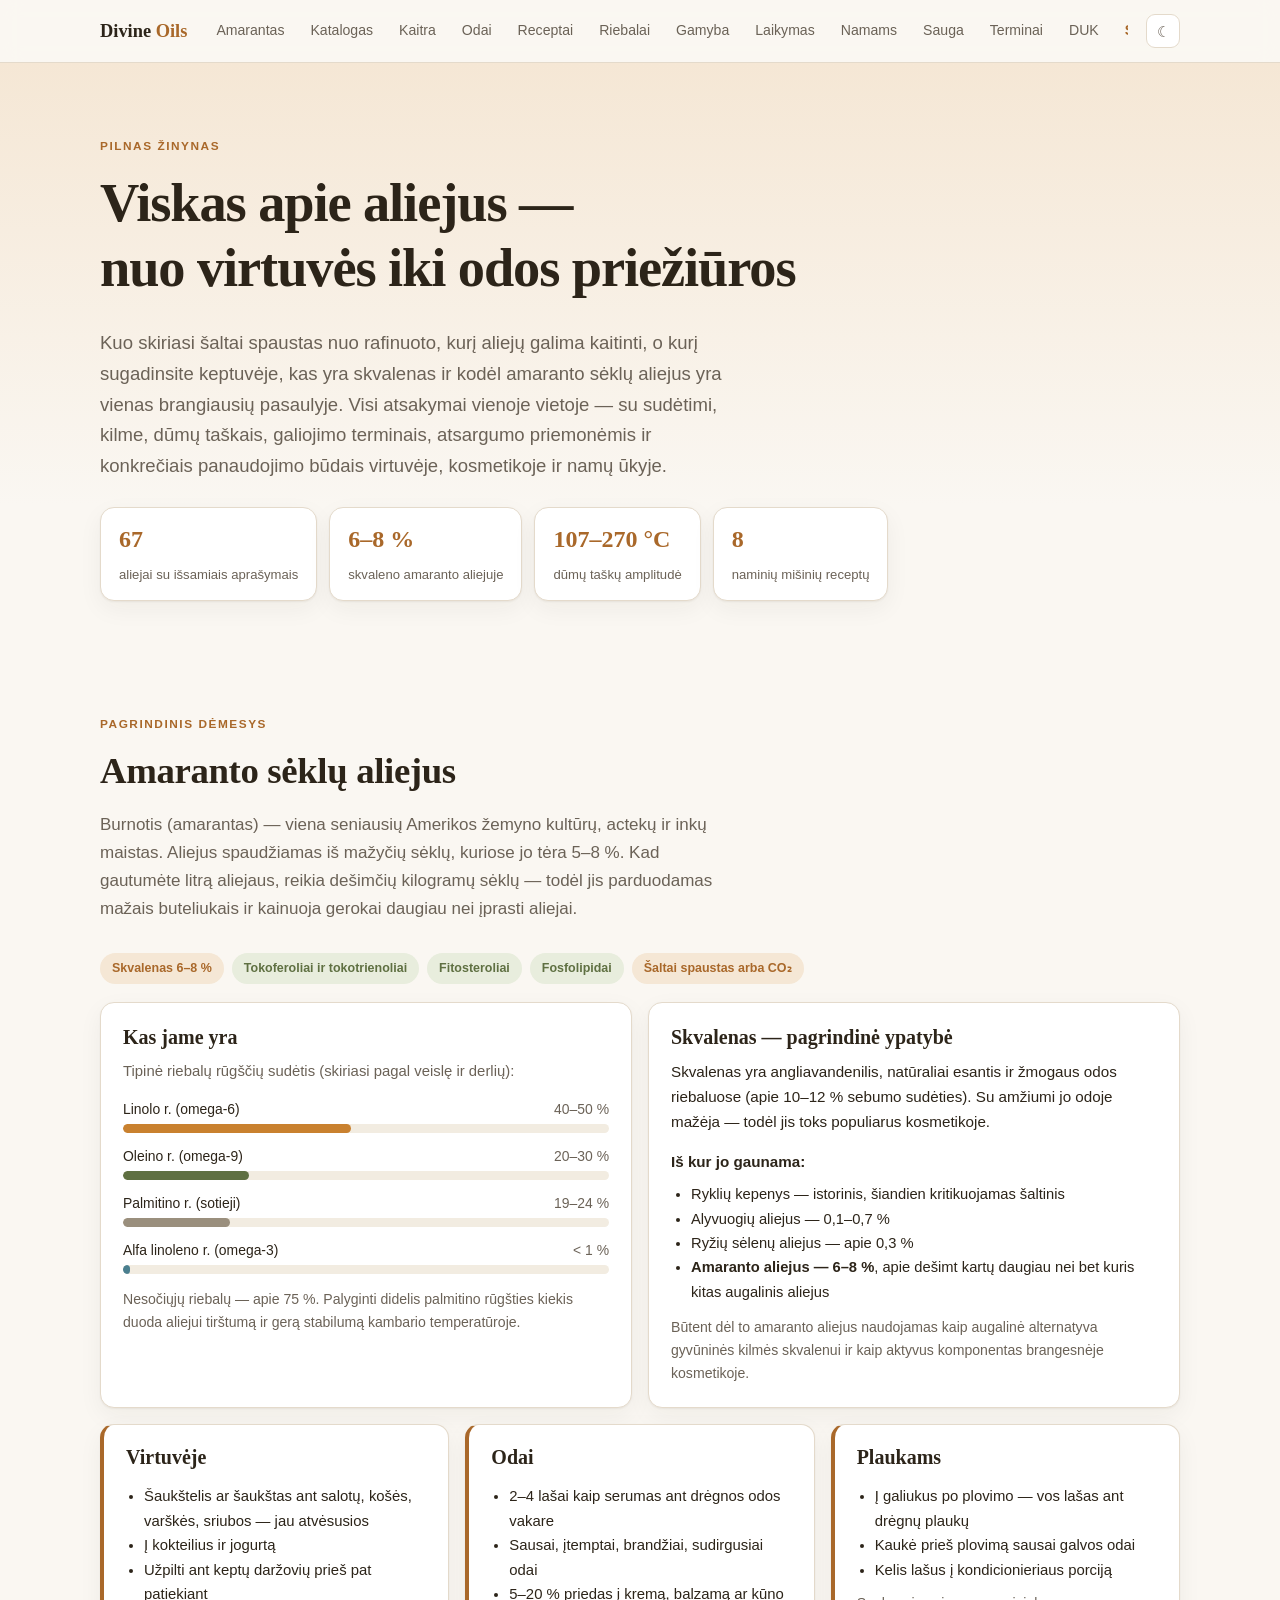
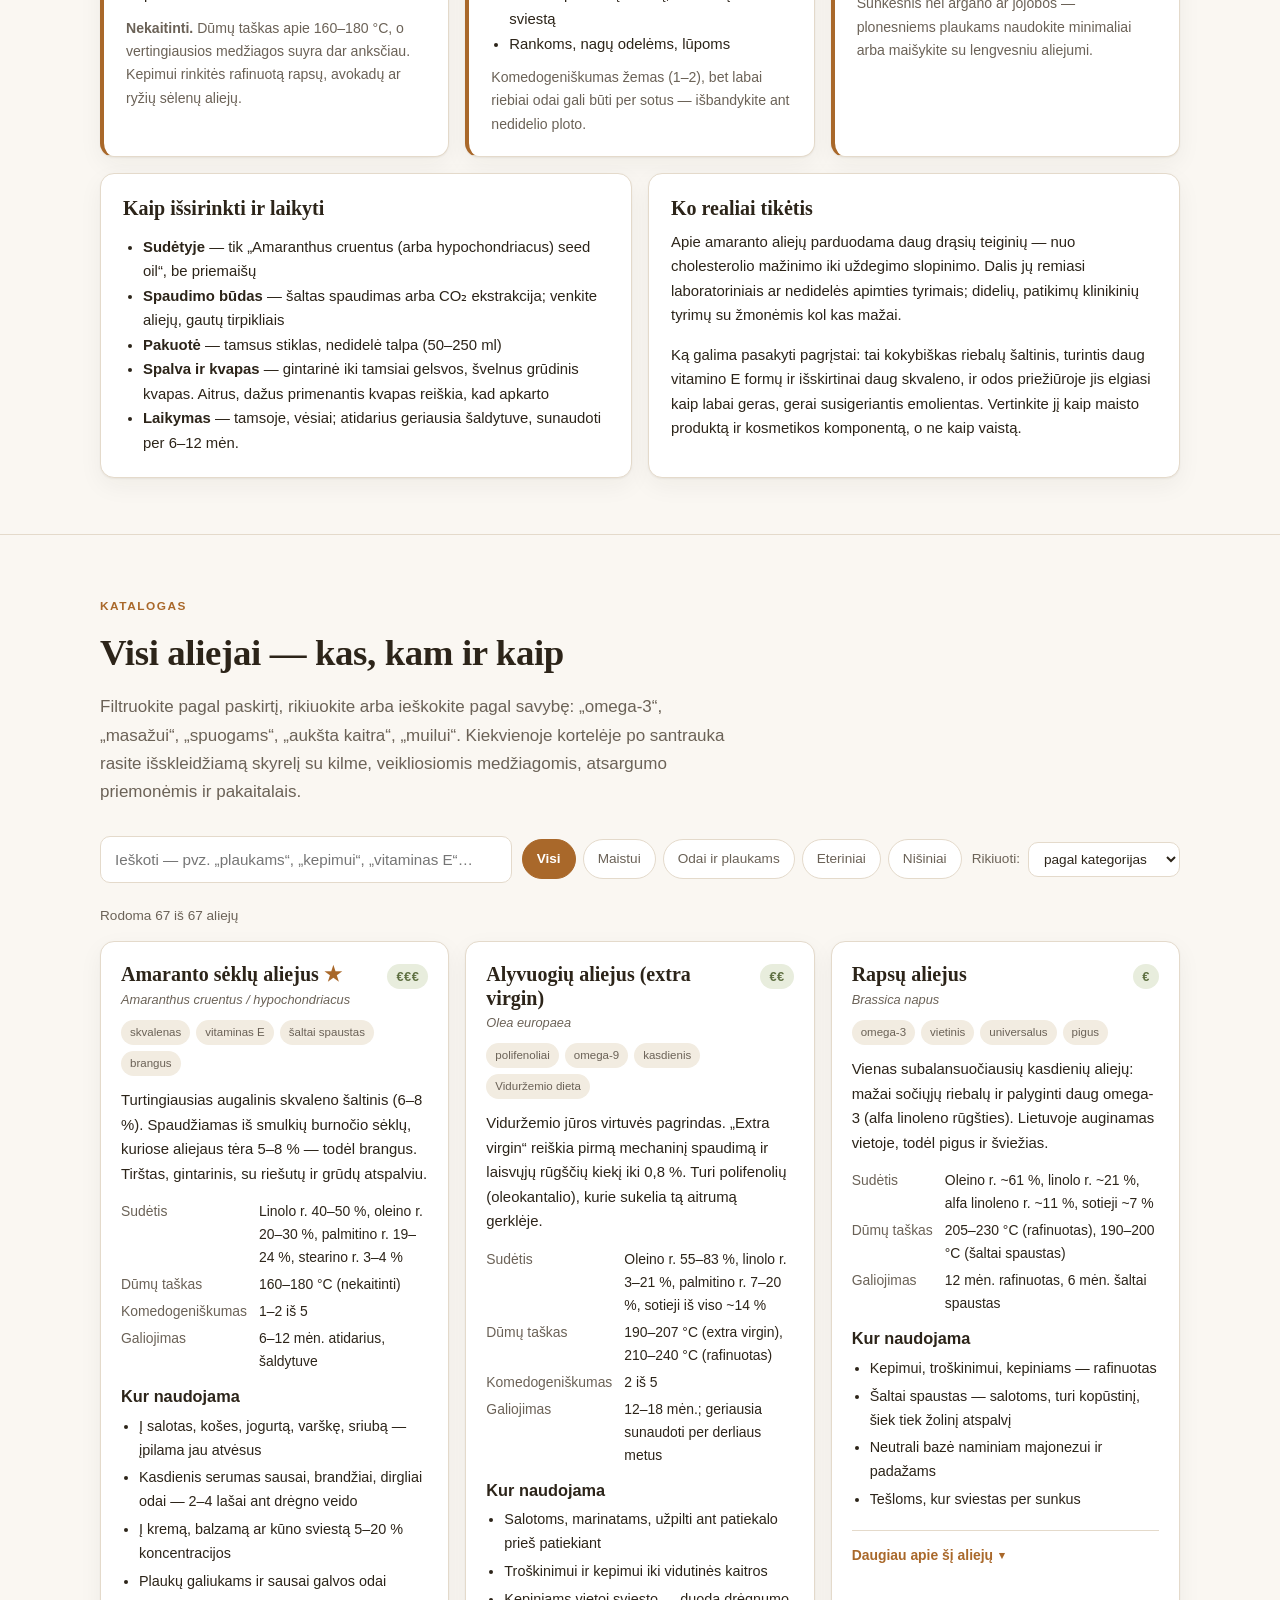
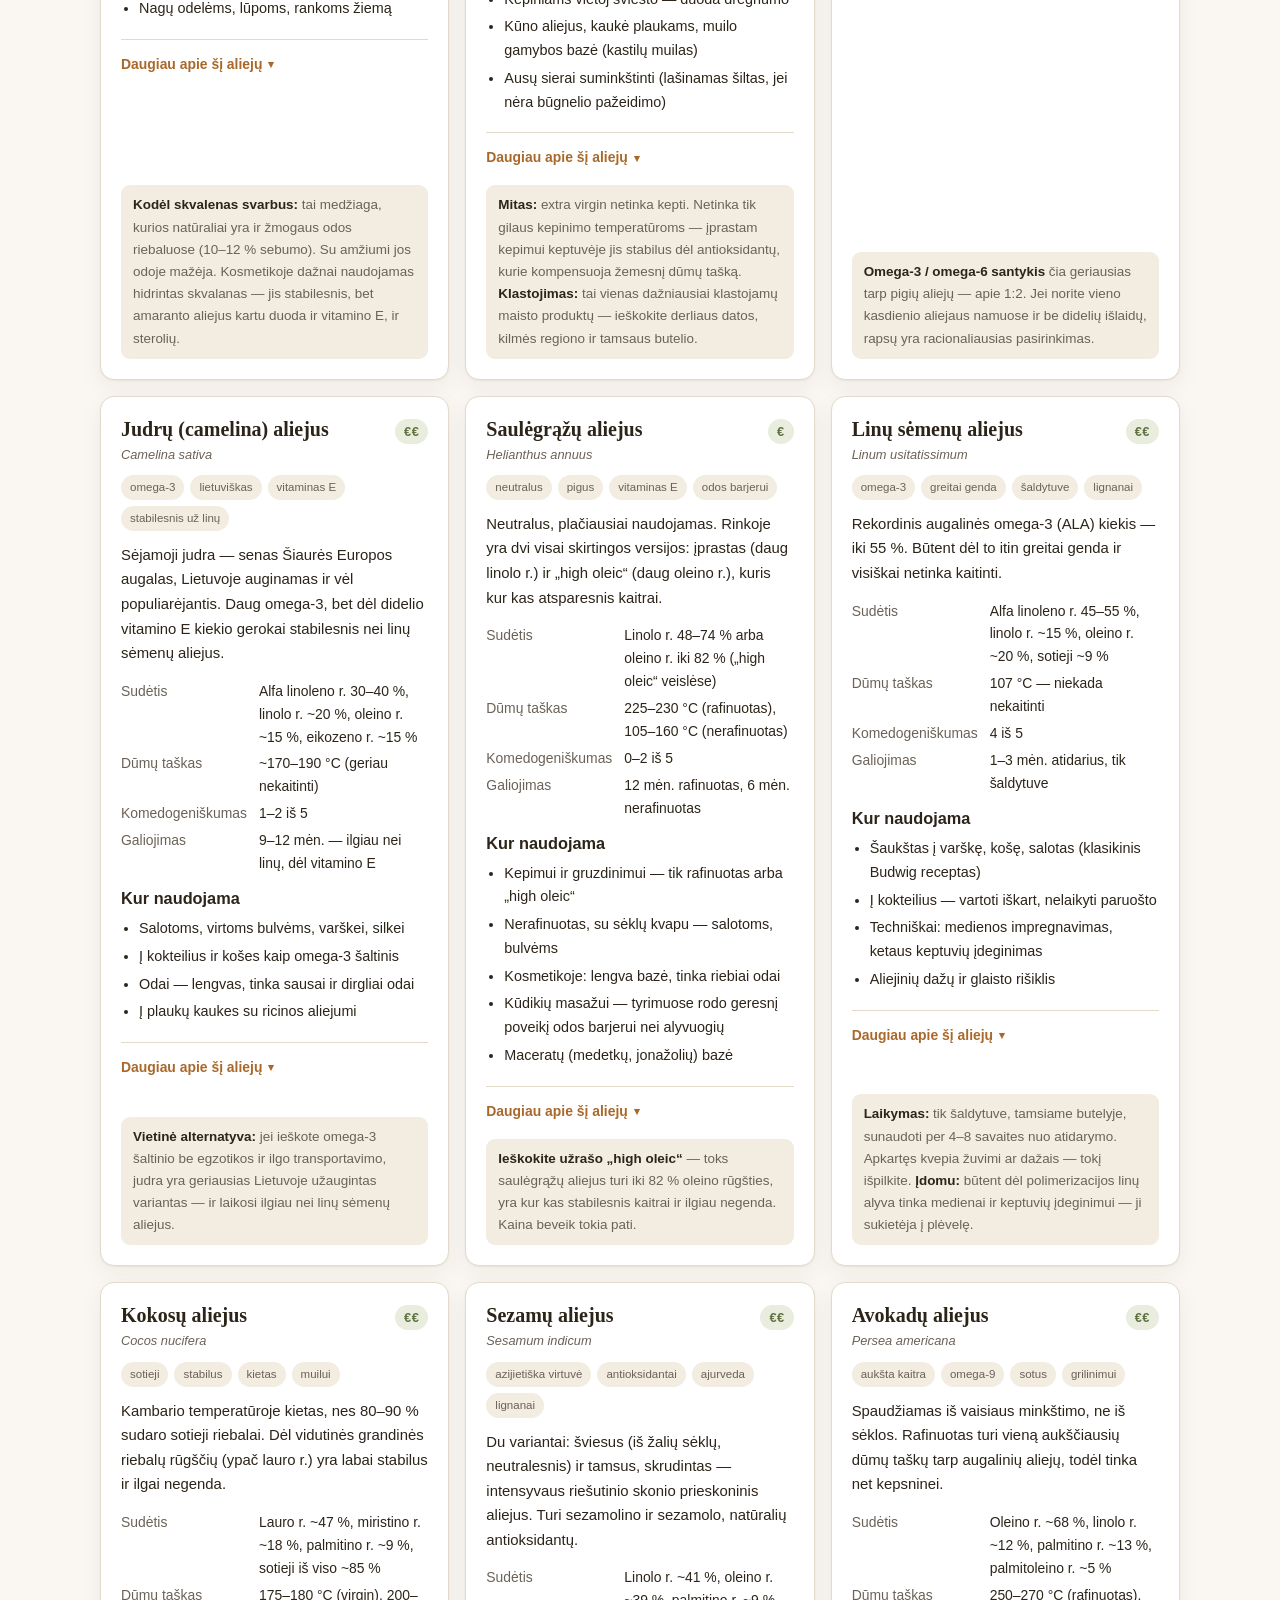
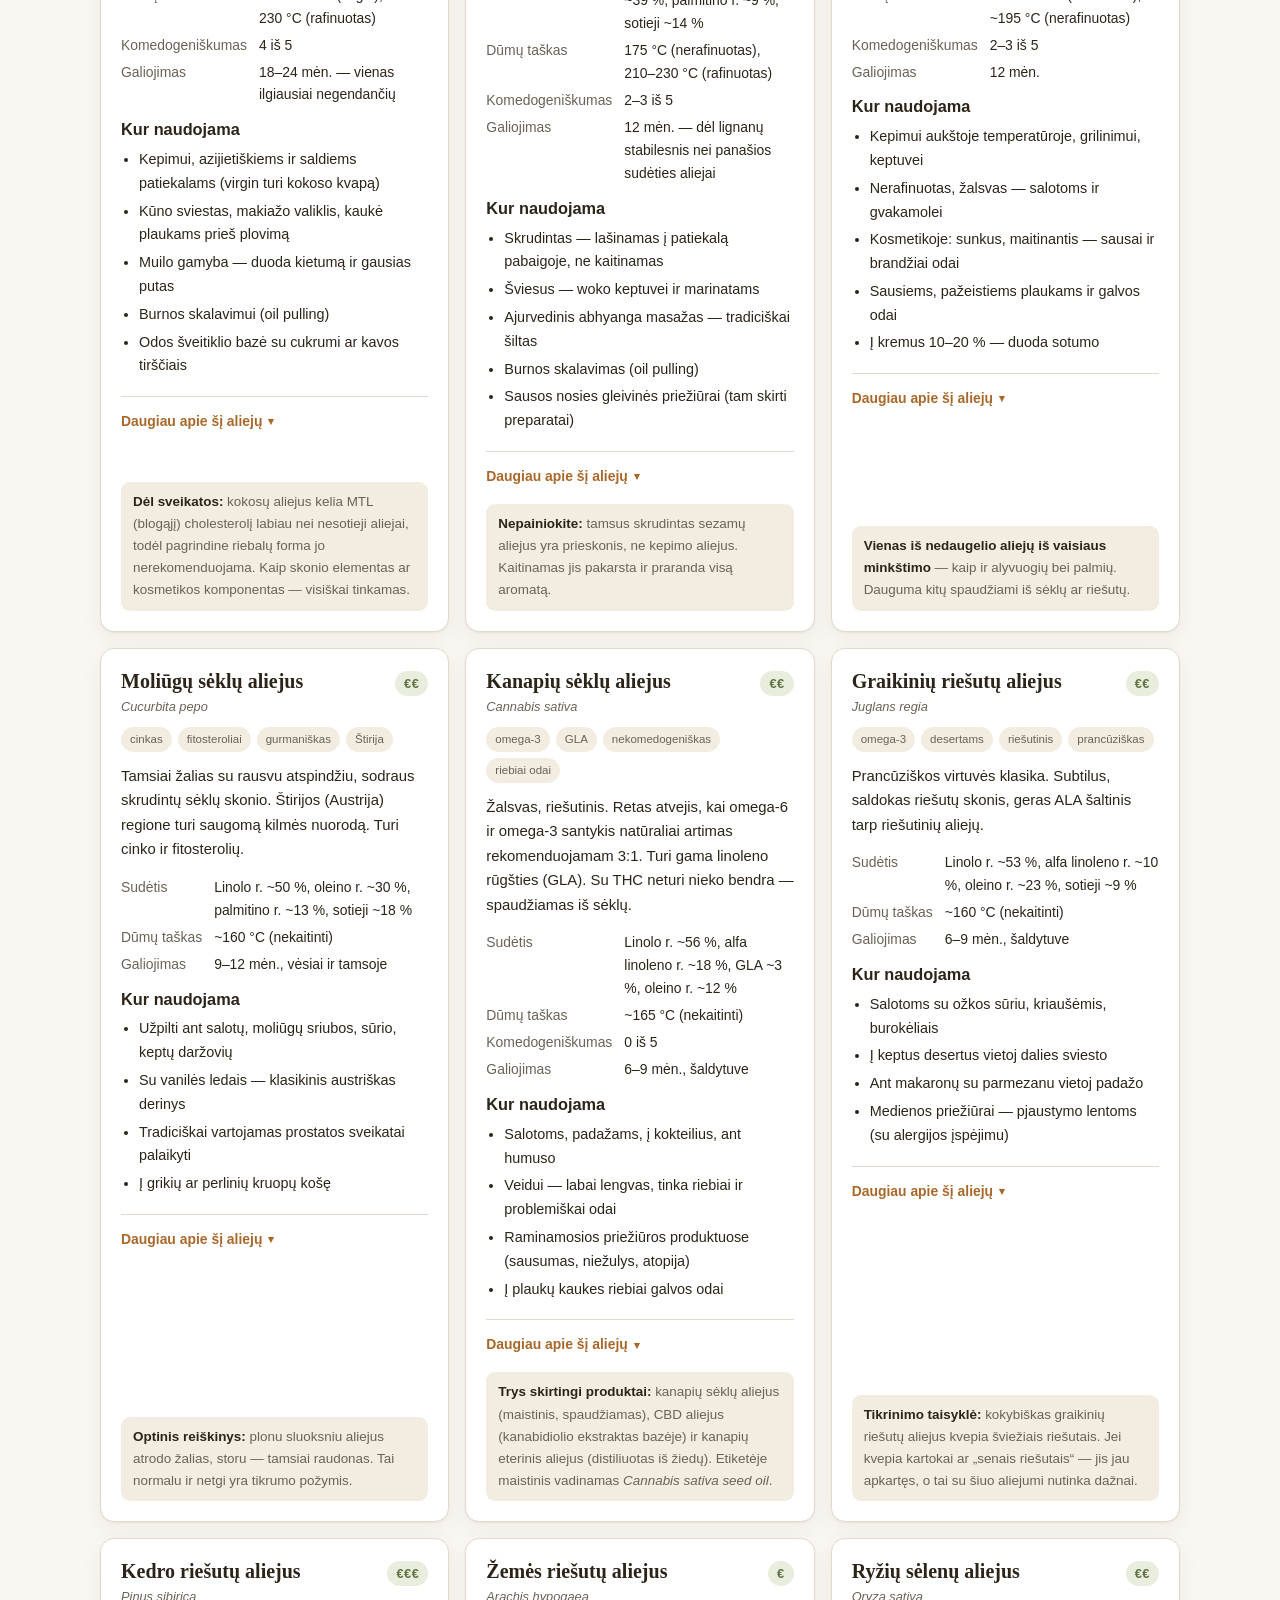
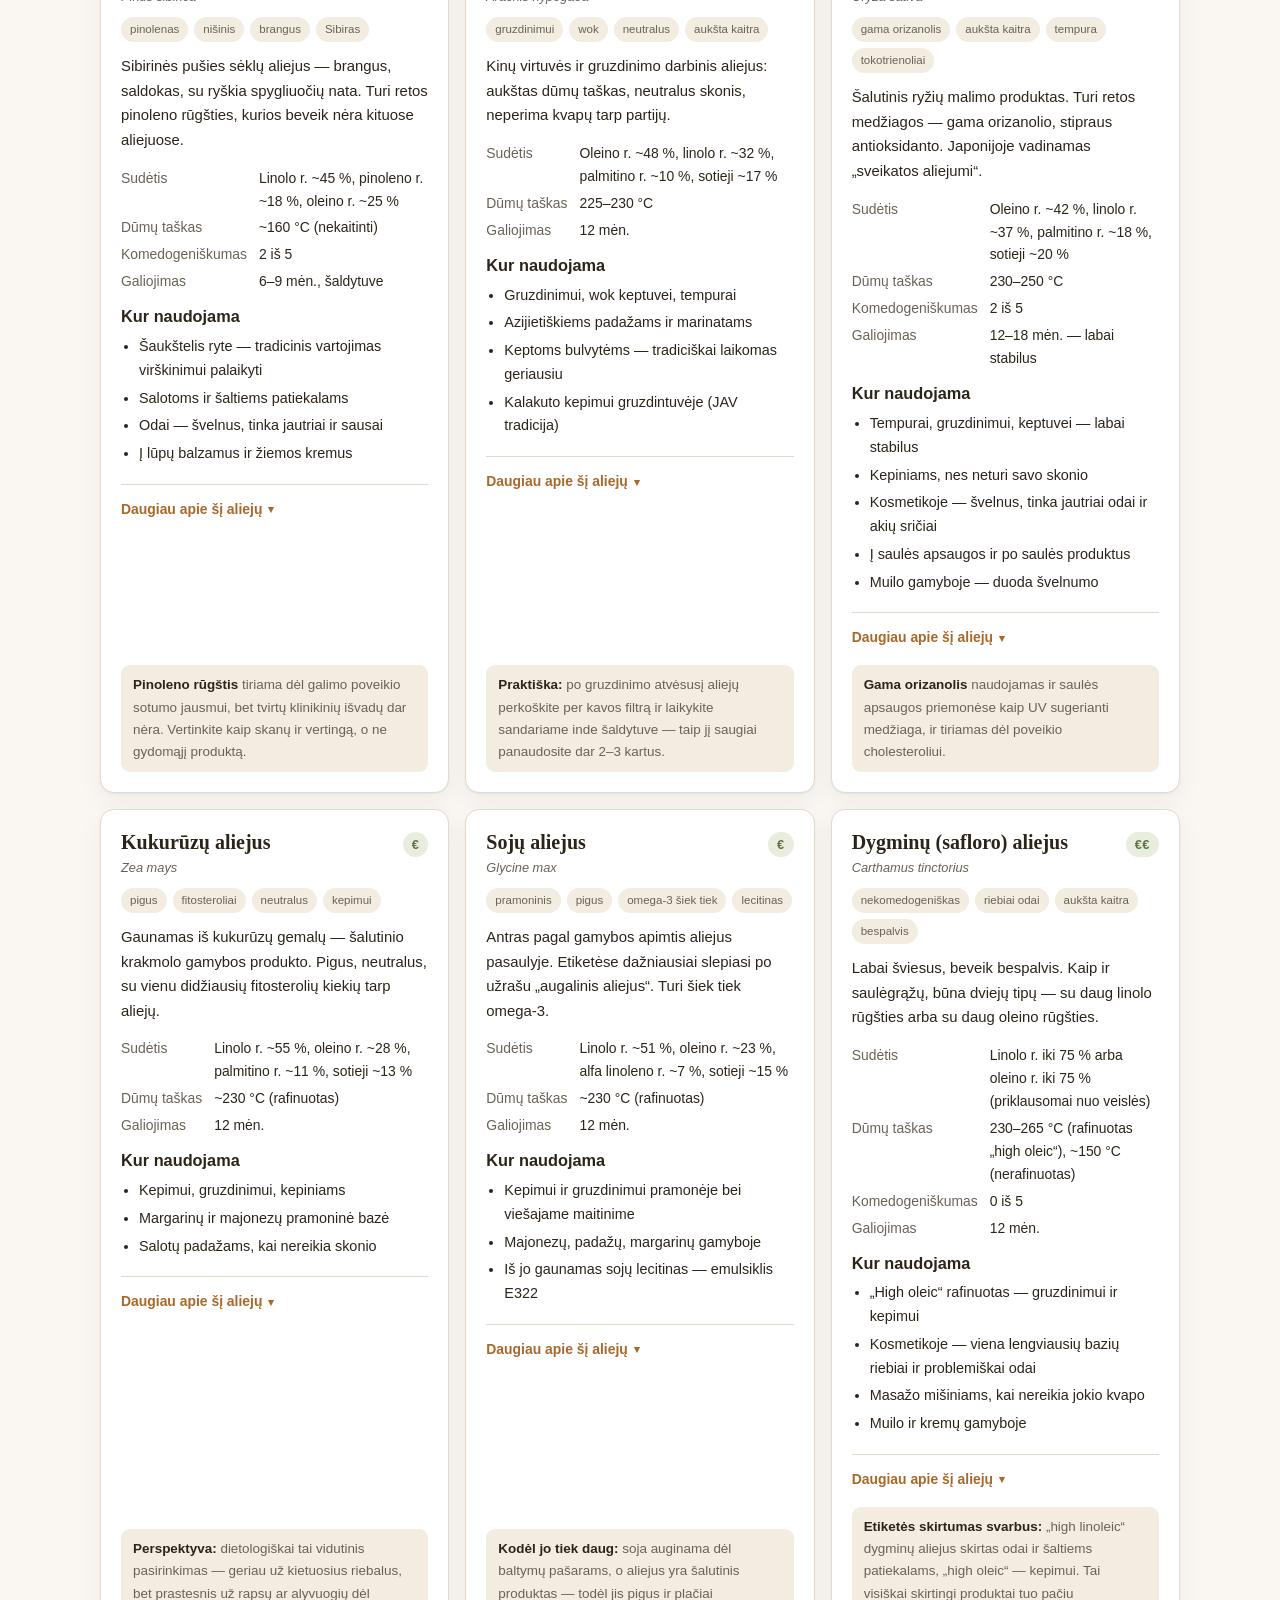
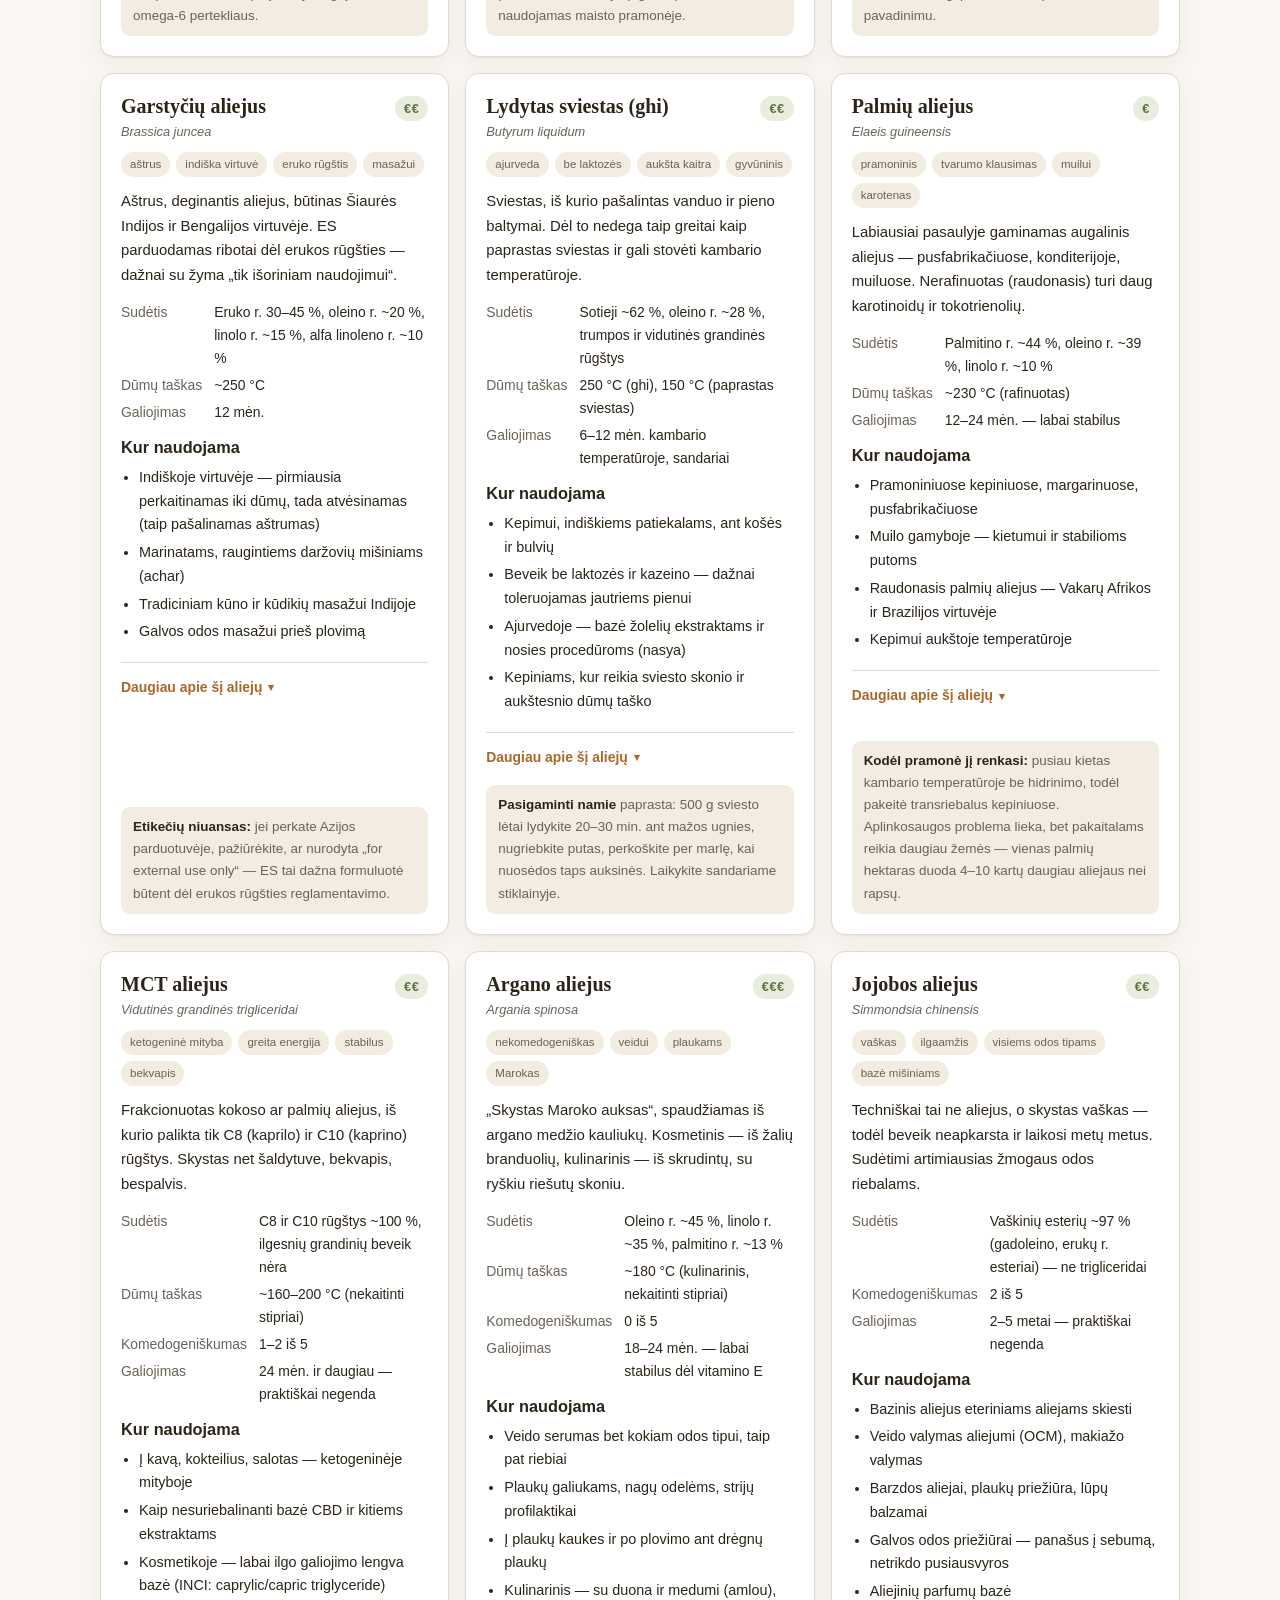
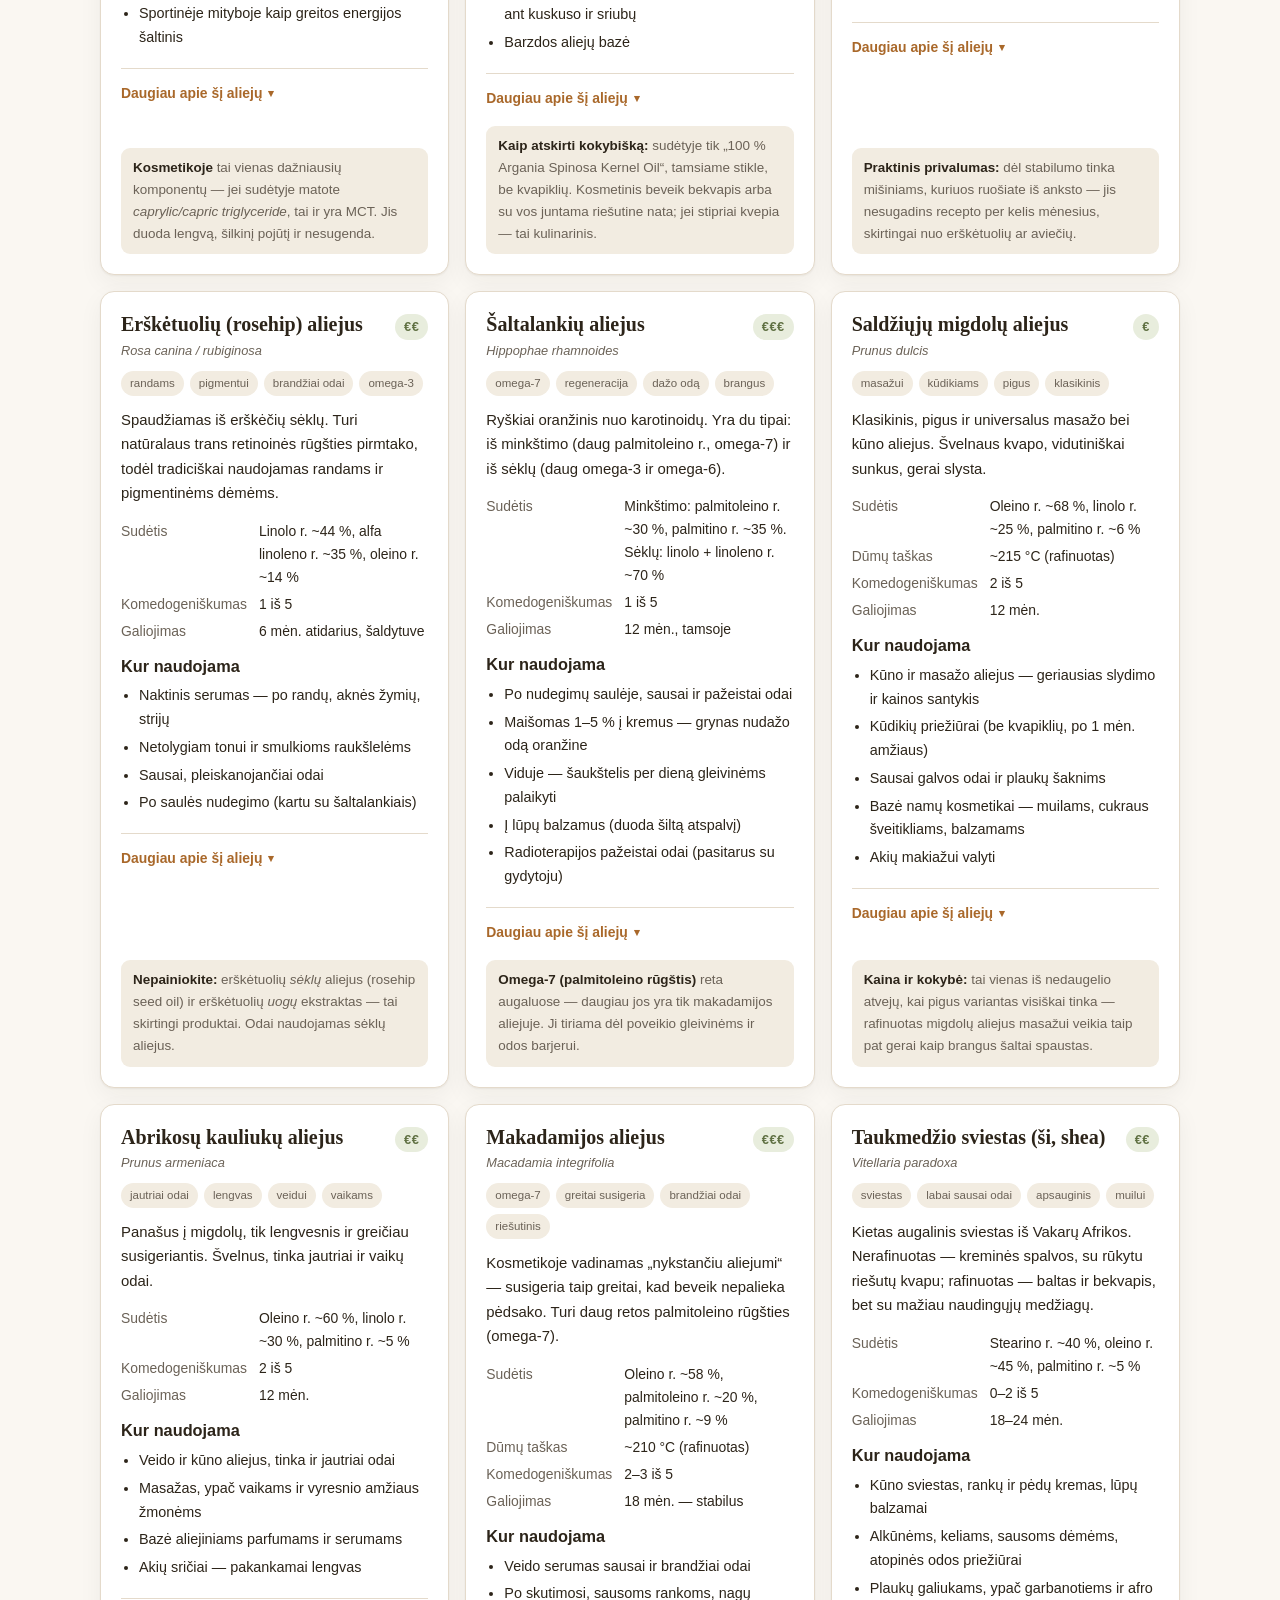
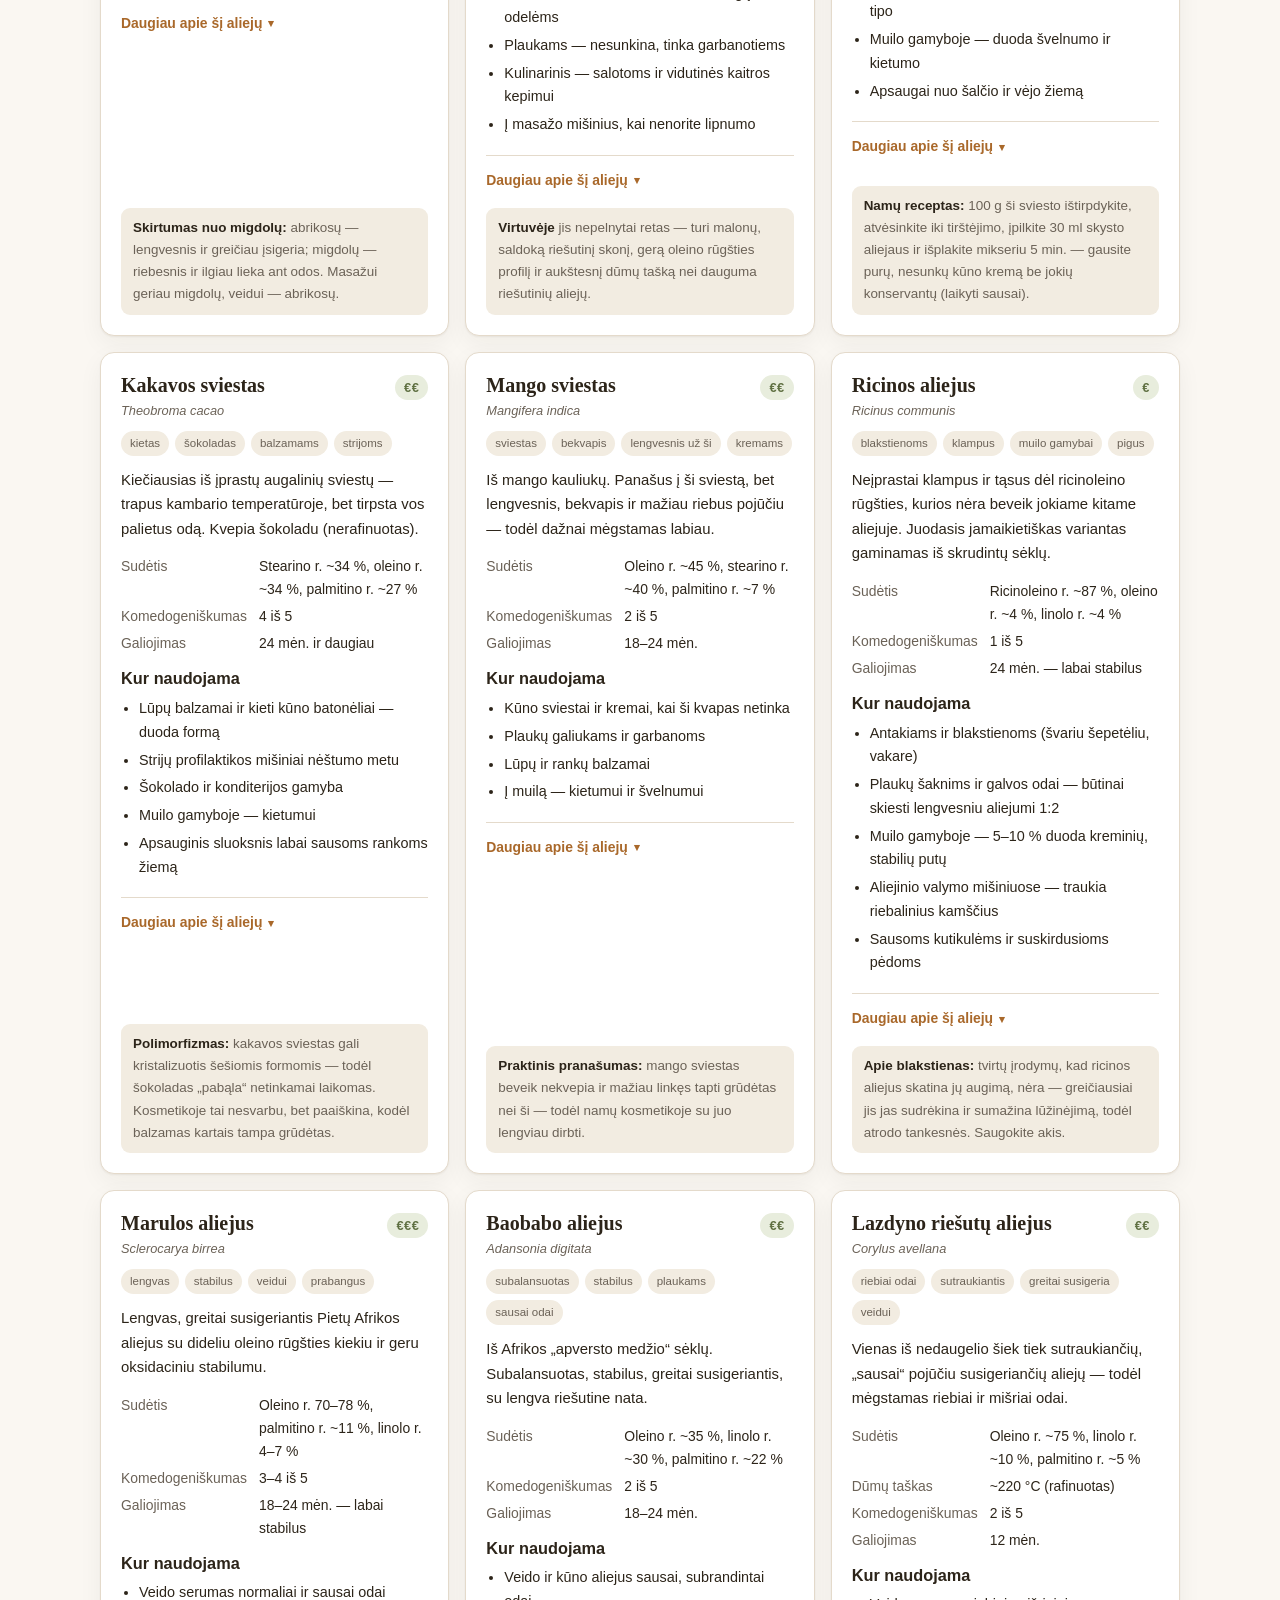
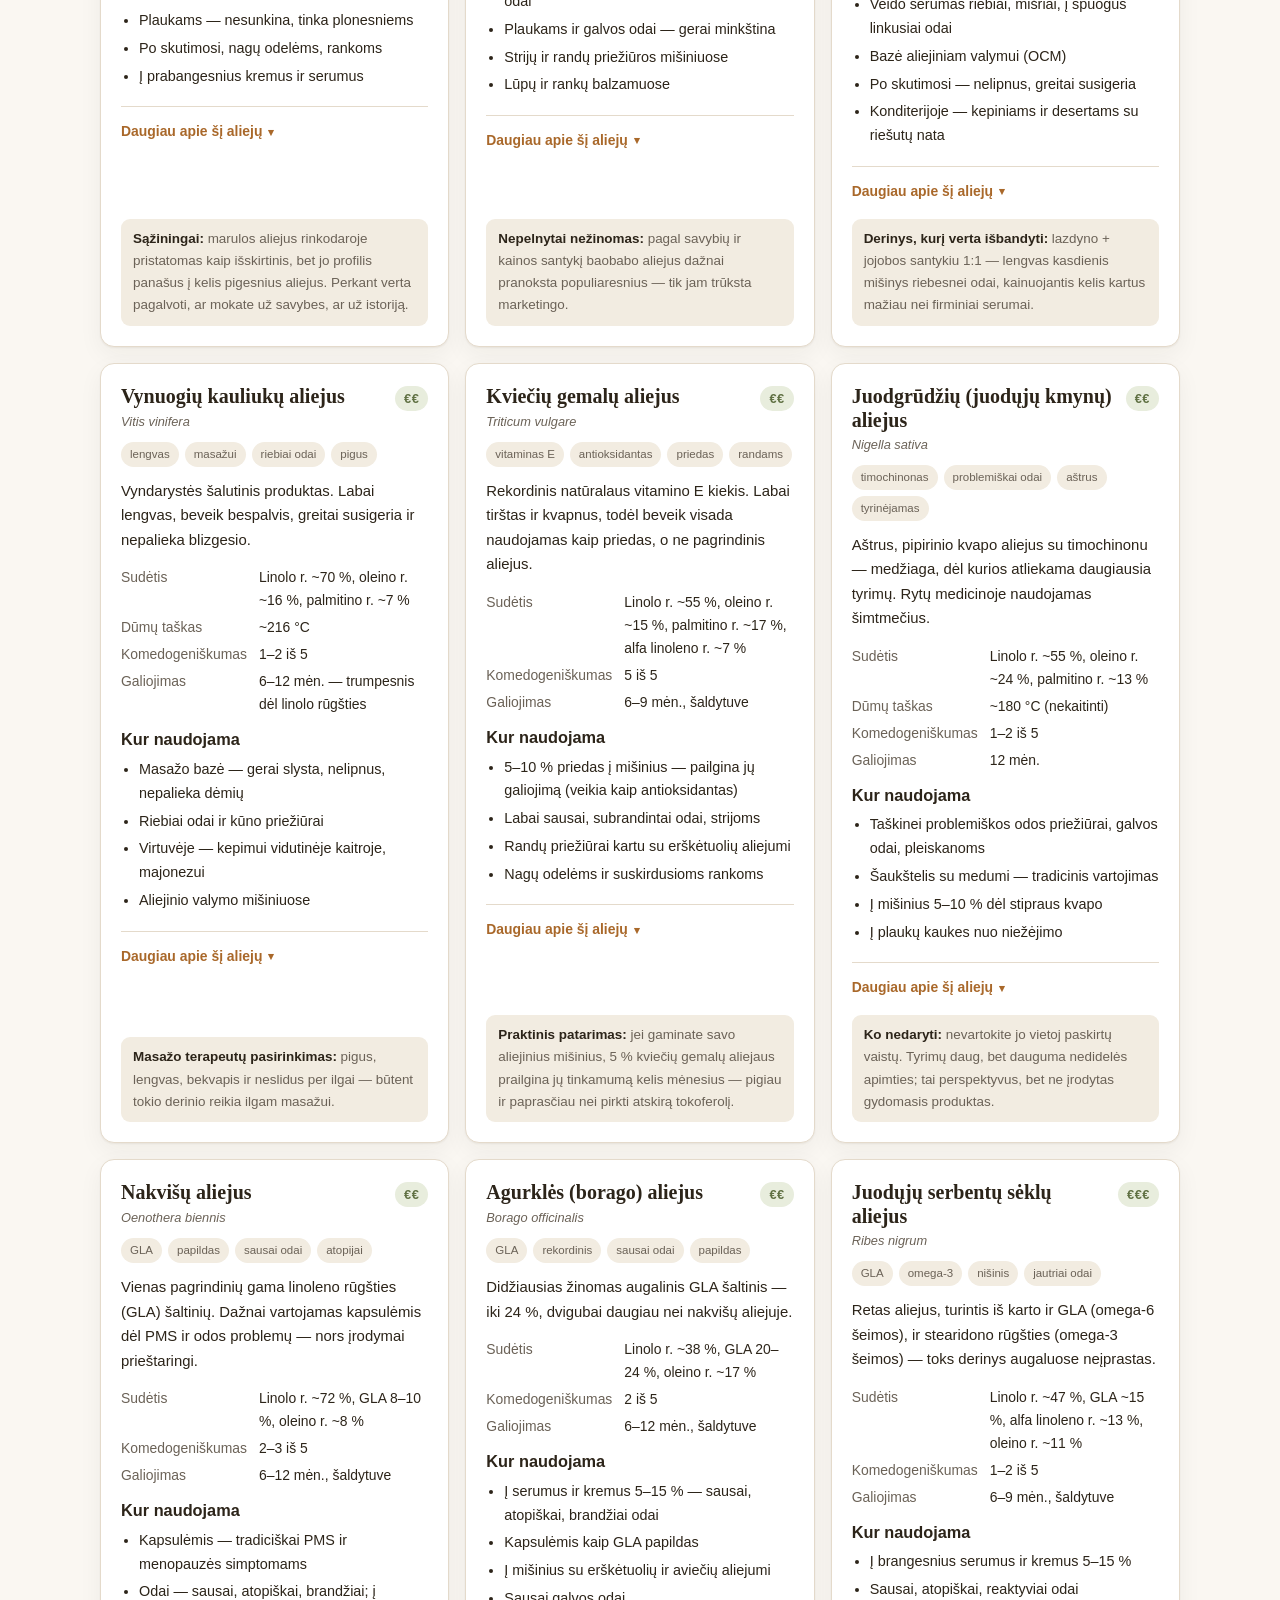
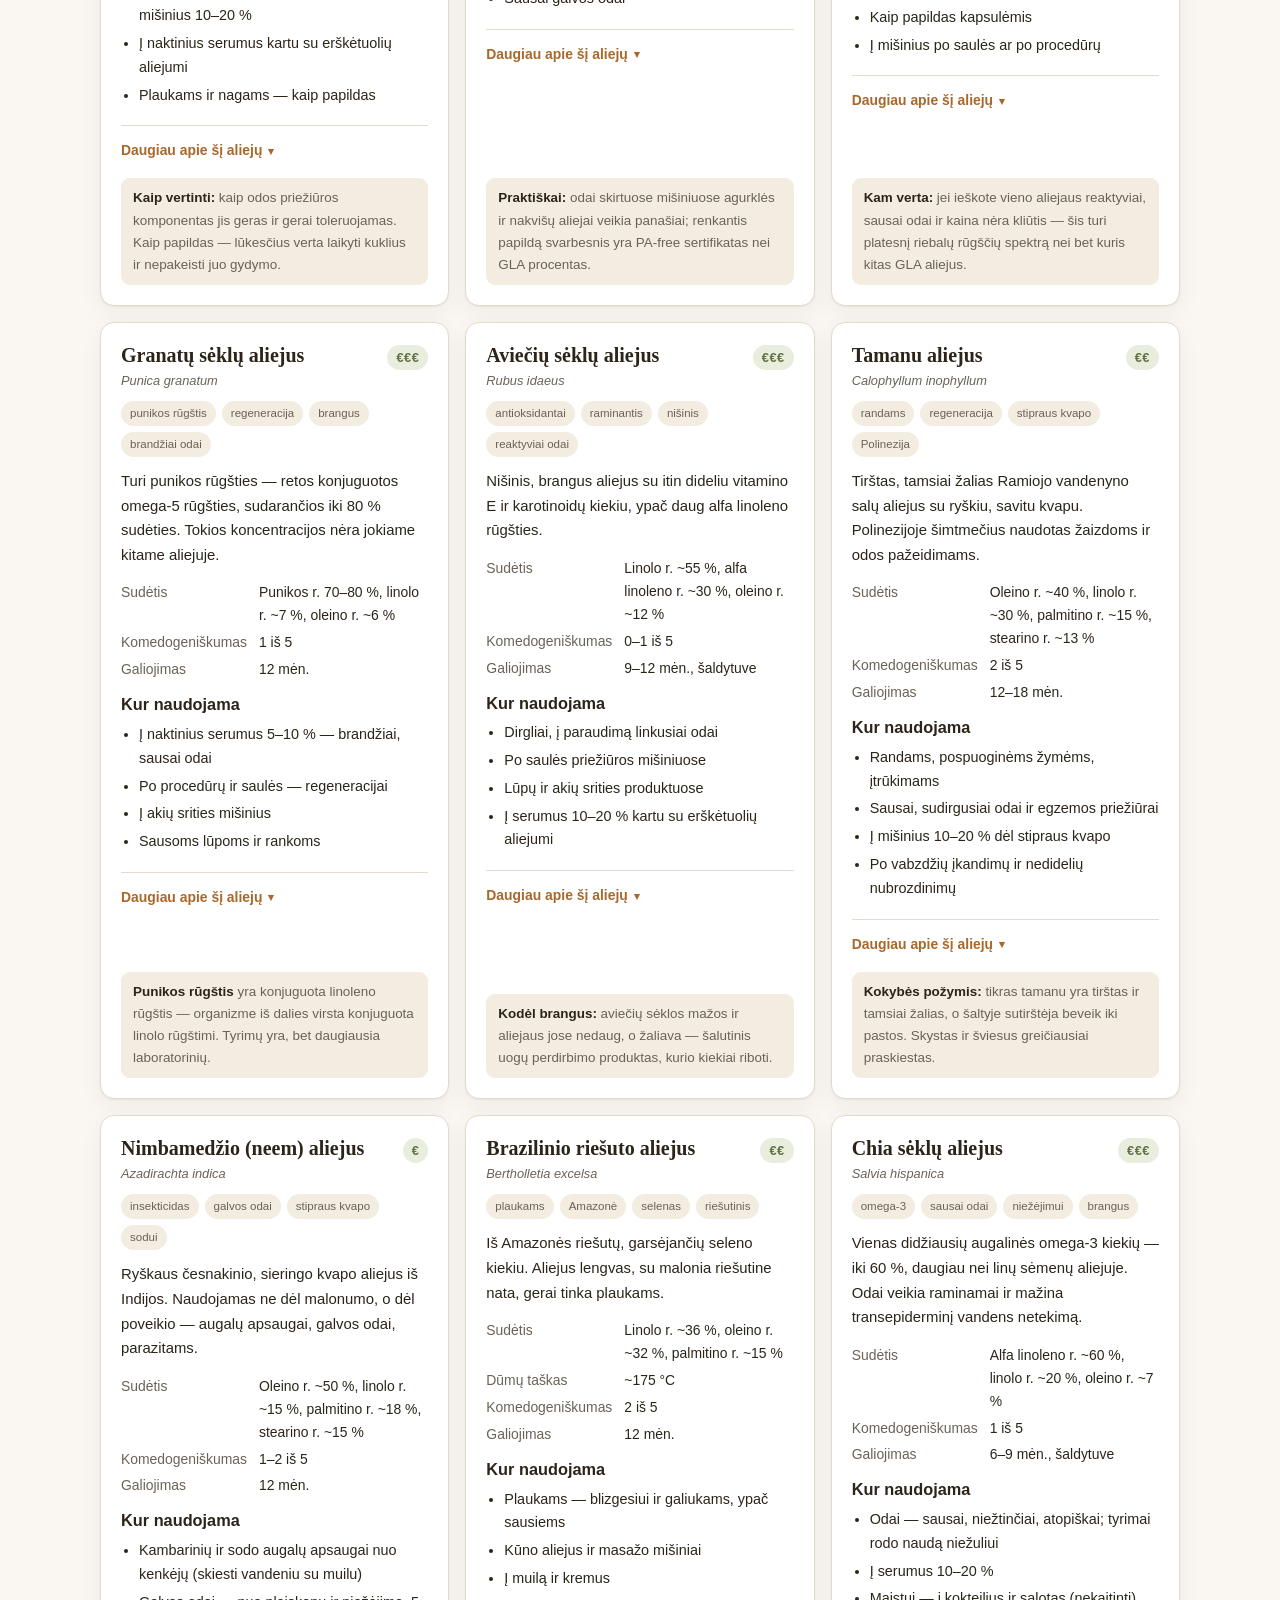
==== commit fd5ecf48: "Pridėti Divine Seed — atskirą pasaulio sėklų žinyną Naujas puslapis seklos.html su 55 sėklomis iš vi" ====
--- a/index.html
+++ b/index.html
@@ -30,6 +30,7 @@
       <a href="#sauga">Sauga</a>
       <a href="#zodynelis">Terminai</a>
       <a href="#duk">DUK</a>
+      <a href="seklos.html" class="nav-cross">Sėklos →</a>
     </div>
     <button class="theme-btn" id="theme-btn" type="button" aria-label="Perjungti temą">☾</button>
   </div>
@@ -919,6 +920,8 @@
   </div>
 </footer>
 
+<script src="assets/js/theme.js"></script>
+<script src="assets/js/catalog.js"></script>
 <script src="assets/data/oils.js"></script>
 <script src="assets/js/app.js"></script>
 </body>
--- a/assets/css/styles.css
+++ b/assets/css/styles.css
@@ -330,3 +330,7 @@
   html { scroll-behavior: auto; }
   * { animation-duration: .01ms !important; transition-duration: .01ms !important; }
 }
+
+/* ---------- Divine Seed puslapis ---------- */
+.seed-page { --accent: var(--olive); --accent-soft: var(--olive-soft); }
+.nav-cross { color: var(--accent) !important; font-weight: 600; }
